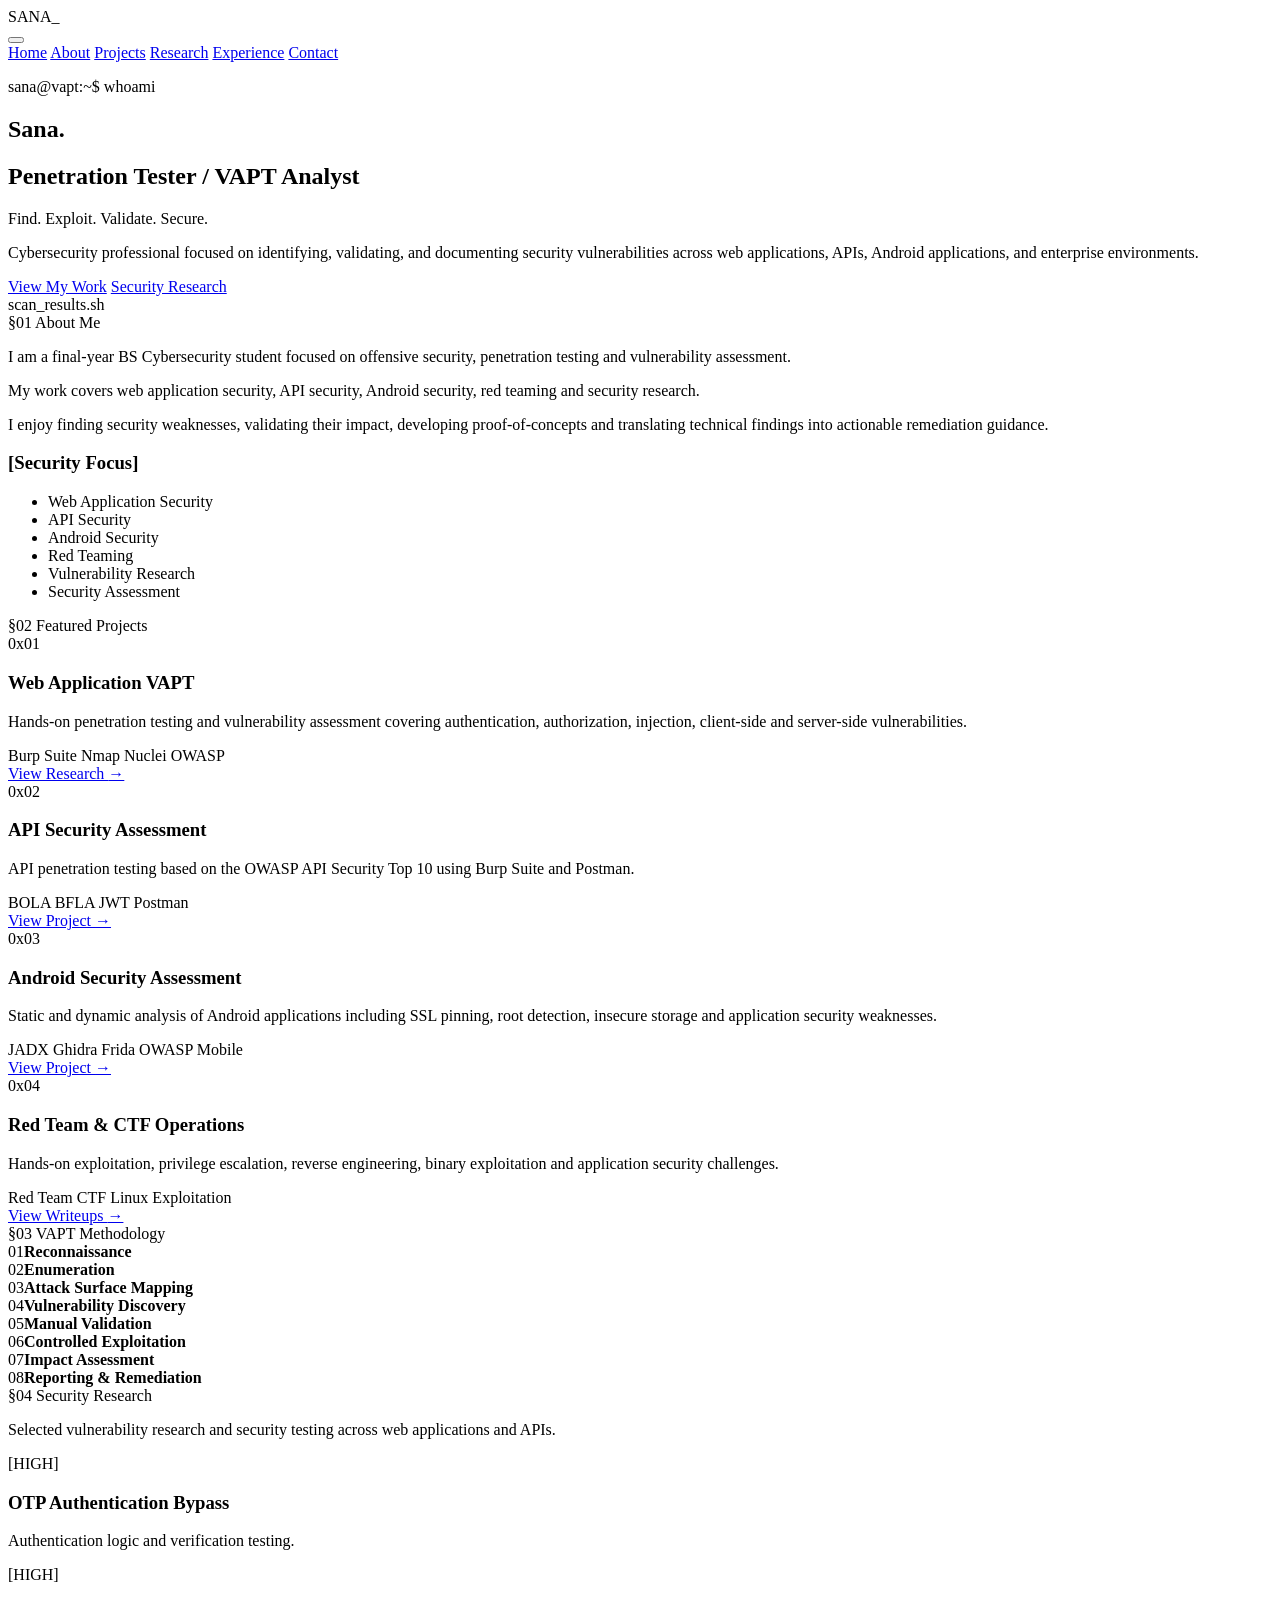
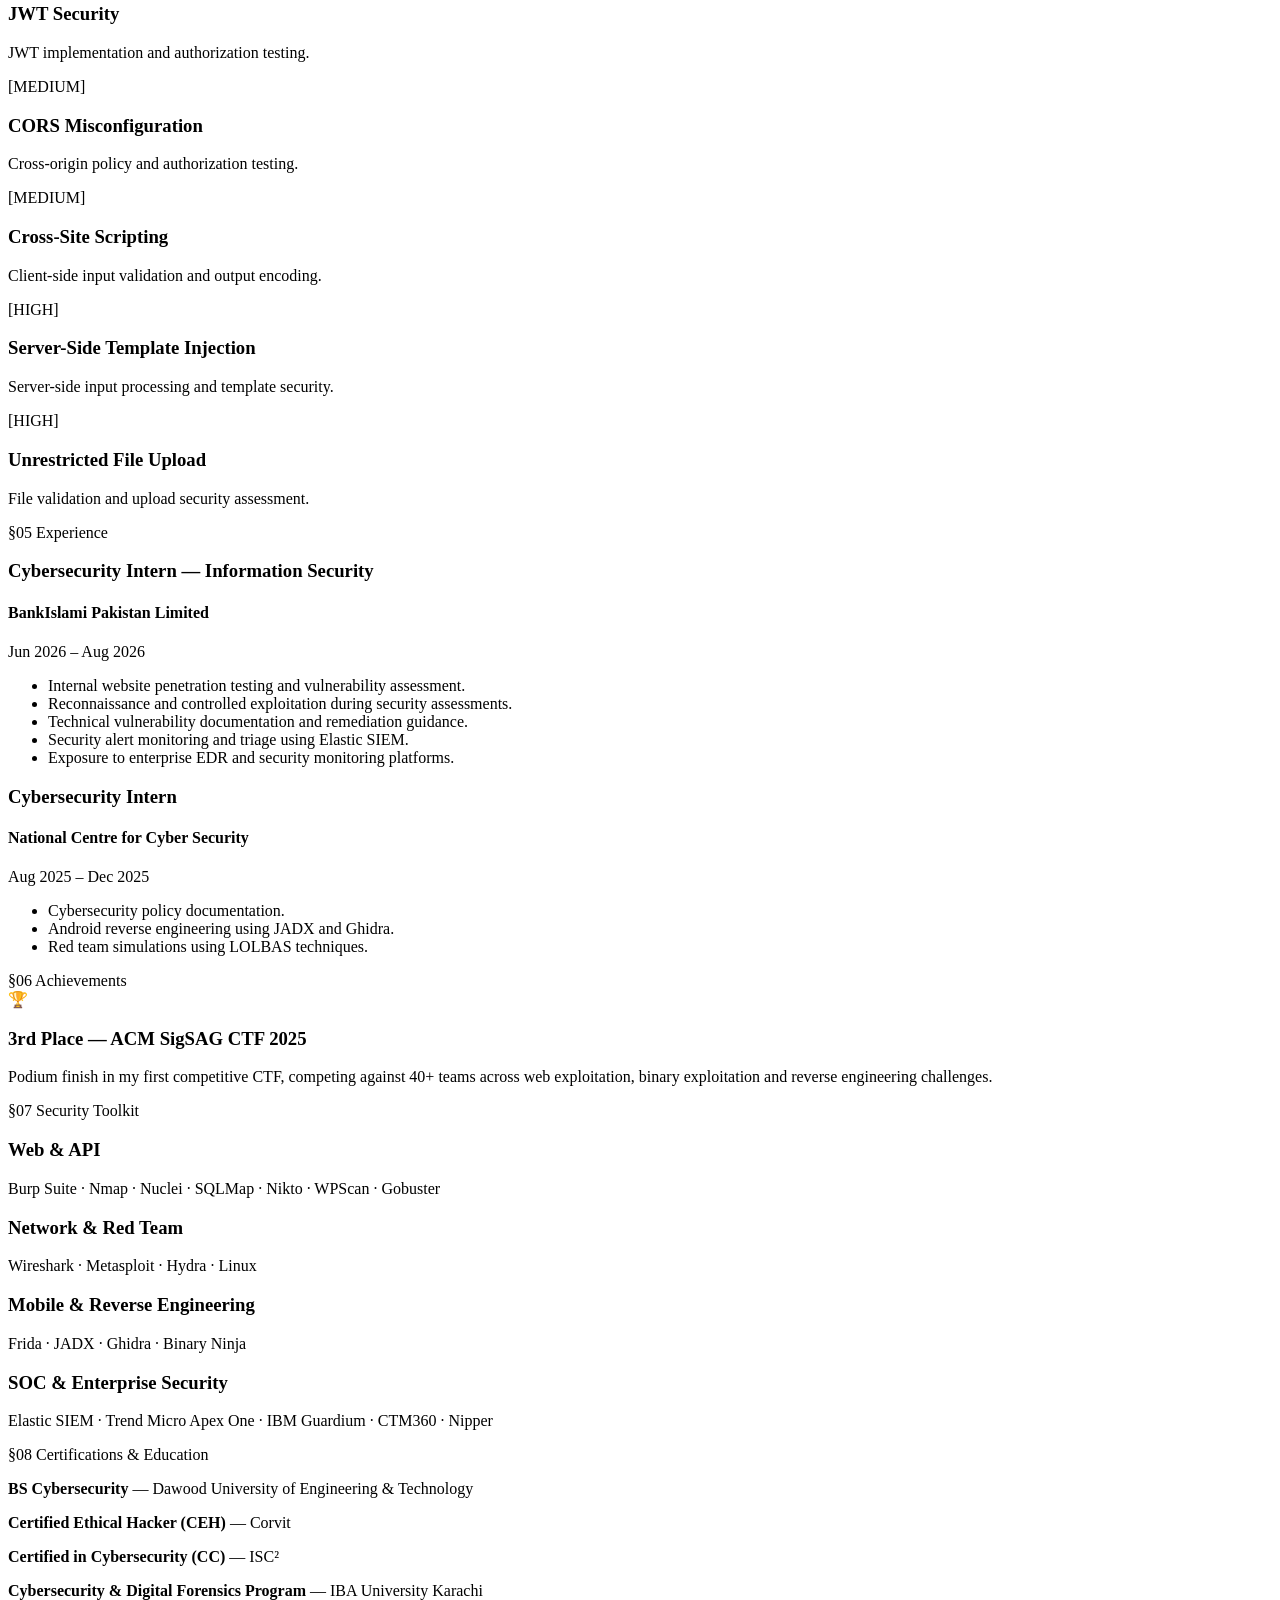
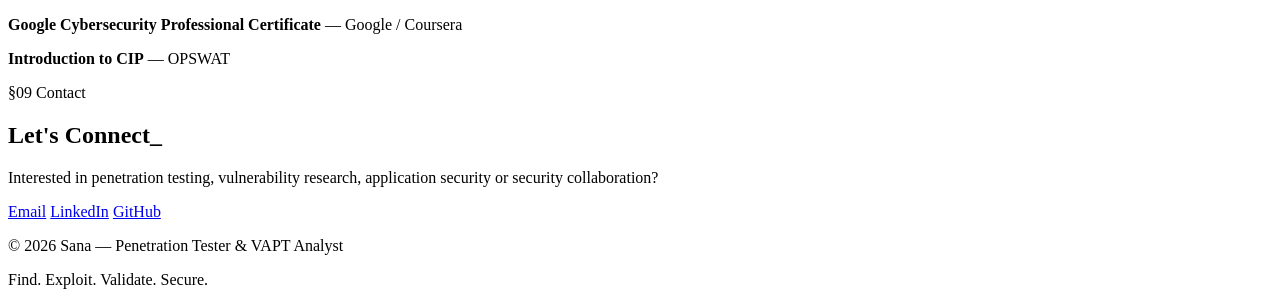
==== index.html @ d418ae2a "Add files via upload" ====
<!DOCTYPE html>
<html lang="en">
<head>
<meta charset="UTF-8">
<meta name="viewport" content="width=device-width, initial-scale=1.0">

<title>Sana | Penetration Tester &amp; VAPT Analyst</title>

<meta name="description"
      content="Sana's Penetration Testing and VAPT portfolio covering Web Application Security, API Security, Android Security, Red Teaming and Security Research.">

<link rel="preconnect" href="https://fonts.googleapis.com">
<link rel="preconnect" href="https://fonts.gstatic.com" crossorigin>
<link href="https://fonts.googleapis.com/css2?family=JetBrains+Mono:ital,wght@0,400;0,500;0,600;0,700;1,400&family=IBM+Plex+Sans:wght@400;500;600;700&display=swap" rel="stylesheet">

<link rel="stylesheet" href="style.css">
</head>

<body>

<div class="scanline" aria-hidden="true"></div>
<div class="grid-overlay" aria-hidden="true"></div>

<!-- Navigation -->
<nav id="site-nav">
    <div class="logo">SANA<span class="cursor-blink">_</span></div>

    <button class="nav-toggle" id="navToggle" aria-label="Toggle navigation" aria-expanded="false">
        <span></span><span></span><span></span>
    </button>

    <div class="nav-links" id="navLinks">
        <a href="#home">Home</a>
        <a href="#about">About</a>
        <a href="#projects">Projects</a>
        <a href="#research">Research</a>
        <a href="#experience">Experience</a>
        <a href="#contact">Contact</a>
    </div>
</nav>


<!-- Hero Section -->
<section id="home" class="hero">

    <div class="hero-grid">

        <div class="hero-content">

            <p class="terminal-text">
                <span class="prompt">sana@vapt</span><span class="prompt-sep">:~$</span> whoami
            </p>

            <h1>Sana<span class="accent-dot">.</span></h1>

            <h2>Penetration Tester <span class="divider">/</span> VAPT Analyst</h2>

            <p class="tagline">Find. Exploit. Validate. Secure.</p>

            <p class="intro">
                Cybersecurity professional focused on identifying,
                validating, and documenting security vulnerabilities
                across web applications, APIs, Android applications,
                and enterprise environments.
            </p>

            <div class="buttons">
                <a href="#projects" class="btn primary">View My Work</a>
                <a href="#research" class="btn secondary">Security Research</a>
            </div>

        </div>

        <div class="hero-terminal" aria-hidden="true">
            <div class="term-window">
                <div class="term-bar">
                    <span class="term-dot red"></span>
                    <span class="term-dot yellow"></span>
                    <span class="term-dot green"></span>
                    <span class="term-title">scan_results.sh</span>
                </div>
                <div class="term-body" id="termBody">
                    <!-- populated by script.js -->
                </div>
            </div>
        </div>

    </div>

    <a href="#about" class="scroll-cue" aria-label="Scroll to About">
        <span></span>
    </a>

</section>


<!-- About -->
<section id="about" class="reveal">

    <div class="section-title">
        <span class="sec-tag">§01</span> About Me
    </div>

    <div class="about-content">

        <div class="about-text">
            <p>
                I am a final-year BS Cybersecurity student focused
                on offensive security, penetration testing and
                vulnerability assessment.
            </p>

            <p>
                My work covers web application security, API
                security, Android security, red teaming and
                security research.
            </p>

            <p>
                I enjoy finding security weaknesses, validating
                their impact, developing proof-of-concepts and
                translating technical findings into actionable
                remediation guidance.
            </p>
        </div>

        <div class="focus-box">
            <h3><span class="bracket">[</span>Security Focus<span class="bracket">]</span></h3>
            <ul>
                <li>Web Application Security</li>
                <li>API Security</li>
                <li>Android Security</li>
                <li>Red Teaming</li>
                <li>Vulnerability Research</li>
                <li>Security Assessment</li>
            </ul>
        </div>

    </div>

</section>


<!-- Projects -->
<section id="projects" class="reveal">

    <div class="section-title">
        <span class="sec-tag">§02</span> Featured Projects
    </div>

    <div class="projects-grid">

        <div class="project-card">
            <div class="project-number">0x01</div>
            <h3>Web Application VAPT</h3>
            <p>
                Hands-on penetration testing and vulnerability
                assessment covering authentication, authorization,
                injection, client-side and server-side vulnerabilities.
            </p>
            <div class="tags">
                <span>Burp Suite</span>
                <span>Nmap</span>
                <span>Nuclei</span>
                <span>OWASP</span>
            </div>
            <a href="#" class="project-link">View Research <span class="arrow">→</span></a>
        </div>

        <div class="project-card">
            <div class="project-number">0x02</div>
            <h3>API Security Assessment</h3>
            <p>
                API penetration testing based on the OWASP API
                Security Top 10 using Burp Suite and Postman.
            </p>
            <div class="tags">
                <span>BOLA</span>
                <span>BFLA</span>
                <span>JWT</span>
                <span>Postman</span>
            </div>
            <a href="#" class="project-link">View Project <span class="arrow">→</span></a>
        </div>

        <div class="project-card">
            <div class="project-number">0x03</div>
            <h3>Android Security Assessment</h3>
            <p>
                Static and dynamic analysis of Android applications
                including SSL pinning, root detection, insecure
                storage and application security weaknesses.
            </p>
            <div class="tags">
                <span>JADX</span>
                <span>Ghidra</span>
                <span>Frida</span>
                <span>OWASP Mobile</span>
            </div>
            <a href="#" class="project-link">View Project <span class="arrow">→</span></a>
        </div>

        <div class="project-card">
            <div class="project-number">0x04</div>
            <h3>Red Team &amp; CTF Operations</h3>
            <p>
                Hands-on exploitation, privilege escalation,
                reverse engineering, binary exploitation and
                application security challenges.
            </p>
            <div class="tags">
                <span>Red Team</span>
                <span>CTF</span>
                <span>Linux</span>
                <span>Exploitation</span>
            </div>
            <a href="#" class="project-link">View Writeups <span class="arrow">→</span></a>
        </div>

    </div>

</section>


<!-- Methodology -->
<section id="methodology" class="reveal">

    <div class="section-title">
        <span class="sec-tag">§03</span> VAPT Methodology
    </div>

    <div class="methodology">
        <div><span class="step-index">01</span><strong>Reconnaissance</strong></div>
        <div><span class="step-index">02</span><strong>Enumeration</strong></div>
        <div><span class="step-index">03</span><strong>Attack Surface Mapping</strong></div>
        <div><span class="step-index">04</span><strong>Vulnerability Discovery</strong></div>
        <div><span class="step-index">05</span><strong>Manual Validation</strong></div>
        <div><span class="step-index">06</span><strong>Controlled Exploitation</strong></div>
        <div><span class="step-index">07</span><strong>Impact Assessment</strong></div>
        <div><span class="step-index">08</span><strong>Reporting &amp; Remediation</strong></div>
    </div>

</section>


<!-- Research -->
<section id="research" class="reveal">

    <div class="section-title">
        <span class="sec-tag">§04</span> Security Research
    </div>

    <p class="section-description">
        Selected vulnerability research and security testing
        across web applications and APIs.
    </p>

    <div class="research-grid">

        <div class="research-card">
            <span class="severity high">[HIGH]</span>
            <h3>OTP Authentication Bypass</h3>
            <p>Authentication logic and verification testing.</p>
        </div>

        <div class="research-card">
            <span class="severity high">[HIGH]</span>
            <h3>JWT Security</h3>
            <p>JWT implementation and authorization testing.</p>
        </div>

        <div class="research-card">
            <span class="severity medium">[MEDIUM]</span>
            <h3>CORS Misconfiguration</h3>
            <p>Cross-origin policy and authorization testing.</p>
        </div>

        <div class="research-card">
            <span class="severity medium">[MEDIUM]</span>
            <h3>Cross-Site Scripting</h3>
            <p>Client-side input validation and output encoding.</p>
        </div>

        <div class="research-card">
            <span class="severity high">[HIGH]</span>
            <h3>Server-Side Template Injection</h3>
            <p>Server-side input processing and template security.</p>
        </div>

        <div class="research-card">
            <span class="severity high">[HIGH]</span>
            <h3>Unrestricted File Upload</h3>
            <p>File validation and upload security assessment.</p>
        </div>

    </div>

</section>


<!-- Experience -->
<section id="experience" class="reveal">

    <div class="section-title">
        <span class="sec-tag">§05</span> Experience
    </div>

    <div class="experience-card">
        <div class="experience-header">
            <div>
                <h3>Cybersecurity Intern — Information Security</h3>
                <h4>BankIslami Pakistan Limited</h4>
            </div>
            <span class="exp-date">Jun 2026 – Aug 2026</span>
        </div>
        <ul>
            <li>Internal website penetration testing and vulnerability assessment.</li>
            <li>Reconnaissance and controlled exploitation during security assessments.</li>
            <li>Technical vulnerability documentation and remediation guidance.</li>
            <li>Security alert monitoring and triage using Elastic SIEM.</li>
            <li>Exposure to enterprise EDR and security monitoring platforms.</li>
        </ul>
    </div>

    <div class="experience-card">
        <div class="experience-header">
            <div>
                <h3>Cybersecurity Intern</h3>
                <h4>National Centre for Cyber Security</h4>
            </div>
            <span class="exp-date">Aug 2025 – Dec 2025</span>
        </div>
        <ul>
            <li>Cybersecurity policy documentation.</li>
            <li>Android reverse engineering using JADX and Ghidra.</li>
            <li>Red team simulations using LOLBAS techniques.</li>
        </ul>
    </div>

</section>


<!-- Achievements -->
<section id="achievements" class="reveal">

    <div class="section-title">
        <span class="sec-tag">§06</span> Achievements
    </div>

    <div class="achievement">
        <div class="trophy">🏆</div>
        <div>
            <h3>3rd Place — ACM SigSAG CTF 2025</h3>
            <p>
                Podium finish in my first competitive CTF,
                competing against 40+ teams across web
                exploitation, binary exploitation and
                reverse engineering challenges.
            </p>
        </div>
    </div>

</section>


<!-- Tools -->
<section id="tools" class="reveal">

    <div class="section-title">
        <span class="sec-tag">§07</span> Security Toolkit
    </div>

    <div class="tools-grid">
        <div>
            <h3>Web &amp; API</h3>
            <p>Burp Suite · Nmap · Nuclei · SQLMap · Nikto · WPScan · Gobuster</p>
        </div>
        <div>
            <h3>Network &amp; Red Team</h3>
            <p>Wireshark · Metasploit · Hydra · Linux</p>
        </div>
        <div>
            <h3>Mobile &amp; Reverse Engineering</h3>
            <p>Frida · JADX · Ghidra · Binary Ninja</p>
        </div>
        <div>
            <h3>SOC &amp; Enterprise Security</h3>
            <p>Elastic SIEM · Trend Micro Apex One · IBM Guardium · CTM360 · Nipper</p>
        </div>
    </div>

</section>


<!-- Certifications -->
<section id="certifications" class="reveal">

    <div class="section-title">
        <span class="sec-tag">§08</span> Certifications &amp; Education
    </div>

    <div class="cert-list">
        <p><strong>BS Cybersecurity</strong> — Dawood University of Engineering &amp; Technology</p>
        <p><strong>Certified Ethical Hacker (CEH)</strong> — Corvit</p>
        <p><strong>Certified in Cybersecurity (CC)</strong> — ISC²</p>
        <p><strong>Cybersecurity &amp; Digital Forensics Program</strong> — IBA University Karachi</p>
        <p><strong>Google Cybersecurity Professional Certificate</strong> — Google / Coursera</p>
        <p><strong>Introduction to CIP</strong> — OPSWAT</p>
    </div>

</section>


<!-- Contact -->
<section id="contact" class="reveal">

    <div class="section-title">
        <span class="sec-tag">§09</span> Contact
    </div>

    <div class="contact-content">

        <h2>Let's Connect<span class="accent-dot">_</span></h2>

        <p>
            Interested in penetration testing, vulnerability
            research, application security or security
            collaboration?
        </p>

        <div class="contact-links">
            <a href="mailto:sanarehman6086@gmail.com">Email</a>
            <a href="https://linkedin.com/in/sanaabdul-rehman-6a61a8383" target="_blank" rel="noopener">LinkedIn</a>
            <a href="https://github.com/sana6086" target="_blank" rel="noopener">GitHub</a>
        </div>

    </div>

</section>


<!-- Footer -->
<footer>
    <p>© 2026 Sana — Penetration Tester &amp; VAPT Analyst</p>
    <p>Find. Exploit. Validate. Secure.</p>
</footer>

<script src="script.js"></script>
</body>
</html>
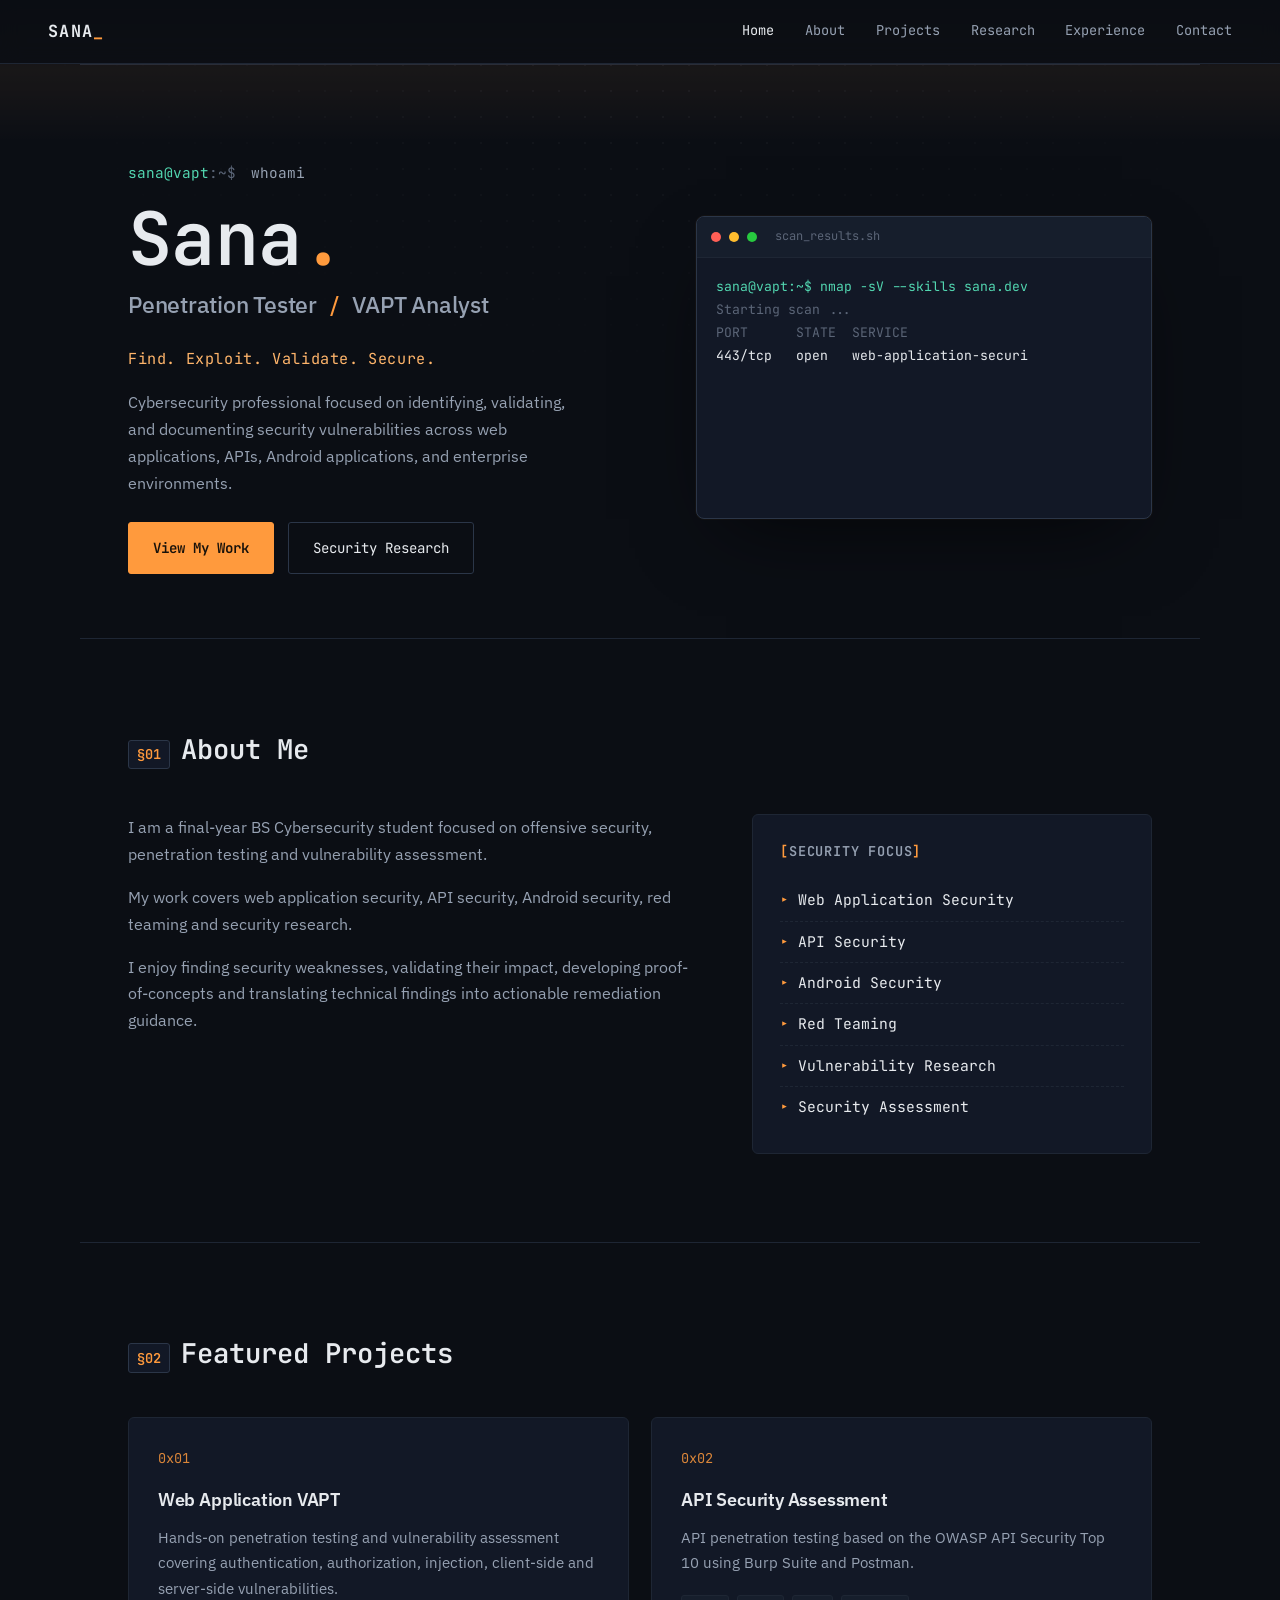
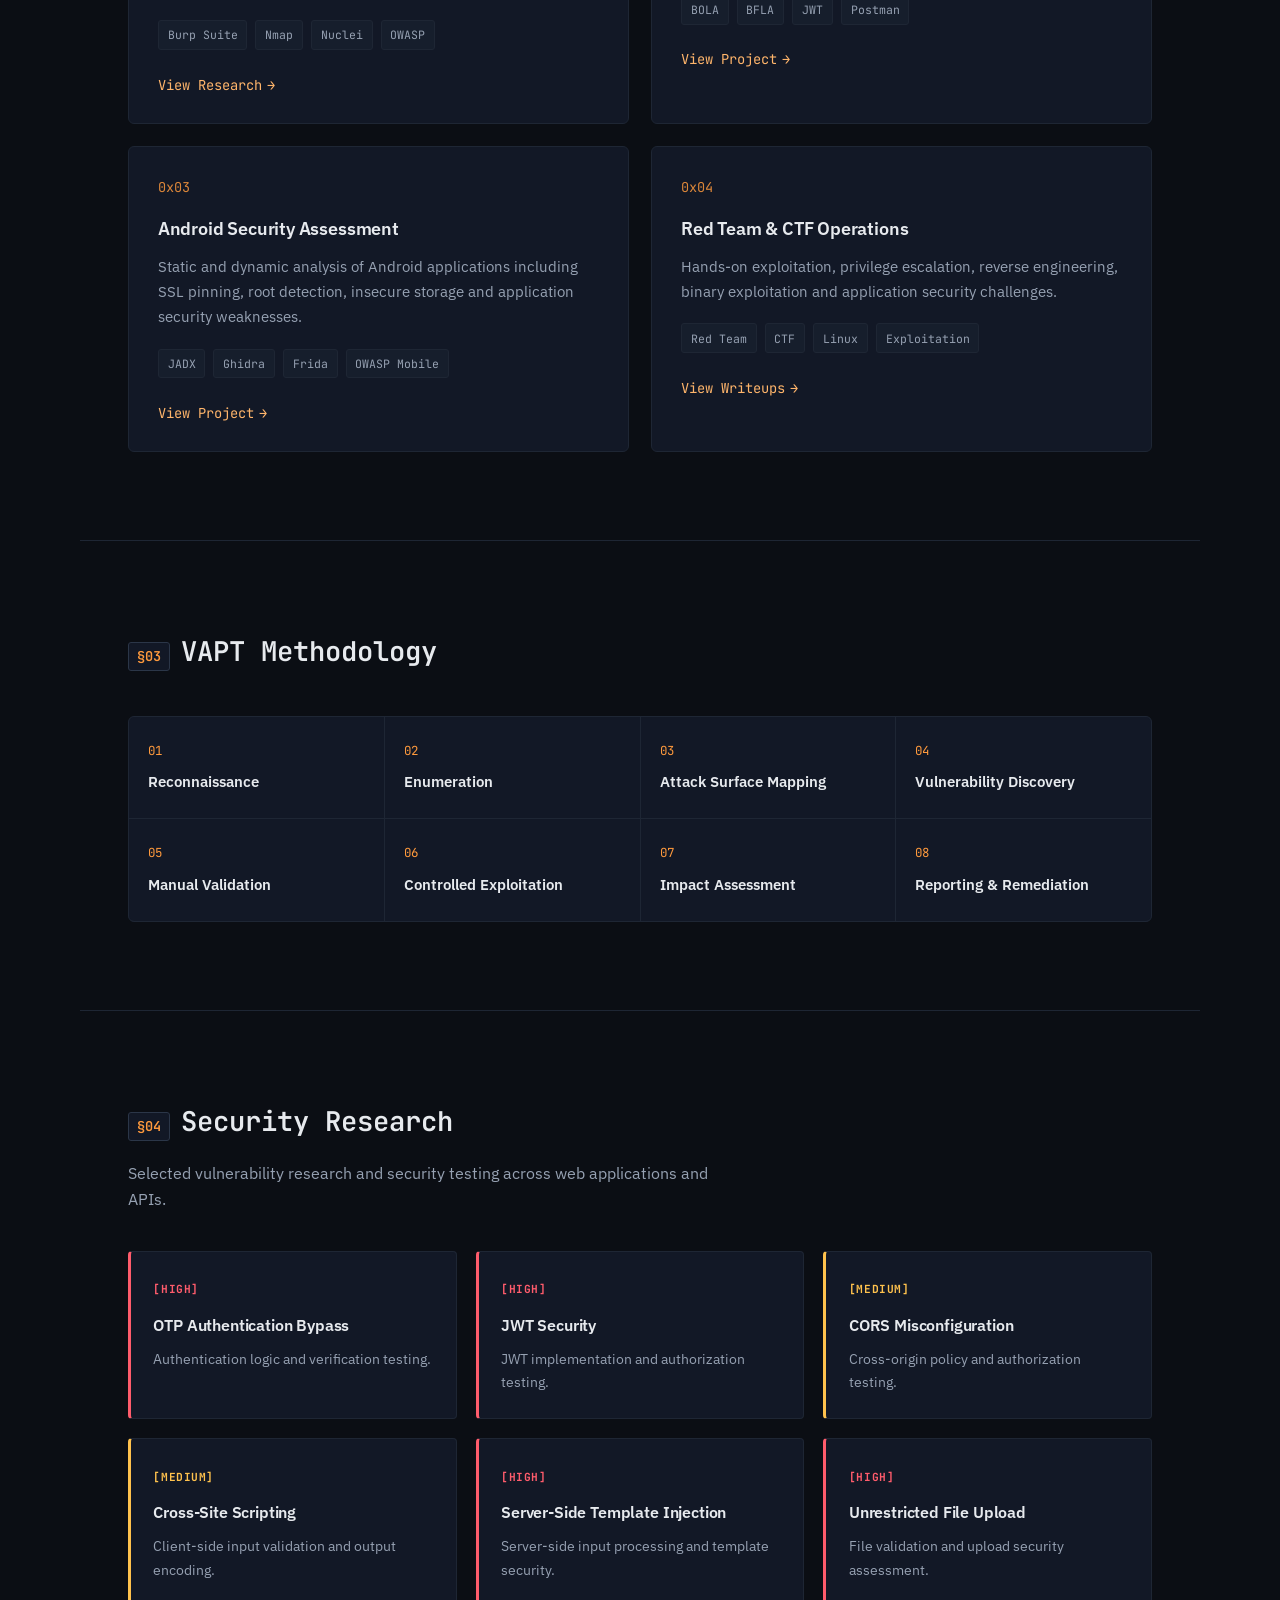
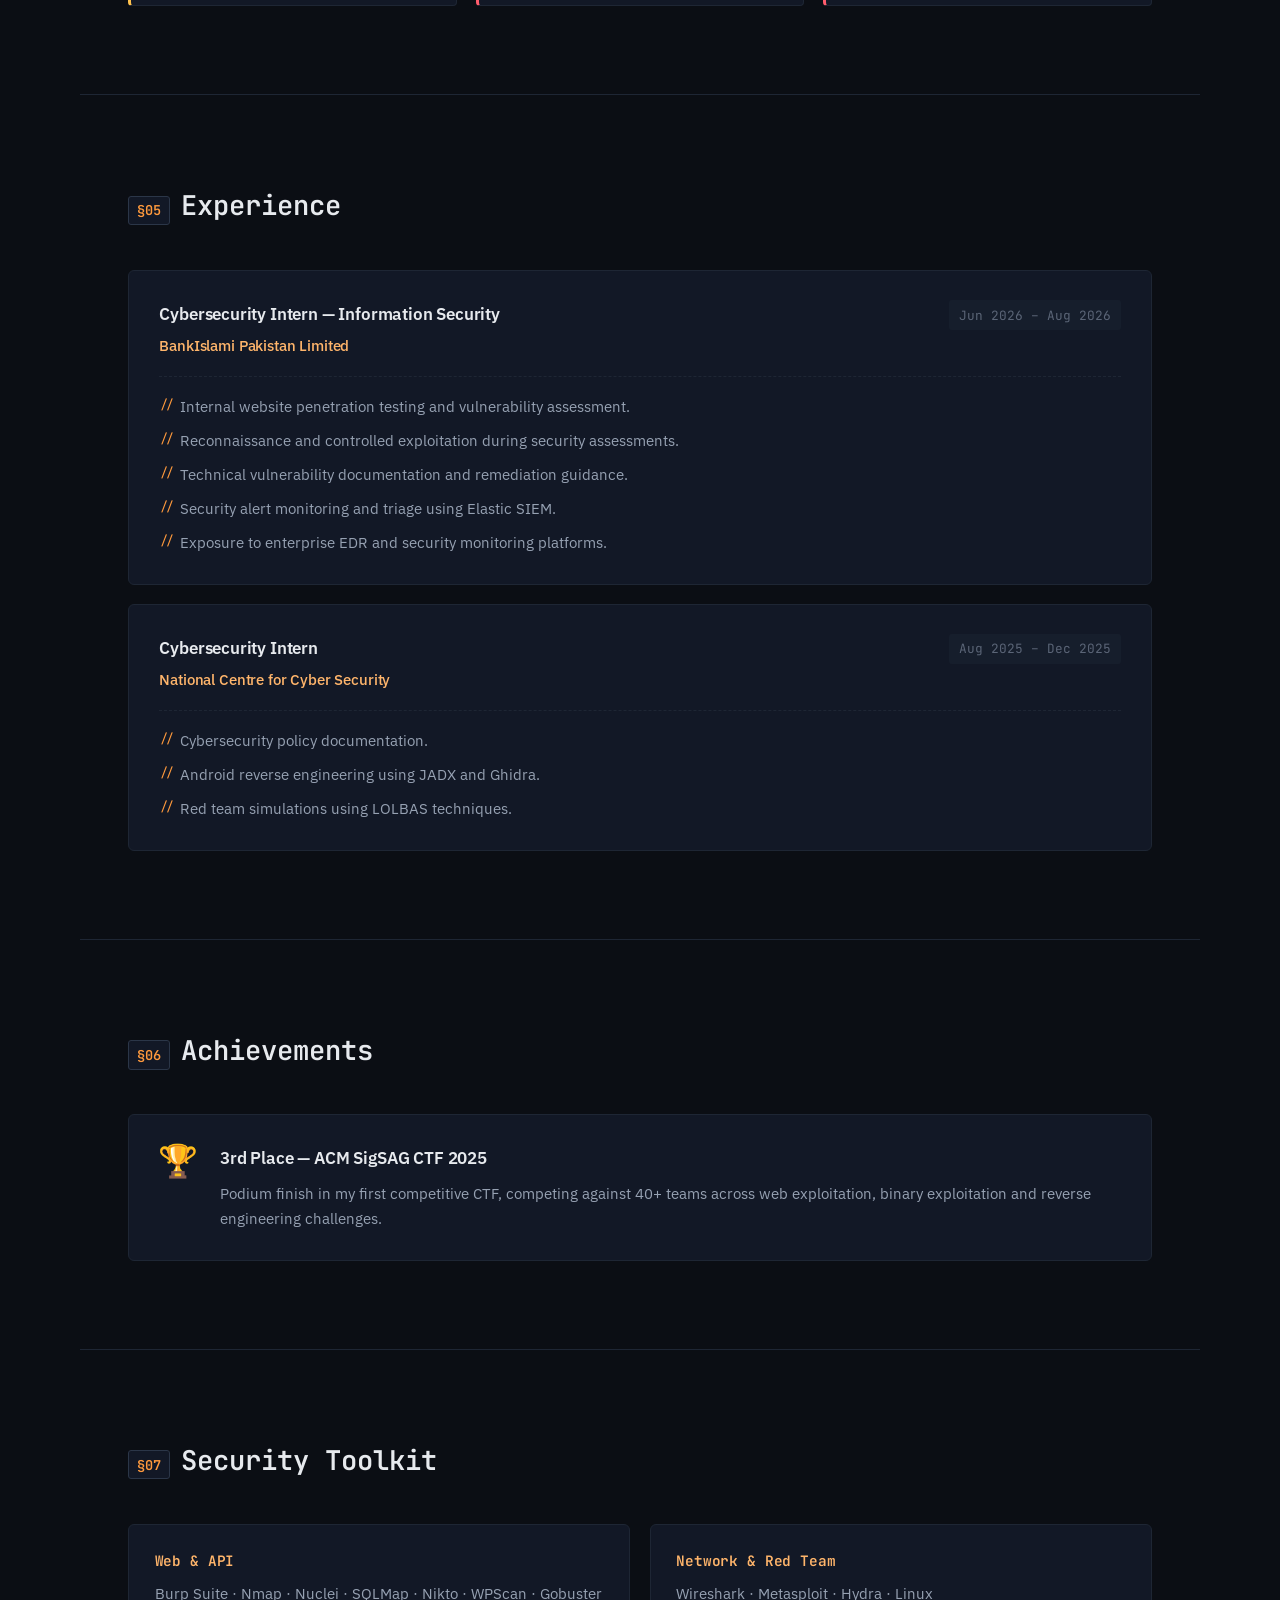
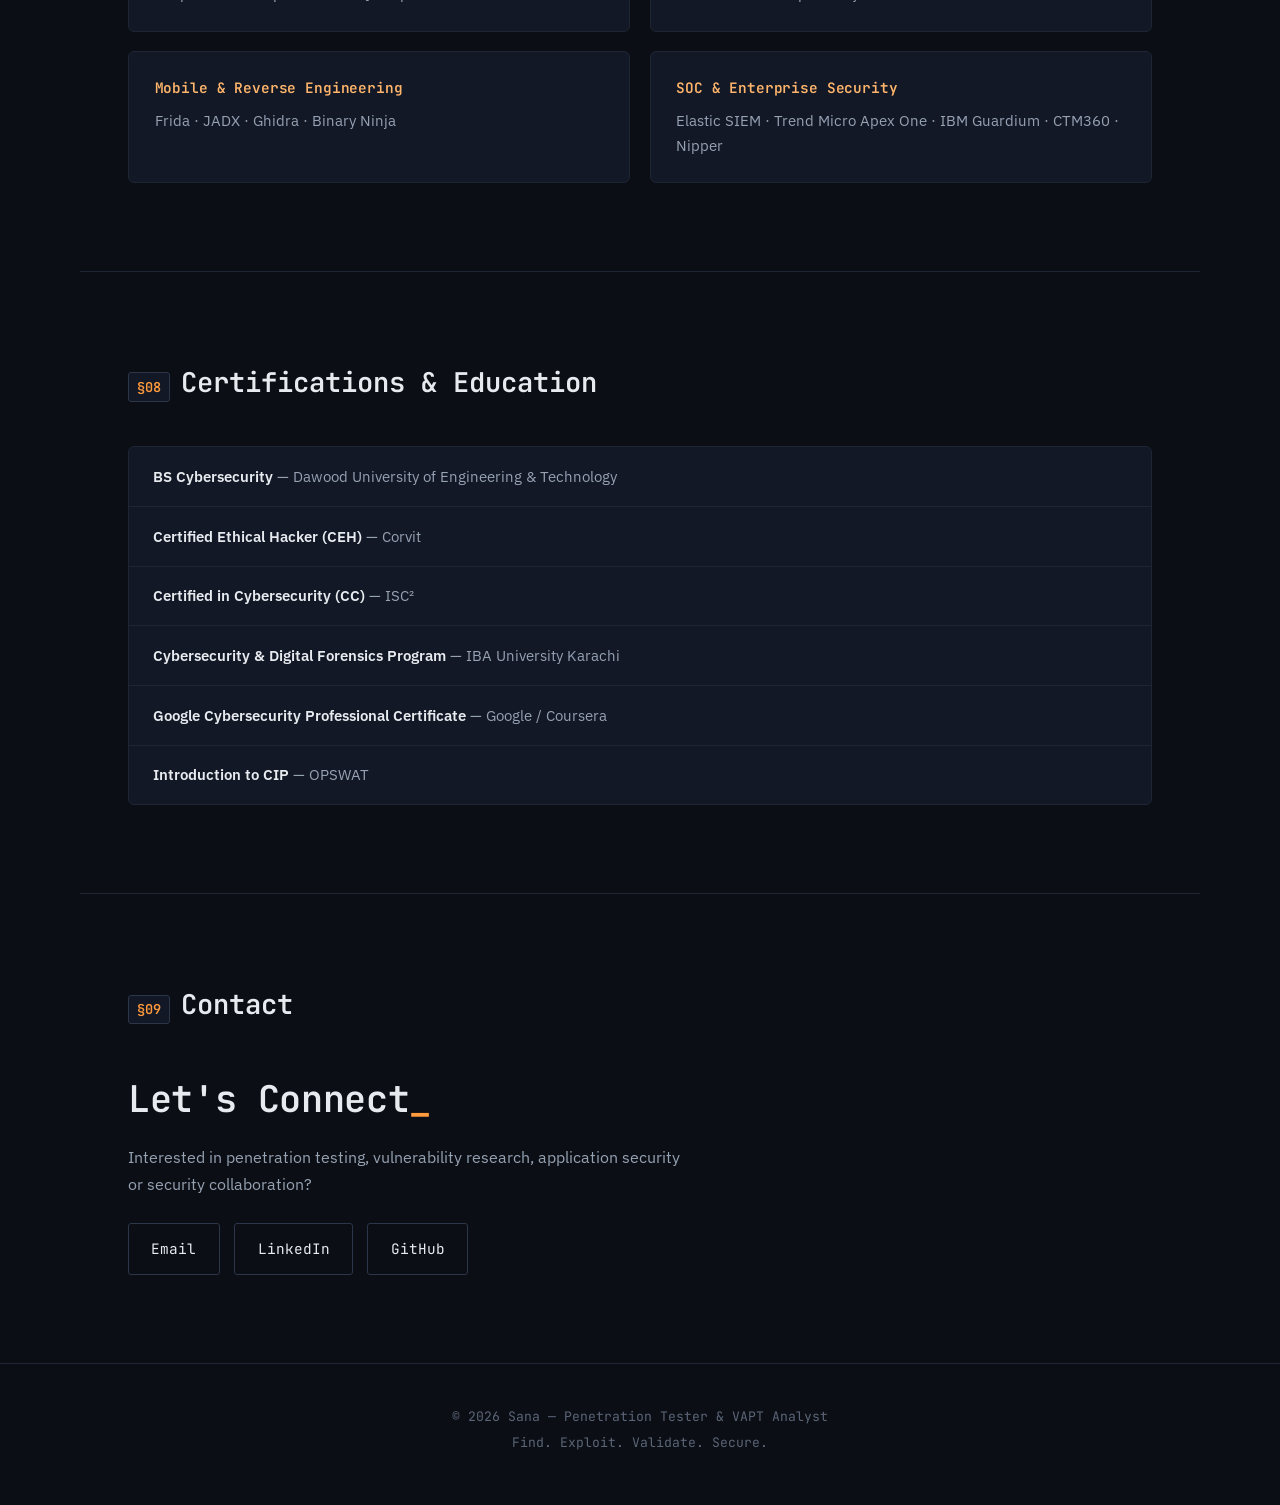
==== commit 9bcd0343: "Add files via upload" ====
--- a/index.html
+++ b/index.html
@@ -164,7 +164,7 @@
                 <span>Nuclei</span>
                 <span>OWASP</span>
             </div>
-            <a href="#" class="project-link">View Research <span class="arrow">→</span></a>
+            <a href="https://github.com/sana6086/poc-labs/tree/main/temple-of-doom" class="project-link" target="_blank" rel="noopener">View Research <span class="arrow">→</span></a>
         </div>
 
         <div class="project-card">
@@ -214,7 +214,7 @@
                 <span>Linux</span>
                 <span>Exploitation</span>
             </div>
-            <a href="#" class="project-link">View Writeups <span class="arrow">→</span></a>
+            <a href="https://github.com/sana6086/poc-labs" class="project-link" target="_blank" rel="noopener">View Writeups <span class="arrow">→</span></a>
         </div>
 
     </div>
--- a/style.css
+++ b/style.css
@@ -0,0 +1,731 @@
+/* ===========================================================
+   TOKENS
+=========================================================== */
+:root{
+    --bg:            #0B0E14;
+    --bg-alt:        #0E121B;
+    --surface:       #121826;
+    --surface-2:     #161E2C;
+    --border:        #1E2634;
+    --border-strong: #2B3648;
+
+    --text:      #E7EAEE;
+    --text-dim:  #96A1B2;
+    --text-faint:#5B6577;
+
+    --accent:      #FF9A3D;
+    --accent-soft: #FFB56B;
+    --accent-glow: rgba(255, 154, 61, 0.16);
+
+    --danger: #FF5C6C;
+    --warn:   #FFC24D;
+    --safe:   #52D6B0;
+
+    --mono: 'JetBrains Mono', ui-monospace, SFMono-Regular, Menlo, Consolas, monospace;
+    --sans: 'IBM Plex Sans', system-ui, -apple-system, 'Segoe UI', sans-serif;
+
+    --max: 1120px;
+    --radius: 3px;
+}
+
+*{ box-sizing: border-box; }
+html{ scroll-behavior: smooth; }
+
+@media (prefers-reduced-motion: reduce){
+    html{ scroll-behavior: auto; }
+    *{ animation-duration: 0.001ms !important; animation-iteration-count: 1 !important; transition-duration: 0.001ms !important; }
+}
+
+body{
+    margin: 0;
+    background: var(--bg);
+    color: var(--text);
+    font-family: var(--sans);
+    line-height: 1.65;
+    -webkit-font-smoothing: antialiased;
+}
+
+a{ color: inherit; text-decoration: none; }
+ul{ margin: 0; padding: 0; list-style: none; }
+h1,h2,h3,h4{ margin: 0; font-family: var(--mono); font-weight: 600; letter-spacing: -0.01em; }
+p{ margin: 0 0 1rem; color: var(--text-dim); }
+
+::selection{ background: var(--accent); color: #0B0E14; }
+
+:focus-visible{
+    outline: 2px solid var(--accent);
+    outline-offset: 3px;
+}
+
+.accent-dot{ color: var(--accent); }
+
+/* ===========================================================
+   AMBIENT TEXTURE — scanline + dot grid
+=========================================================== */
+.scanline{
+    position: fixed; inset: 0;
+    pointer-events: none;
+    z-index: 2;
+    background: linear-gradient(
+        to bottom,
+        transparent 0%,
+        var(--accent-glow) 50%,
+        transparent 100%
+    );
+    height: 140px;
+    opacity: 0.35;
+    animation: scan-move 9s linear infinite;
+    mix-blend-mode: screen;
+}
+@keyframes scan-move{
+    0%   { transform: translateY(-140px); }
+    100% { transform: translateY(100vh); }
+}
+
+.grid-overlay{
+    position: fixed; inset: 0;
+    z-index: 0;
+    pointer-events: none;
+    background-image:
+        radial-gradient(circle, rgba(255,255,255,0.045) 1px, transparent 1px);
+    background-size: 26px 26px;
+    -webkit-mask-image: radial-gradient(ellipse 70% 60% at 50% 0%, #000 10%, transparent 75%);
+    mask-image: radial-gradient(ellipse 70% 60% at 50% 0%, #000 10%, transparent 75%);
+}
+
+/* ===========================================================
+   NAV
+=========================================================== */
+nav{
+    position: sticky;
+    top: 0;
+    z-index: 50;
+    display: flex;
+    align-items: center;
+    justify-content: space-between;
+    padding: 1.1rem clamp(1.25rem, 4vw, 3rem);
+    background: rgba(11, 14, 20, 0.78);
+    backdrop-filter: blur(10px);
+    border-bottom: 1px solid var(--border);
+}
+
+.logo{
+    font-family: var(--mono);
+    font-weight: 700;
+    font-size: 1.05rem;
+    letter-spacing: 0.08em;
+}
+.cursor-blink{
+    color: var(--accent);
+    animation: blink 1.1s steps(1) infinite;
+}
+@keyframes blink{ 50%{ opacity: 0; } }
+
+.nav-links{
+    display: flex;
+    gap: clamp(1rem, 2.4vw, 2rem);
+    font-family: var(--mono);
+    font-size: 0.85rem;
+}
+.nav-links a{
+    position: relative;
+    color: var(--text-dim);
+    transition: color 0.2s ease;
+    padding-bottom: 2px;
+}
+.nav-links a::before{
+    content: "";
+    position: absolute;
+    left: 0; bottom: -3px;
+    width: 0; height: 1px;
+    background: var(--accent);
+    transition: width 0.2s ease;
+}
+.nav-links a:hover{ color: var(--text); }
+.nav-links a:hover::before{ width: 100%; }
+
+.nav-toggle{
+    display: none;
+    flex-direction: column;
+    gap: 5px;
+    background: none;
+    border: none;
+    cursor: pointer;
+    padding: 6px;
+}
+.nav-toggle span{
+    width: 22px; height: 2px;
+    background: var(--text);
+    display: block;
+}
+
+/* ===========================================================
+   HERO
+=========================================================== */
+.hero{
+    position: relative;
+    z-index: 1;
+    max-width: var(--max);
+    margin: 0 auto;
+    padding: clamp(3rem, 8vw, 6rem) clamp(1.25rem, 4vw, 3rem) 4rem;
+}
+
+.hero-grid{
+    display: grid;
+    grid-template-columns: 1.05fr 0.95fr;
+    gap: clamp(2rem, 5vw, 4rem);
+    align-items: center;
+}
+
+.terminal-text{
+    font-family: var(--mono);
+    font-size: 0.9rem;
+    color: var(--text-dim);
+    margin-bottom: 1.1rem;
+}
+.prompt{ color: var(--safe); }
+.prompt-sep{ color: var(--text-faint); margin-right: 0.4em; }
+
+.hero-content h1{
+    font-size: clamp(2.8rem, 7vw, 4.6rem);
+    line-height: 1;
+    margin-bottom: 0.6rem;
+}
+
+.hero-content h2{
+    font-family: var(--sans);
+    font-weight: 500;
+    font-size: clamp(1.1rem, 2.3vw, 1.45rem);
+    color: var(--text-dim);
+    margin-bottom: 1.4rem;
+}
+.hero-content h2 .divider{ color: var(--accent); margin: 0 0.35em; }
+
+.tagline{
+    font-family: var(--mono);
+    color: var(--accent-soft);
+    font-size: 0.95rem;
+    letter-spacing: 0.04em;
+    margin-bottom: 1.1rem;
+}
+
+.intro{
+    max-width: 46ch;
+    font-size: 1.02rem;
+    color: var(--text-dim);
+}
+
+.buttons{
+    display: flex;
+    flex-wrap: wrap;
+    gap: 0.9rem;
+    margin-top: 1.6rem;
+}
+
+.btn{
+    font-family: var(--mono);
+    font-size: 0.88rem;
+    padding: 0.85rem 1.5rem;
+    border-radius: var(--radius);
+    border: 1px solid var(--border-strong);
+    transition: border-color 0.2s ease, background 0.2s ease, transform 0.15s ease;
+}
+.btn.primary{
+    background: var(--accent);
+    color: #17110A;
+    border-color: var(--accent);
+    font-weight: 600;
+}
+.btn.primary:hover{ background: var(--accent-soft); transform: translateY(-1px); }
+.btn.secondary{ color: var(--text); background: transparent; }
+.btn.secondary:hover{ border-color: var(--accent); color: var(--accent-soft); }
+
+/* --- hero terminal signature element --- */
+.hero-terminal{ display: flex; justify-content: center; }
+
+.term-window{
+    width: 100%;
+    max-width: 460px;
+    background: var(--surface);
+    border: 1px solid var(--border-strong);
+    border-radius: 8px;
+    overflow: hidden;
+    box-shadow: 0 30px 80px -30px rgba(0,0,0,0.7), 0 0 0 1px rgba(255,154,61,0.04);
+}
+
+.term-bar{
+    display: flex;
+    align-items: center;
+    gap: 8px;
+    padding: 0.65rem 0.9rem;
+    background: var(--surface-2);
+    border-bottom: 1px solid var(--border);
+}
+.term-dot{ width: 10px; height: 10px; border-radius: 50%; display: inline-block; }
+.term-dot.red{ background: #FF5F56; }
+.term-dot.yellow{ background: #FFBD2E; }
+.term-dot.green{ background: #27C93F; }
+.term-title{
+    margin-left: 0.6rem;
+    font-family: var(--mono);
+    font-size: 0.75rem;
+    color: var(--text-faint);
+}
+
+.term-body{
+    padding: 1.1rem 1.2rem 1.3rem;
+    font-family: var(--mono);
+    font-size: 0.82rem;
+    line-height: 1.75;
+    min-height: 260px;
+    color: var(--text-dim);
+    white-space: pre-wrap;
+}
+.term-body .line-cmd{ color: var(--safe); }
+.term-body .line-head{ color: var(--text-faint); }
+.term-body .line-open{ color: var(--accent-soft); }
+.term-body .line-svc{ color: var(--text); }
+.term-body .term-cursor{
+    display: inline-block;
+    width: 7px; height: 1.1em;
+    background: var(--accent);
+    vertical-align: text-bottom;
+    animation: blink 1s steps(1) infinite;
+}
+
+.scroll-cue{
+    position: absolute;
+    left: 50%;
+    bottom: -1.2rem;
+    transform: translateX(-50%);
+    width: 22px; height: 34px;
+    border: 1px solid var(--border-strong);
+    border-radius: 12px;
+    display: none;
+}
+.scroll-cue span{
+    position: absolute;
+    top: 6px; left: 50%;
+    transform: translateX(-50%);
+    width: 3px; height: 7px;
+    background: var(--accent);
+    border-radius: 2px;
+    animation: scroll-cue-move 1.6s ease-in-out infinite;
+}
+@keyframes scroll-cue-move{
+    0%,100%{ opacity: 1; top: 6px; }
+    50%{ opacity: 0.3; top: 14px; }
+}
+
+/* ===========================================================
+   SECTIONS (shared)
+=========================================================== */
+section{
+    position: relative;
+    z-index: 1;
+    max-width: var(--max);
+    margin: 0 auto;
+    padding: clamp(3.5rem, 7vw, 5.5rem) clamp(1.25rem, 4vw, 3rem);
+    border-top: 1px solid var(--border);
+}
+
+.section-title{
+    font-family: var(--mono);
+    font-size: clamp(1.3rem, 3vw, 1.7rem);
+    font-weight: 600;
+    color: var(--text);
+    margin-bottom: 2.6rem;
+    display: flex;
+    align-items: baseline;
+    gap: 0.7rem;
+}
+.sec-tag{
+    color: var(--accent);
+    font-size: 0.85rem;
+    font-weight: 600;
+    border: 1px solid var(--border-strong);
+    padding: 0.15rem 0.5rem;
+    border-radius: var(--radius);
+    background: var(--surface);
+}
+
+.section-description{
+    color: var(--text-dim);
+    max-width: 60ch;
+    margin-top: -1.6rem;
+    margin-bottom: 2.4rem;
+}
+
+.reveal{
+    opacity: 0;
+    transform: translateY(18px);
+    transition: opacity 0.7s ease, transform 0.7s ease;
+}
+.reveal.is-visible{ opacity: 1; transform: translateY(0); }
+
+/* ===========================================================
+   ABOUT
+=========================================================== */
+.about-content{
+    display: grid;
+    grid-template-columns: 1.4fr 1fr;
+    gap: clamp(2rem, 5vw, 4rem);
+    align-items: start;
+}
+.about-text p{ font-size: 1.02rem; }
+
+.focus-box{
+    background: var(--surface);
+    border: 1px solid var(--border);
+    border-radius: 6px;
+    padding: 1.6rem 1.7rem;
+}
+.focus-box h3{
+    font-size: 0.85rem;
+    text-transform: uppercase;
+    letter-spacing: 0.06em;
+    color: var(--text-dim);
+    margin-bottom: 1.1rem;
+}
+.focus-box .bracket{ color: var(--accent); }
+.focus-box ul li{
+    font-family: var(--mono);
+    font-size: 0.92rem;
+    color: var(--text);
+    padding: 0.5rem 0;
+    border-bottom: 1px dashed var(--border);
+}
+.focus-box ul li:last-child{ border-bottom: none; }
+.focus-box ul li::before{
+    content: "▸ ";
+    color: var(--accent);
+}
+
+/* ===========================================================
+   PROJECTS
+=========================================================== */
+.projects-grid{
+    display: grid;
+    grid-template-columns: repeat(2, 1fr);
+    gap: 1.4rem;
+}
+
+.project-card{
+    background: var(--surface);
+    border: 1px solid var(--border);
+    border-radius: 6px;
+    padding: 1.8rem 1.8rem 1.6rem;
+    transition: border-color 0.25s ease, transform 0.25s ease, box-shadow 0.25s ease;
+}
+.project-card:hover{
+    border-color: var(--accent);
+    transform: translateY(-3px);
+    box-shadow: 0 18px 40px -20px rgba(255,154,61,0.25);
+}
+
+.project-number{
+    font-family: var(--mono);
+    color: var(--accent);
+    font-size: 0.85rem;
+    margin-bottom: 0.9rem;
+    opacity: 0.85;
+}
+
+.project-card h3{
+    font-family: var(--sans);
+    font-size: 1.15rem;
+    font-weight: 600;
+    margin-bottom: 0.7rem;
+}
+.project-card p{ font-size: 0.95rem; margin-bottom: 1.2rem; }
+
+.tags{
+    display: flex;
+    flex-wrap: wrap;
+    gap: 0.5rem;
+    margin-bottom: 1.3rem;
+}
+.tags span{
+    font-family: var(--mono);
+    font-size: 0.72rem;
+    color: var(--text-dim);
+    background: var(--surface-2);
+    border: 1px solid var(--border);
+    padding: 0.28rem 0.55rem;
+    border-radius: 3px;
+}
+
+.project-link{
+    font-family: var(--mono);
+    font-size: 0.86rem;
+    color: var(--accent-soft);
+    display: inline-flex;
+    align-items: center;
+    gap: 0.3rem;
+}
+.project-link .arrow{ transition: transform 0.2s ease; }
+.project-link:hover .arrow{ transform: translateX(4px); }
+
+/* ===========================================================
+   METHODOLOGY
+=========================================================== */
+.methodology{
+    display: grid;
+    grid-template-columns: repeat(4, 1fr);
+    gap: 1px;
+    background: var(--border);
+    border: 1px solid var(--border);
+    border-radius: 6px;
+    overflow: hidden;
+}
+.methodology div{
+    background: var(--surface);
+    padding: 1.5rem 1.2rem;
+    font-family: var(--sans);
+    font-size: 0.95rem;
+}
+.methodology .step-index{
+    display: block;
+    font-family: var(--mono);
+    color: var(--accent);
+    font-size: 0.78rem;
+    margin-bottom: 0.5rem;
+}
+.methodology strong{ font-weight: 600; color: var(--text); }
+
+/* ===========================================================
+   RESEARCH
+=========================================================== */
+.research-grid{
+    display: grid;
+    grid-template-columns: repeat(3, 1fr);
+    gap: 1.2rem;
+}
+.research-card{
+    background: var(--surface);
+    border: 1px solid var(--border);
+    border-left: 3px solid var(--border-strong);
+    border-radius: 4px;
+    padding: 1.4rem 1.4rem 1.5rem;
+    transition: border-color 0.2s ease;
+}
+.research-card:has(.severity.high){ border-left-color: var(--danger); }
+.research-card:has(.severity.medium){ border-left-color: var(--warn); }
+
+.severity{
+    display: inline-block;
+    font-family: var(--mono);
+    font-size: 0.7rem;
+    letter-spacing: 0.05em;
+    font-weight: 700;
+    margin-bottom: 0.8rem;
+}
+.severity.high{ color: var(--danger); }
+.severity.medium{ color: var(--warn); }
+
+.research-card h3{
+    font-family: var(--sans);
+    font-size: 1.02rem;
+    font-weight: 600;
+    margin-bottom: 0.5rem;
+}
+.research-card p{ font-size: 0.9rem; margin: 0; }
+
+/* ===========================================================
+   EXPERIENCE
+=========================================================== */
+.experience-card{
+    background: var(--surface);
+    border: 1px solid var(--border);
+    border-radius: 6px;
+    padding: 1.8rem 1.9rem;
+    margin-bottom: 1.2rem;
+}
+.experience-card:last-child{ margin-bottom: 0; }
+
+.experience-header{
+    display: flex;
+    justify-content: space-between;
+    align-items: flex-start;
+    flex-wrap: wrap;
+    gap: 0.8rem;
+    margin-bottom: 1.1rem;
+    padding-bottom: 1.1rem;
+    border-bottom: 1px dashed var(--border);
+}
+.experience-header h3{
+    font-family: var(--sans);
+    font-size: 1.08rem;
+    font-weight: 600;
+    margin-bottom: 0.3rem;
+}
+.experience-header h4{
+    font-family: var(--sans);
+    font-weight: 500;
+    font-size: 0.95rem;
+    color: var(--accent-soft);
+}
+.exp-date{
+    font-family: var(--mono);
+    font-size: 0.8rem;
+    color: var(--text-faint);
+    background: var(--surface-2);
+    padding: 0.3rem 0.6rem;
+    border-radius: 3px;
+    white-space: nowrap;
+}
+
+.experience-card ul li{
+    position: relative;
+    padding-left: 1.3rem;
+    font-size: 0.95rem;
+    color: var(--text-dim);
+    margin-bottom: 0.55rem;
+}
+.experience-card ul li:last-child{ margin-bottom: 0; }
+.experience-card ul li::before{
+    content: "//";
+    position: absolute;
+    left: 0;
+    color: var(--accent);
+    font-family: var(--mono);
+    font-size: 0.8rem;
+}
+
+/* ===========================================================
+   ACHIEVEMENTS
+=========================================================== */
+.achievement{
+    display: flex;
+    gap: 1.4rem;
+    align-items: flex-start;
+    background: var(--surface);
+    border: 1px solid var(--border);
+    border-radius: 6px;
+    padding: 1.8rem;
+}
+.trophy{ font-size: 2rem; line-height: 1; }
+.achievement h3{
+    font-family: var(--sans);
+    font-size: 1.08rem;
+    margin-bottom: 0.5rem;
+}
+.achievement p{ margin: 0; font-size: 0.95rem; }
+
+/* ===========================================================
+   TOOLS
+=========================================================== */
+.tools-grid{
+    display: grid;
+    grid-template-columns: repeat(2, 1fr);
+    gap: 1.2rem;
+}
+.tools-grid > div{
+    background: var(--surface);
+    border: 1px solid var(--border);
+    border-radius: 6px;
+    padding: 1.5rem 1.6rem;
+}
+.tools-grid h3{
+    font-family: var(--mono);
+    font-size: 0.9rem;
+    color: var(--accent-soft);
+    margin-bottom: 0.6rem;
+}
+.tools-grid p{ margin: 0; font-size: 0.92rem; }
+
+/* ===========================================================
+   CERTIFICATIONS
+=========================================================== */
+.cert-list{
+    display: grid;
+    gap: 0;
+    background: var(--surface);
+    border: 1px solid var(--border);
+    border-radius: 6px;
+    overflow: hidden;
+}
+.cert-list p{
+    margin: 0;
+    padding: 1.05rem 1.5rem;
+    font-size: 0.95rem;
+    border-bottom: 1px solid var(--border);
+}
+.cert-list p:last-child{ border-bottom: none; }
+.cert-list strong{ color: var(--text); font-weight: 600; }
+
+/* ===========================================================
+   CONTACT
+=========================================================== */
+.contact-content{ text-align: left; max-width: 560px; }
+.contact-content h2{
+    font-family: var(--mono);
+    font-size: clamp(1.7rem, 4vw, 2.3rem);
+    margin-bottom: 0.9rem;
+}
+.contact-content p{ font-size: 1.02rem; margin-bottom: 1.6rem; }
+
+.contact-links{
+    display: flex;
+    flex-wrap: wrap;
+    gap: 0.9rem;
+}
+.contact-links a{
+    font-family: var(--mono);
+    font-size: 0.9rem;
+    padding: 0.8rem 1.4rem;
+    border: 1px solid var(--border-strong);
+    border-radius: var(--radius);
+    transition: border-color 0.2s ease, color 0.2s ease, transform 0.15s ease;
+}
+.contact-links a:hover{
+    border-color: var(--accent);
+    color: var(--accent-soft);
+    transform: translateY(-2px);
+}
+
+/* ===========================================================
+   FOOTER
+=========================================================== */
+footer{
+    position: relative;
+    z-index: 1;
+    text-align: center;
+    padding: 2.4rem 1.5rem 3rem;
+    border-top: 1px solid var(--border);
+    font-family: var(--mono);
+    font-size: 0.82rem;
+    color: var(--text-faint);
+}
+footer p{ margin: 0.25rem 0; color: inherit; }
+
+/* ===========================================================
+   RESPONSIVE
+=========================================================== */
+@media (max-width: 900px){
+    .hero-grid{ grid-template-columns: 1fr; }
+    .hero-terminal{ order: -1; }
+    .about-content{ grid-template-columns: 1fr; }
+    .projects-grid{ grid-template-columns: 1fr; }
+    .methodology{ grid-template-columns: repeat(2, 1fr); }
+    .research-grid{ grid-template-columns: repeat(2, 1fr); }
+    .tools-grid{ grid-template-columns: 1fr; }
+}
+
+@media (max-width: 640px){
+    .nav-toggle{ display: flex; }
+    .nav-links{
+        position: absolute;
+        top: 100%; left: 0; right: 0;
+        flex-direction: column;
+        background: var(--bg-alt);
+        border-bottom: 1px solid var(--border);
+        padding: 1rem 1.5rem 1.4rem;
+        gap: 0.9rem;
+        display: none;
+    }
+    .nav-links.open{ display: flex; }
+    .methodology{ grid-template-columns: 1fr; }
+    .research-grid{ grid-template-columns: 1fr; }
+    .experience-header{ flex-direction: column; }
+}
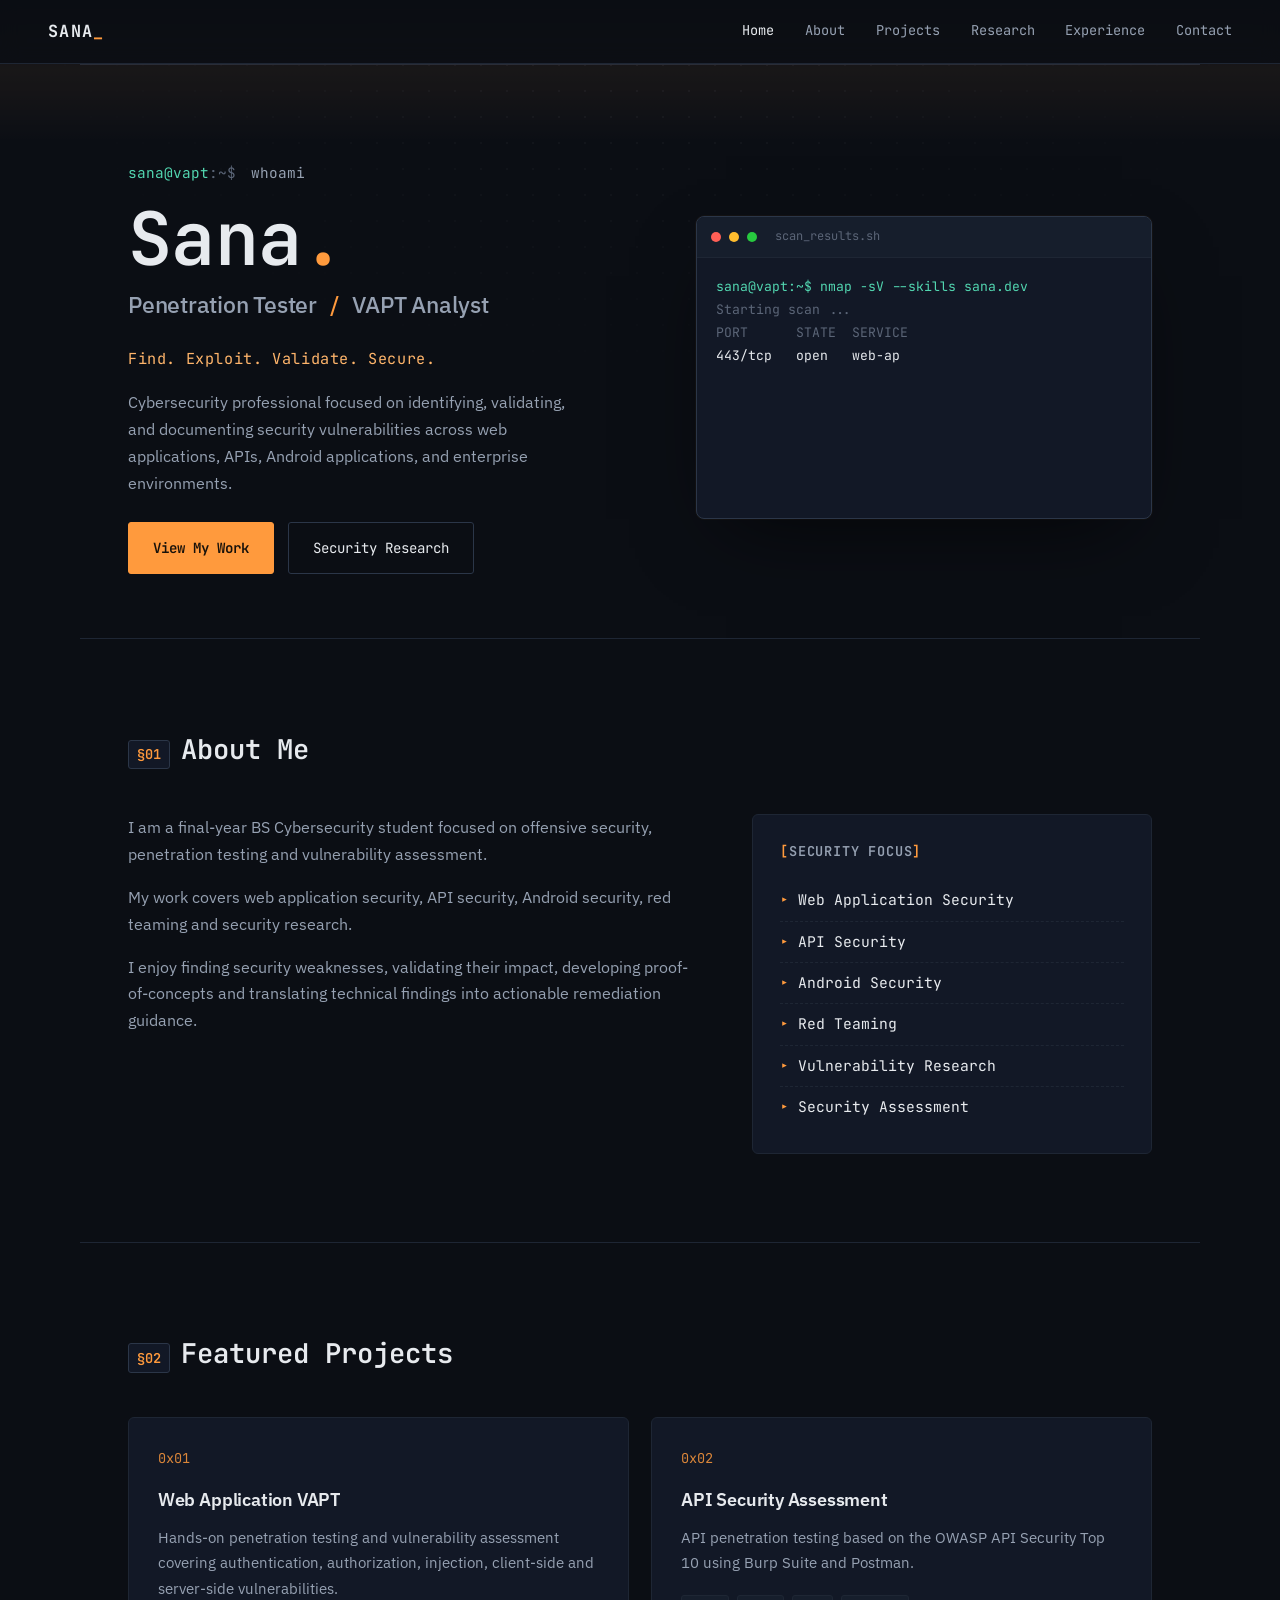
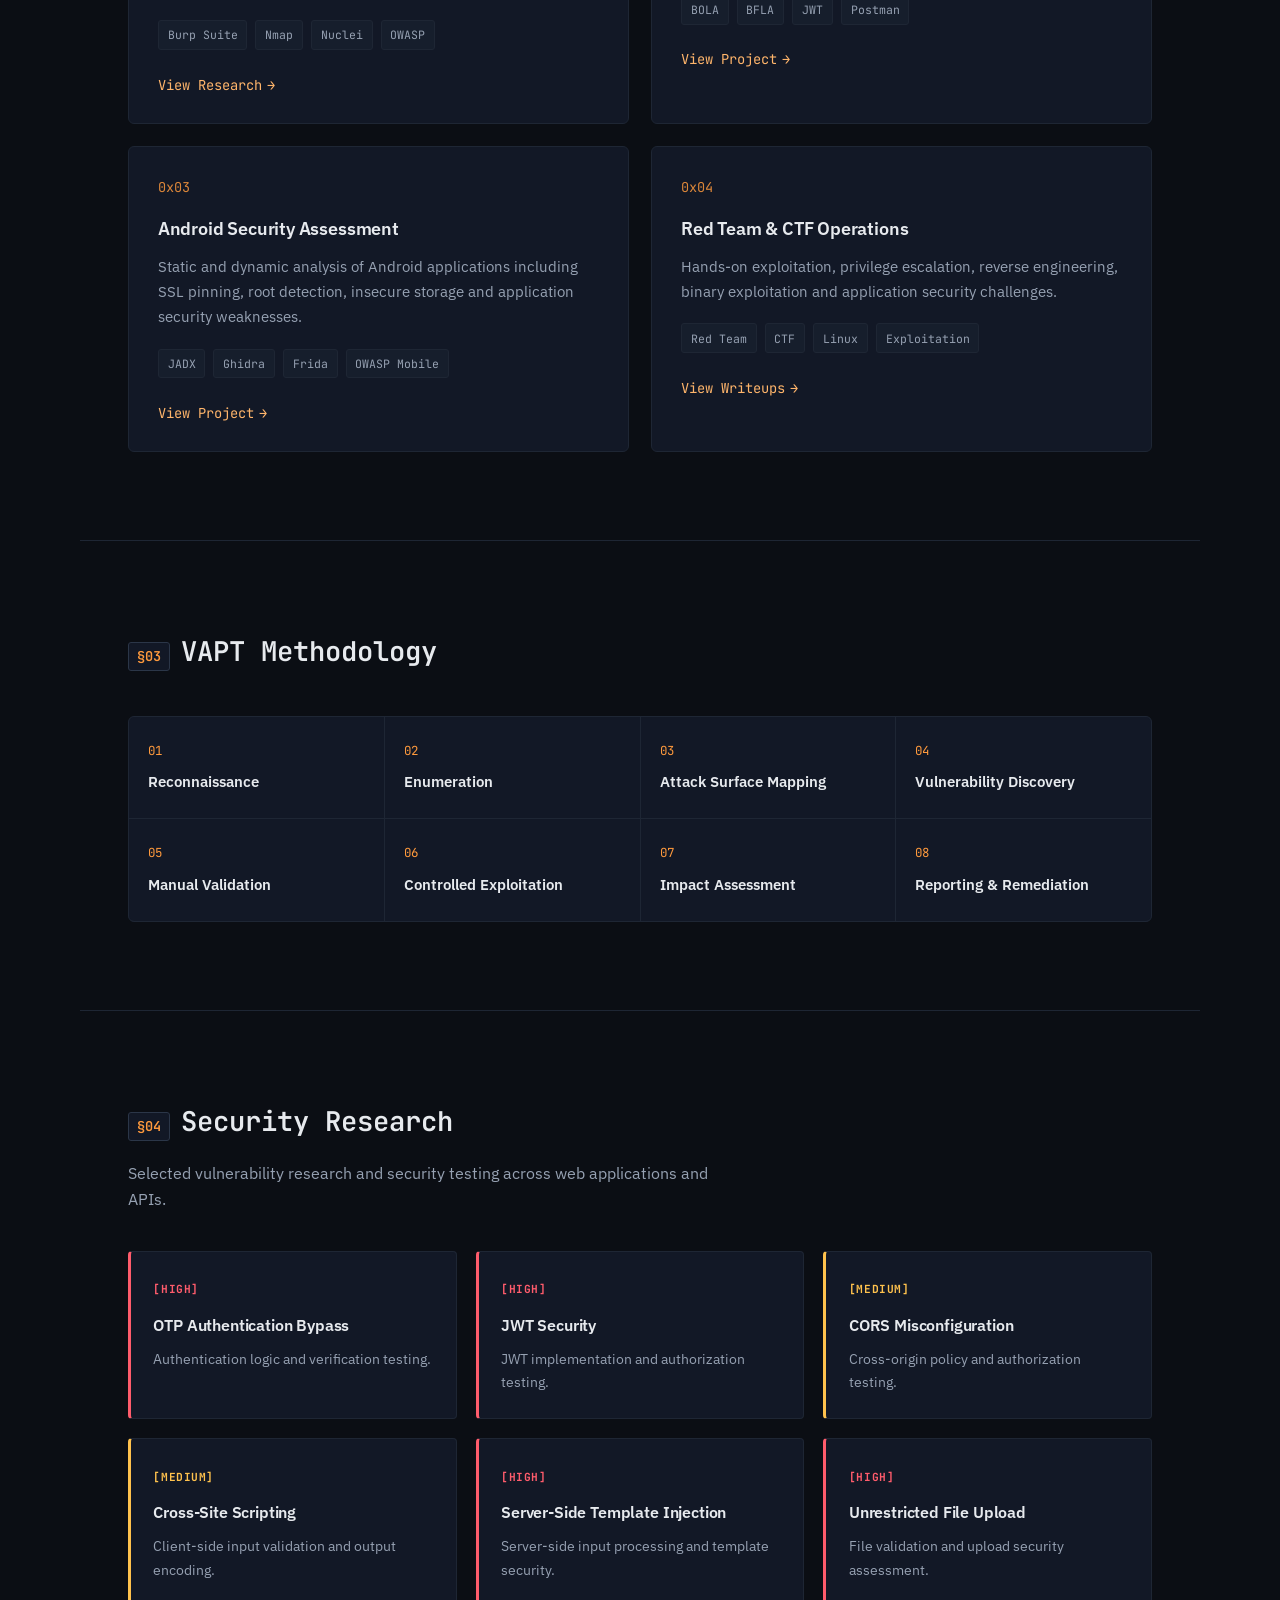
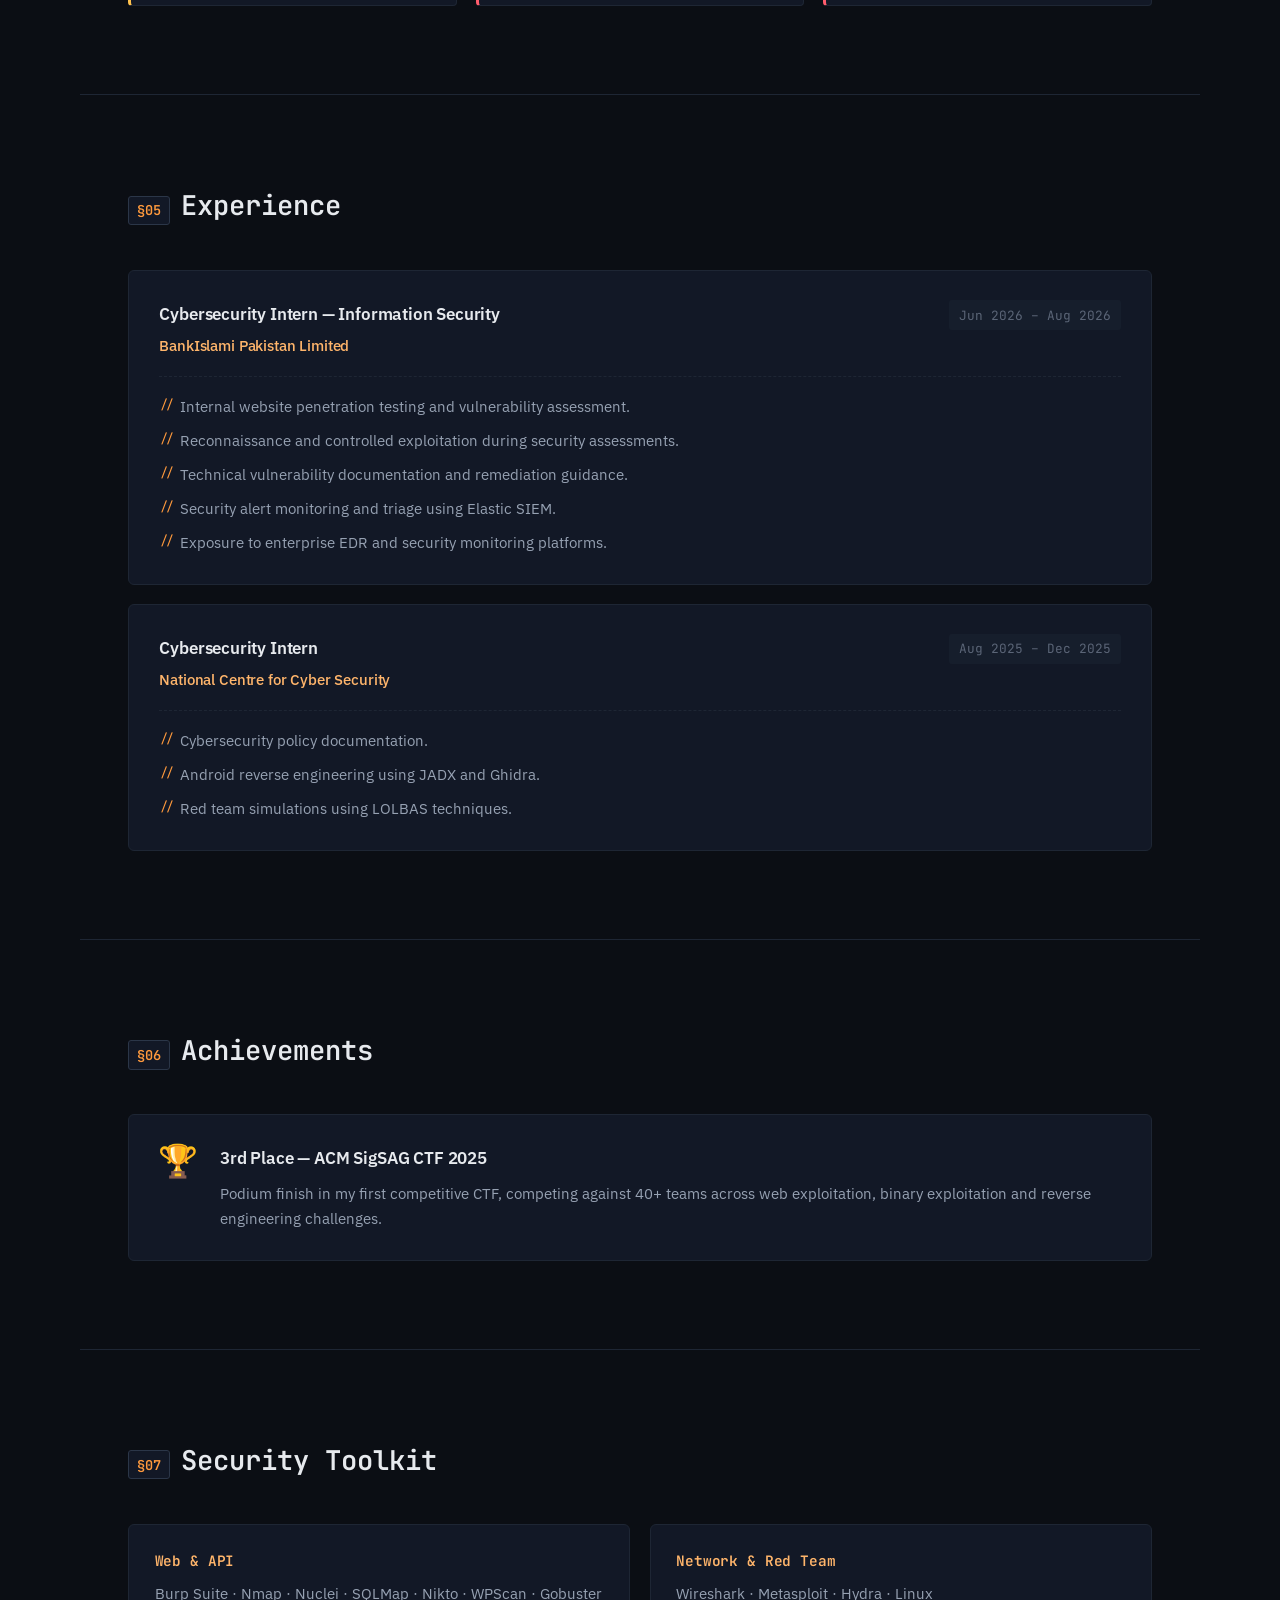
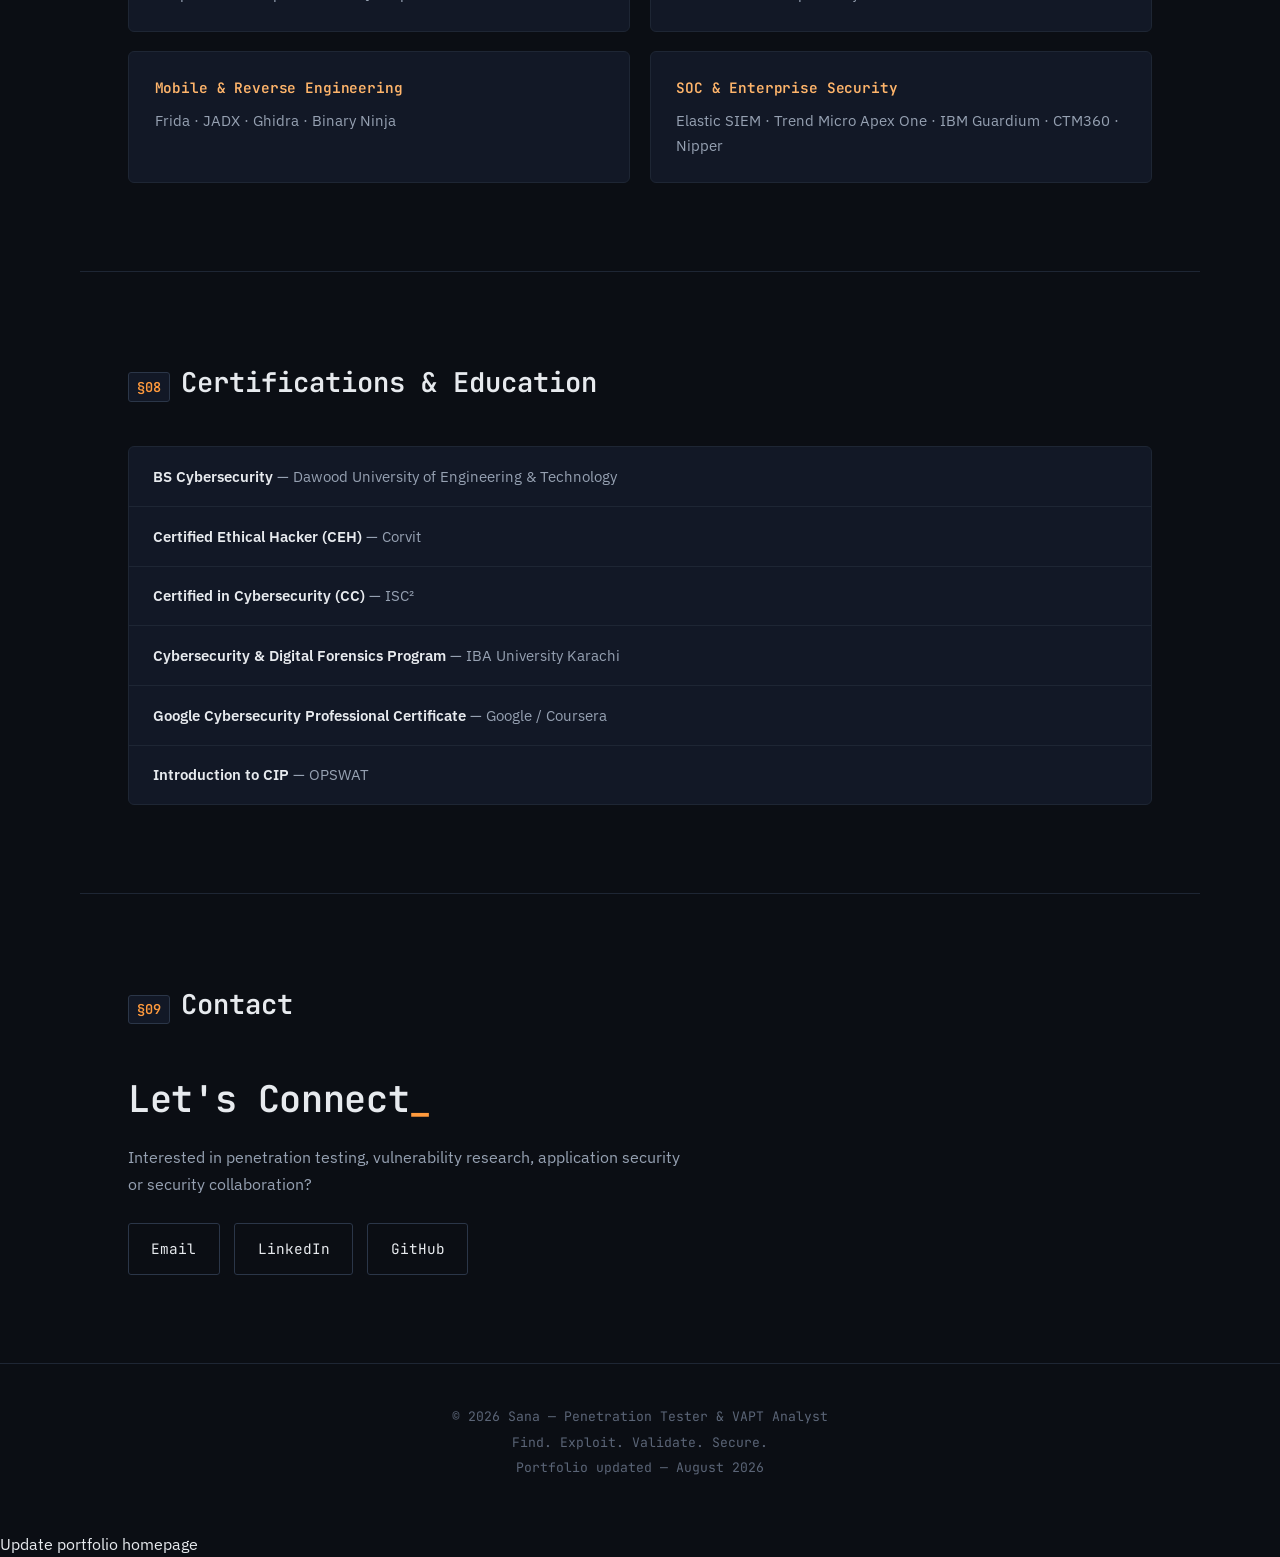
==== commit 2126321e: "Update portfolio homepage Added a note about the portfolio update date." ====
--- a/index.html
+++ b/index.html
@@ -443,8 +443,10 @@
 <footer>
     <p>© 2026 Sana — Penetration Tester &amp; VAPT Analyst</p>
     <p>Find. Exploit. Validate. Secure.</p>
+    <p>Portfolio updated — August 2026</p>
 </footer>
 
 <script src="script.js"></script>
 </body>
 </html>
+Update portfolio homepage
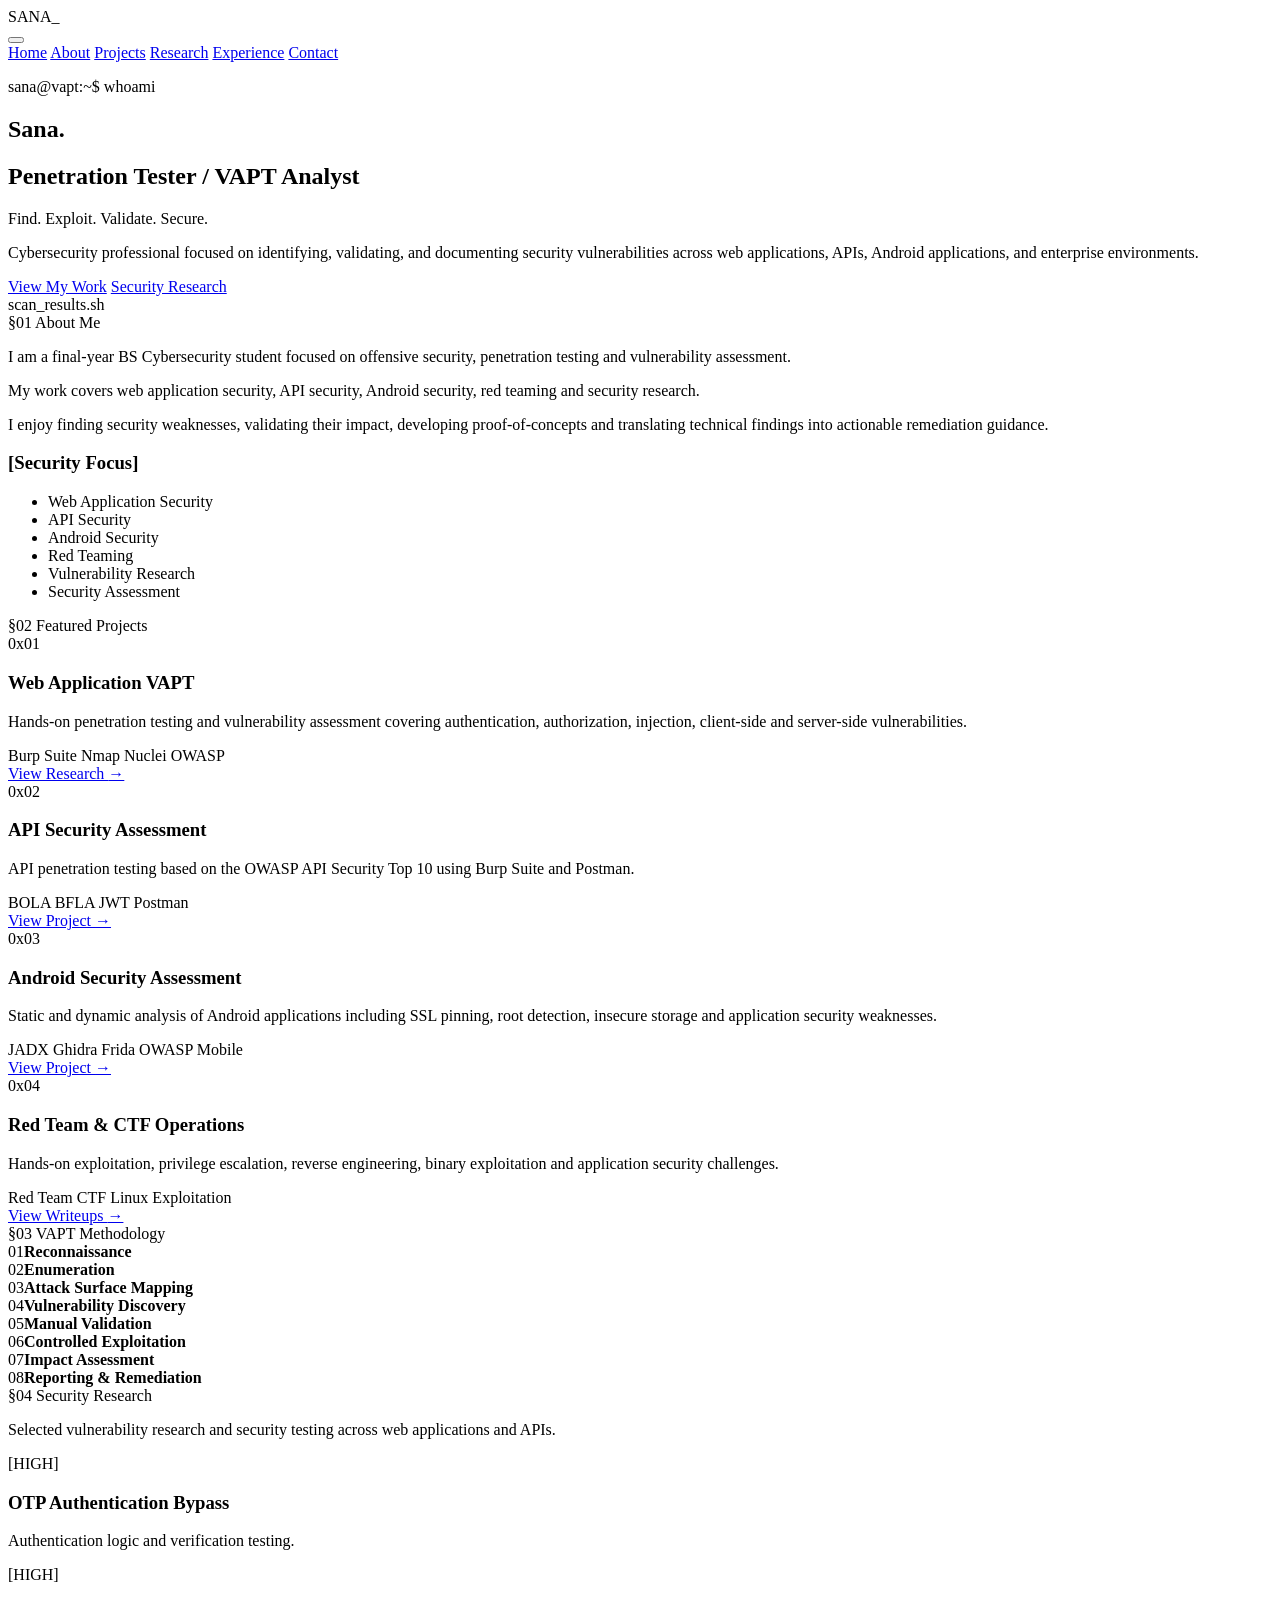
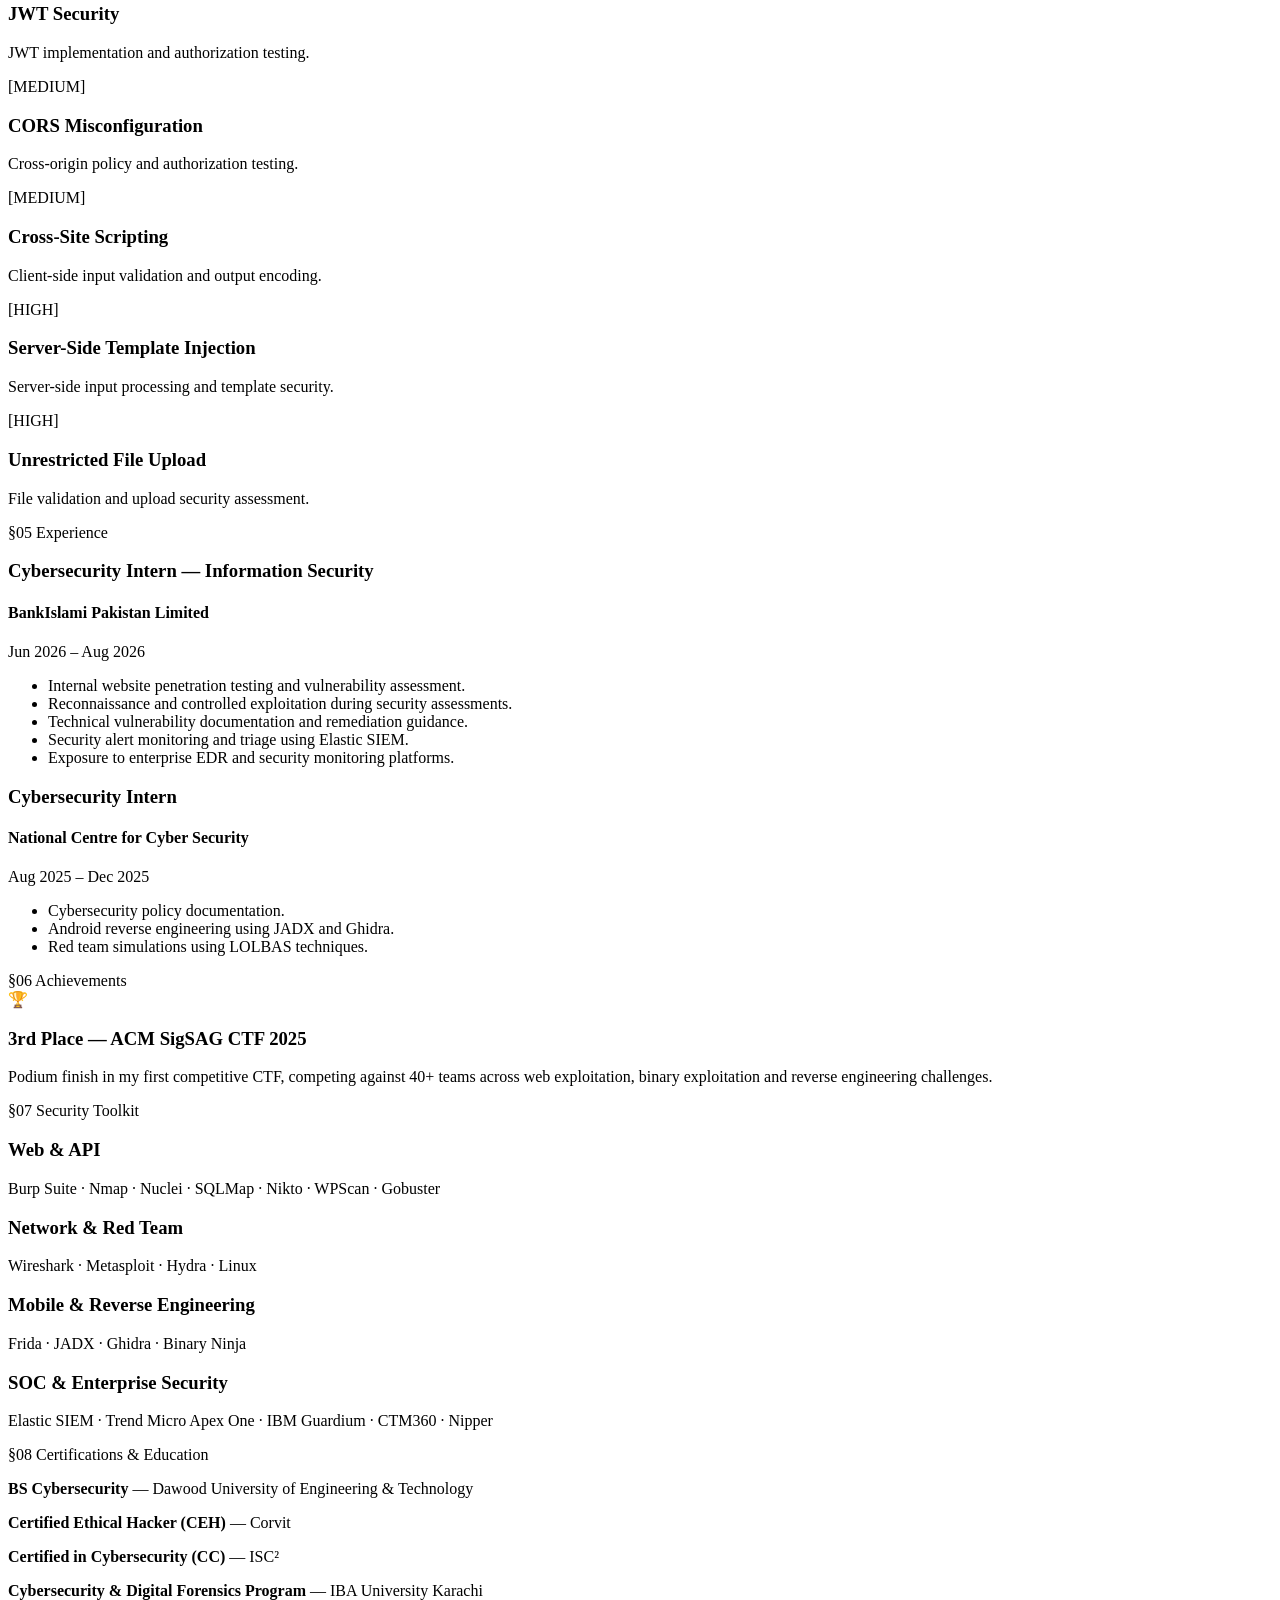
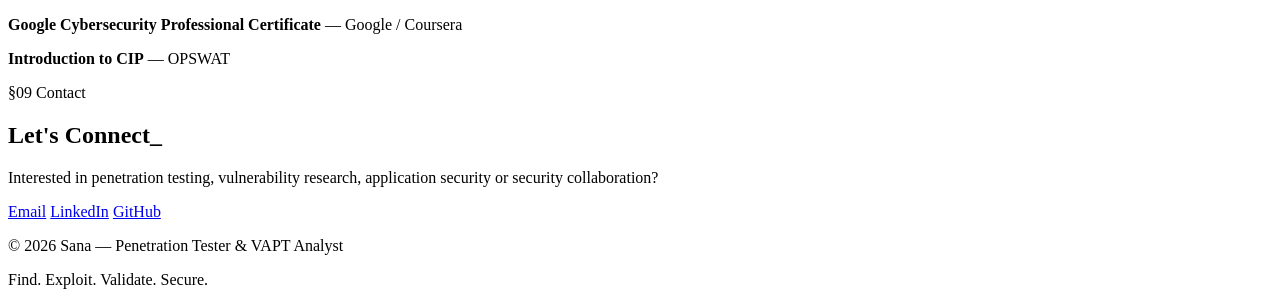
==== commit bc3787f0: "Add files via upload" ====
--- a/index.html
+++ b/index.html
@@ -443,10 +443,8 @@
 <footer>
     <p>© 2026 Sana — Penetration Tester &amp; VAPT Analyst</p>
     <p>Find. Exploit. Validate. Secure.</p>
-    <p>Portfolio updated — August 2026</p>
 </footer>
 
 <script src="script.js"></script>
 </body>
 </html>
-Update portfolio homepage
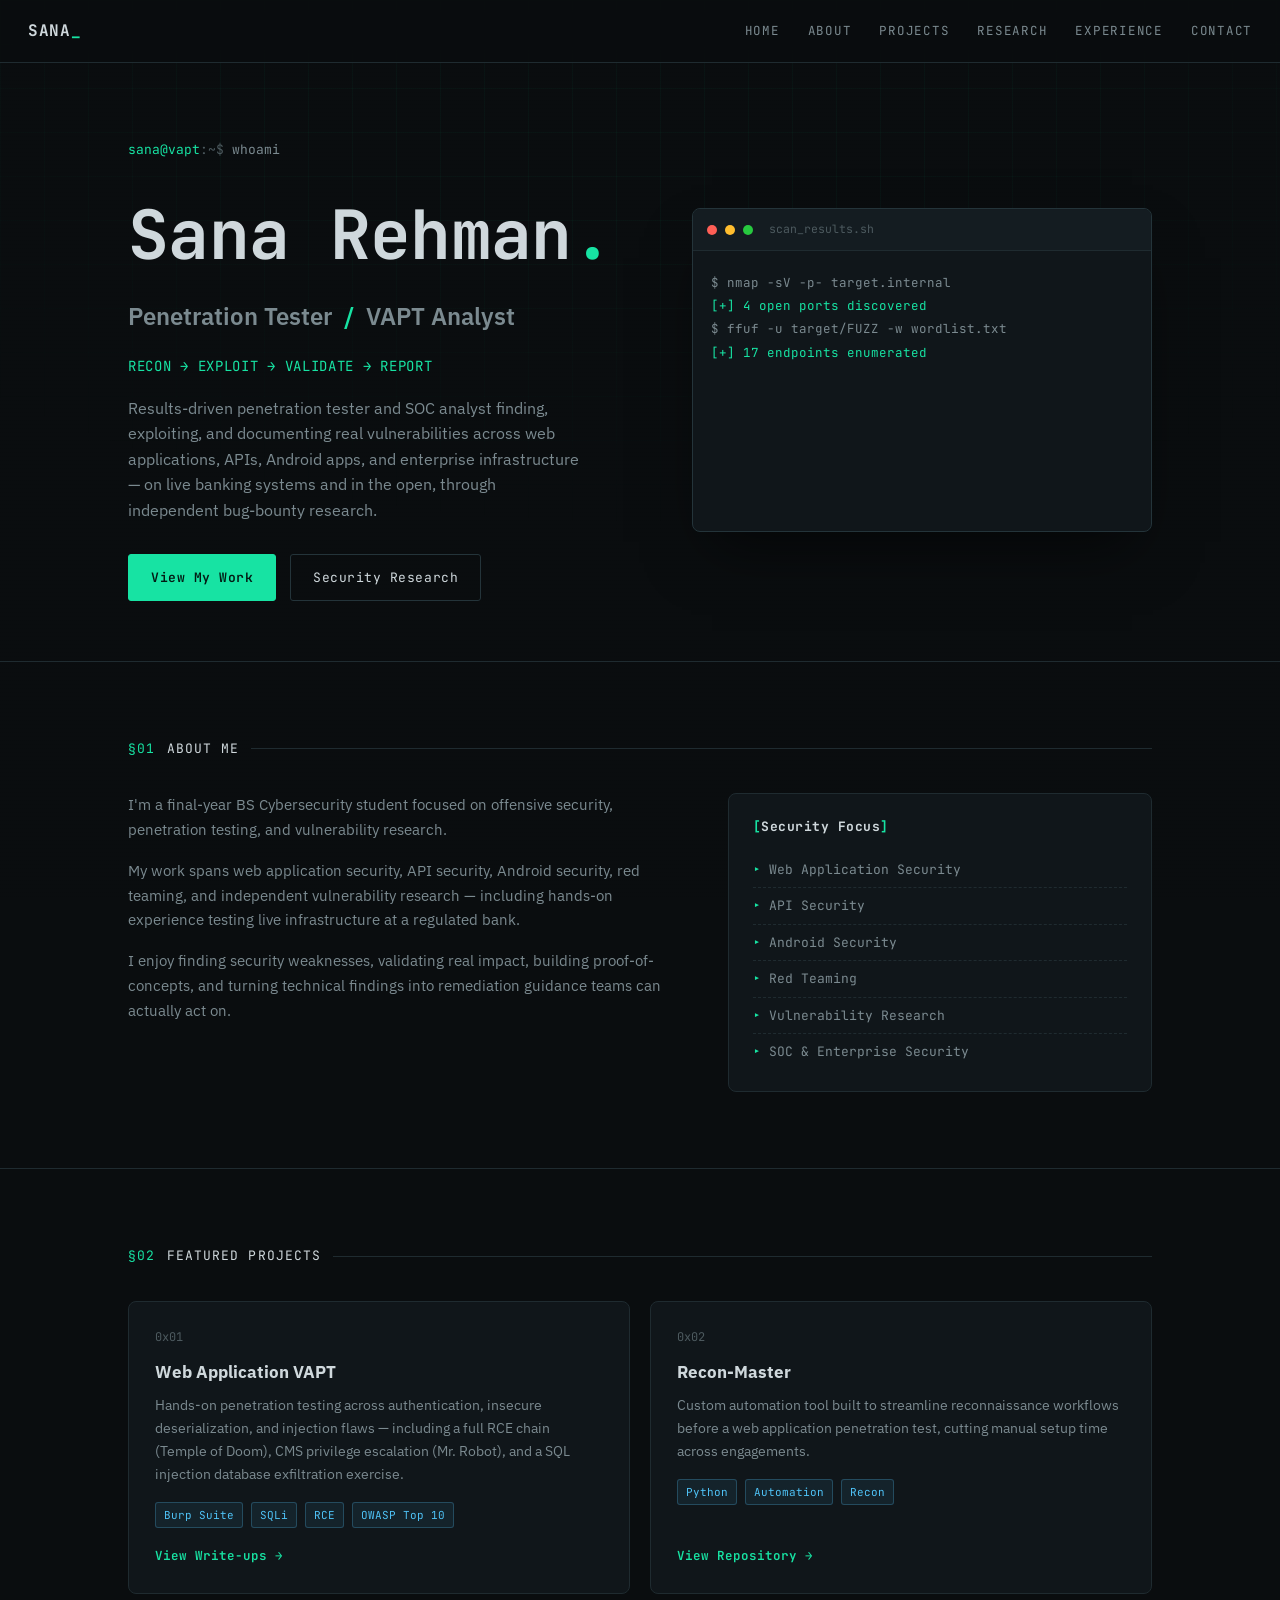
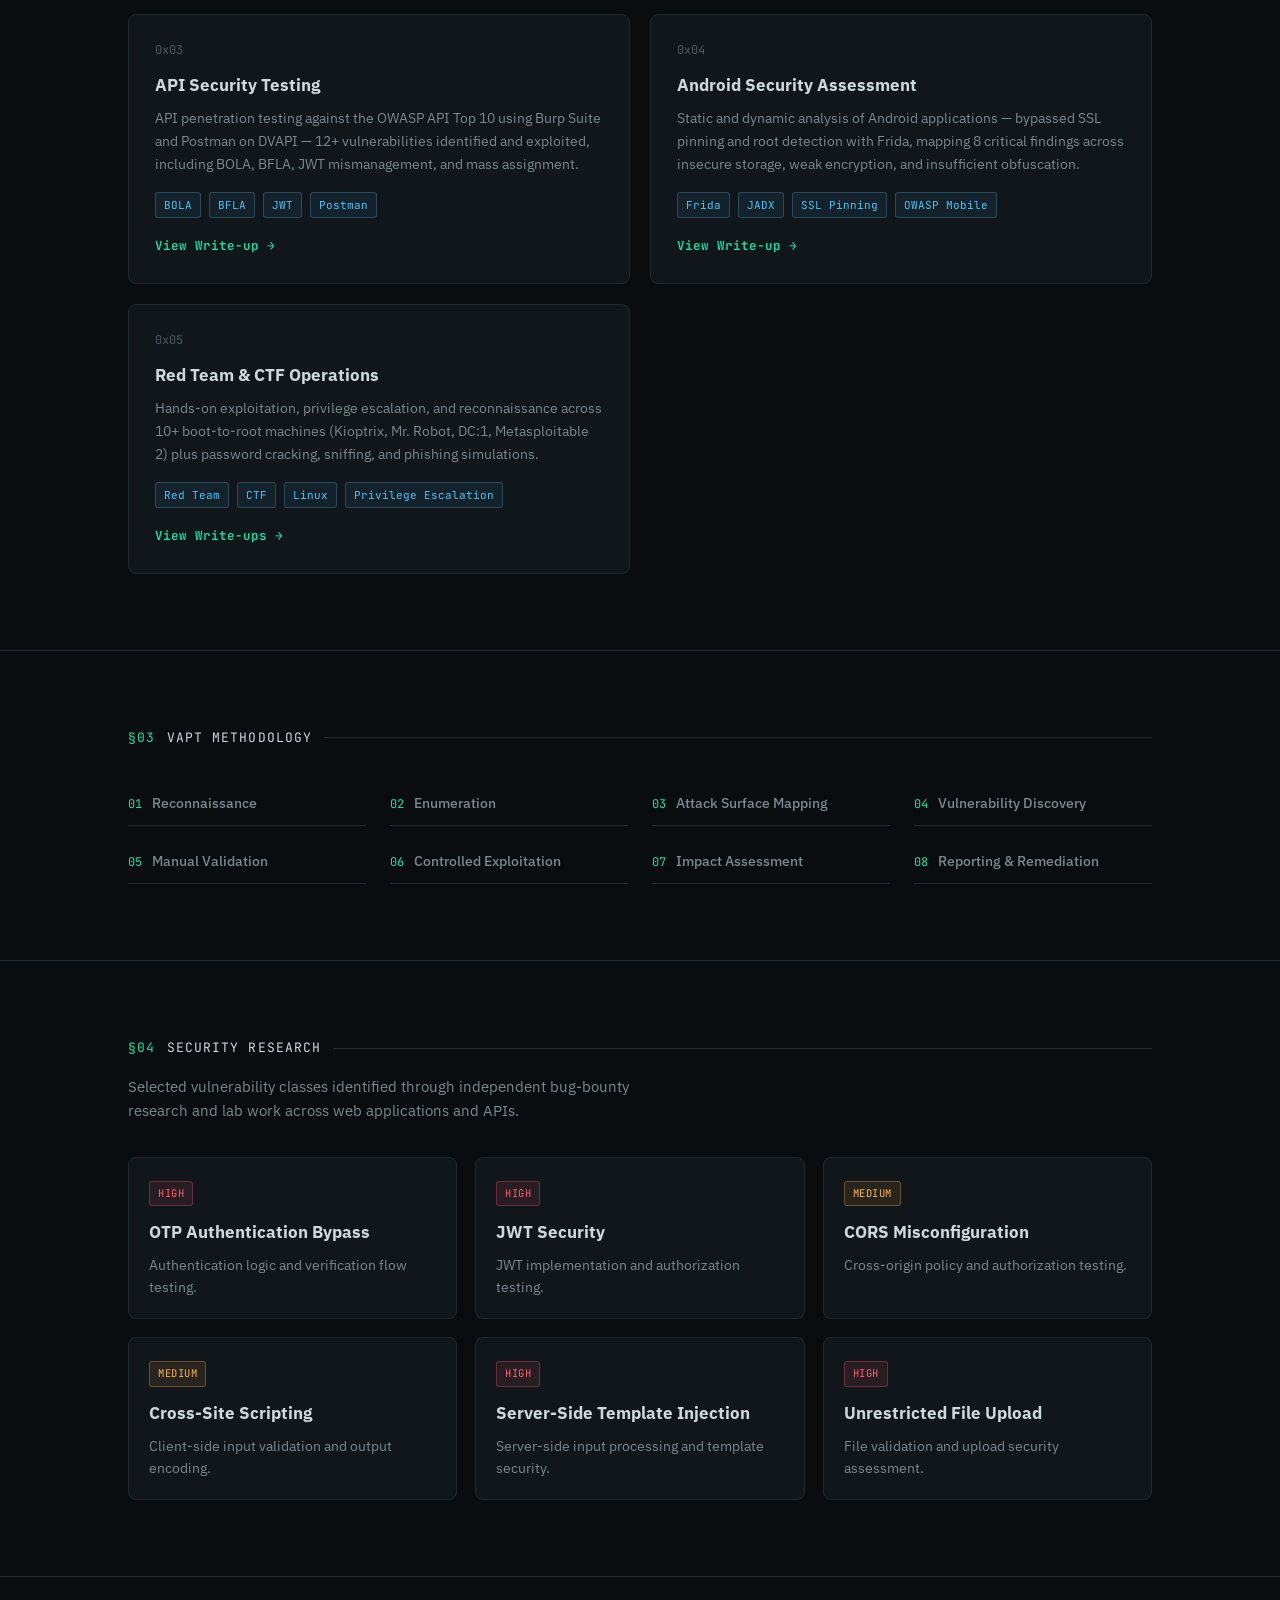
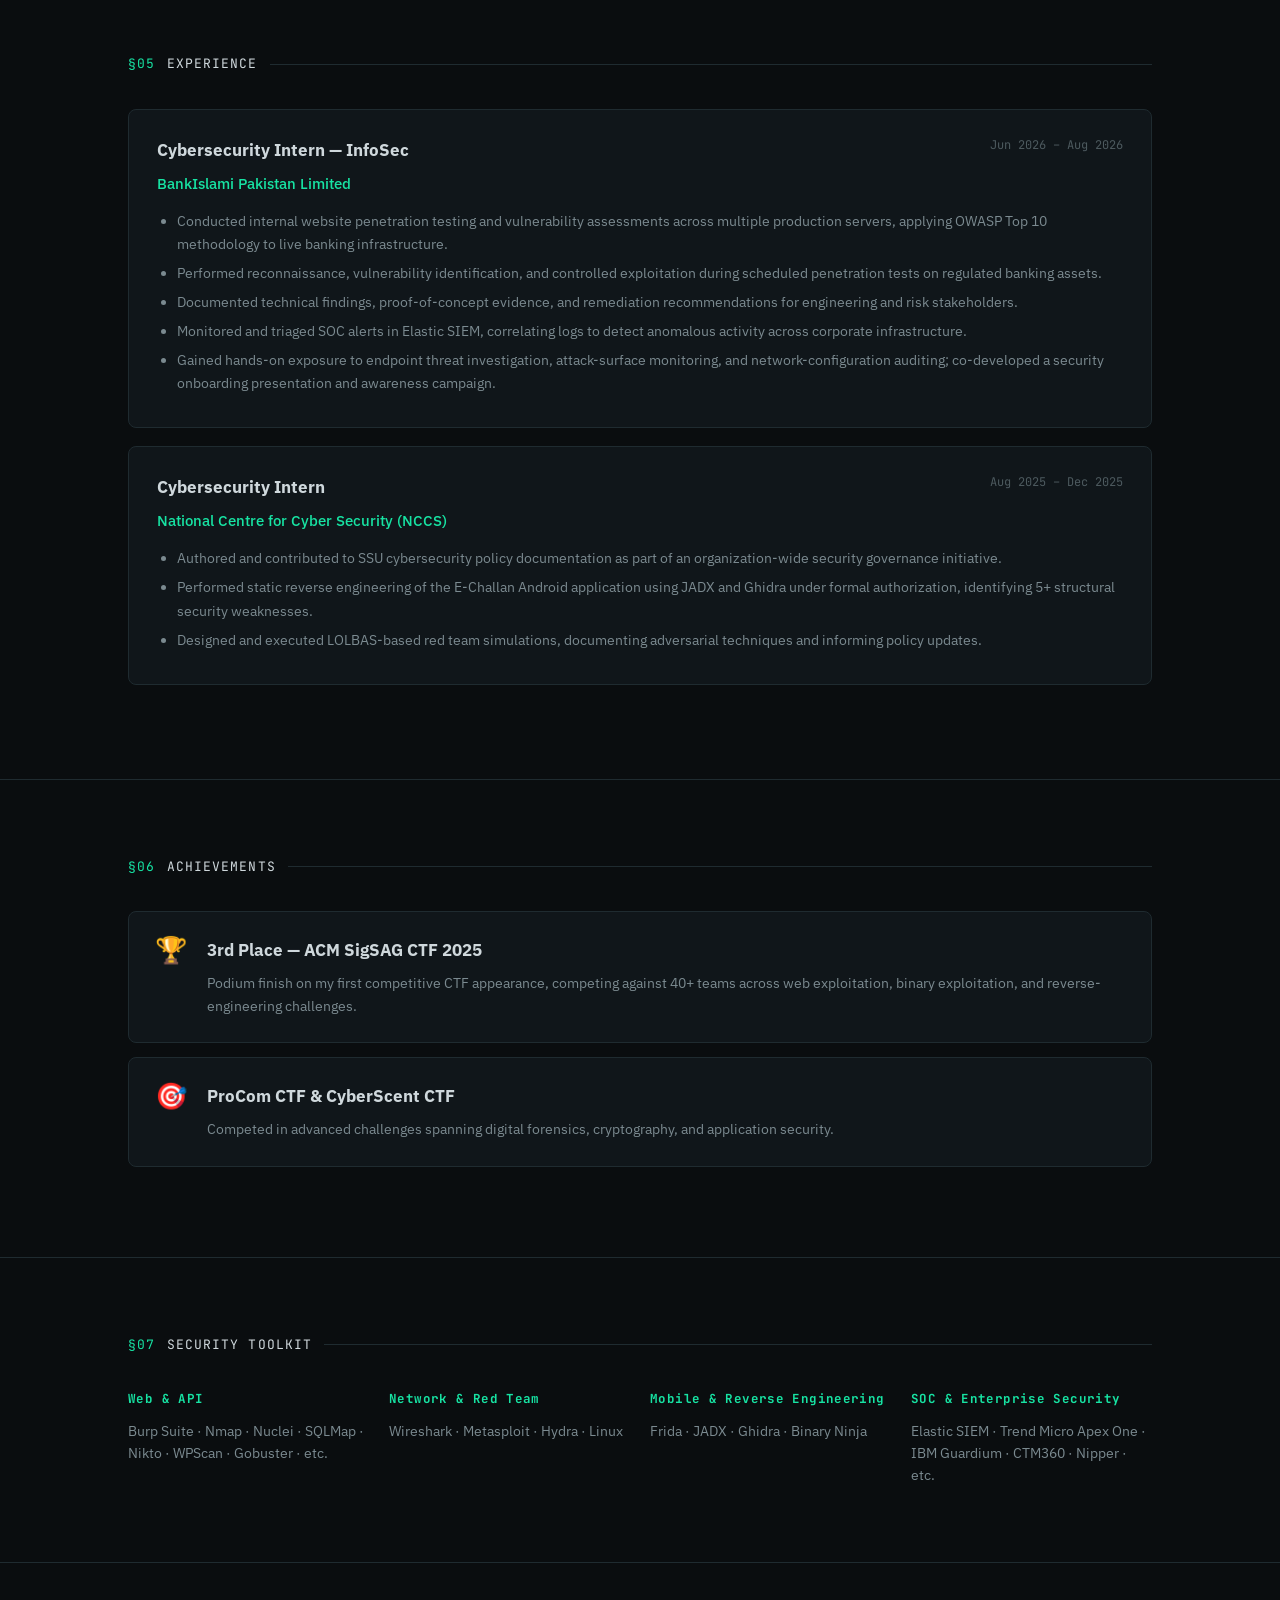
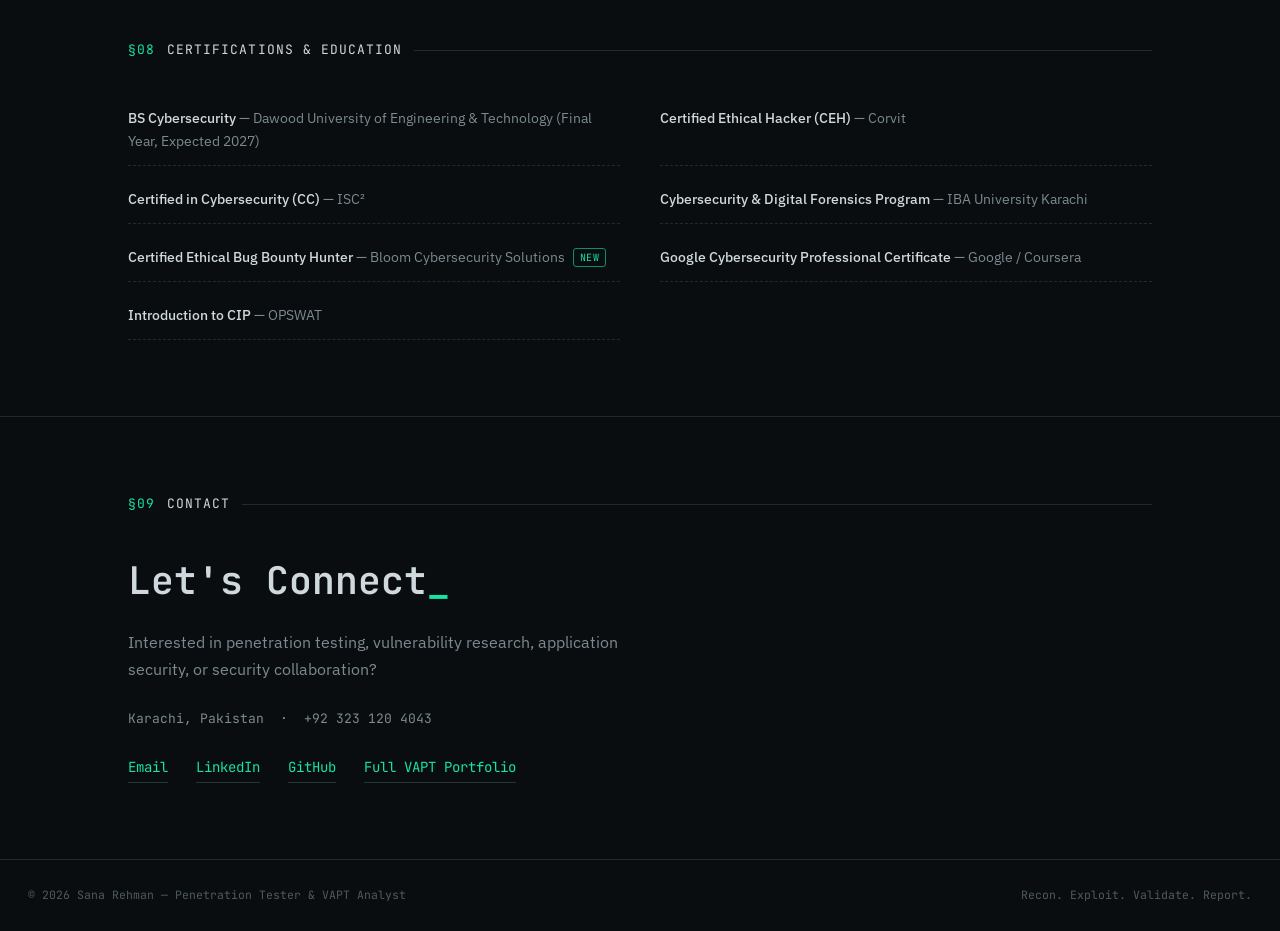
==== commit 79e8ff09: "Update print statement from 'Hello' to 'Goodbye'" ====
--- a/index.html
+++ b/index.html
@@ -3,17 +3,267 @@
 <head>
 <meta charset="UTF-8">
 <meta name="viewport" content="width=device-width, initial-scale=1.0">
-
-<title>Sana | Penetration Tester &amp; VAPT Analyst</title>
-
-<meta name="description"
-      content="Sana's Penetration Testing and VAPT portfolio covering Web Application Security, API Security, Android Security, Red Teaming and Security Research.">
+<title>Sana Rehman | Penetration Tester &amp; VAPT Analyst</title>
+<meta name="description" content="Sana Rehman's penetration testing and VAPT portfolio — web, API, Android and enterprise security research, real bug-bounty findings, and internship work in banking infosec.">
 
 <link rel="preconnect" href="https://fonts.googleapis.com">
 <link rel="preconnect" href="https://fonts.gstatic.com" crossorigin>
 <link href="https://fonts.googleapis.com/css2?family=JetBrains+Mono:ital,wght@0,400;0,500;0,600;0,700;1,400&family=IBM+Plex+Sans:wght@400;500;600;700&display=swap" rel="stylesheet">
 
-<link rel="stylesheet" href="style.css">
+<style>
+  :root{
+    --bg: #0a0d0f;
+    --bg-panel: #10161a;
+    --bg-panel-2: #141c21;
+    --border: #1f2b30;
+    --border-bright: #24343a;
+    --text: #cfd8dc;
+    --text-dim: #7b8a90;
+    --text-faint: #4d5a5f;
+    --accent: #17e3a3;
+    --accent-dim: #0f8f68;
+    --warn: #ffb454;
+    --danger: #ff5f6d;
+    --info: #4fc3f7;
+    --mono: 'JetBrains Mono', ui-monospace, monospace;
+    --sans: 'IBM Plex Sans', system-ui, sans-serif;
+    --maxw: 1080px;
+  }
+
+  *{ box-sizing:border-box; }
+  html{ scroll-behavior:smooth; }
+  @media (prefers-reduced-motion: reduce){
+    html{ scroll-behavior:auto; }
+    *{ animation-duration:0.01ms !important; animation-iteration-count:1 !important; transition-duration:0.01ms !important; }
+  }
+
+  body{
+    margin:0;
+    background:var(--bg);
+    color:var(--text);
+    font-family:var(--sans);
+    line-height:1.65;
+    -webkit-font-smoothing:antialiased;
+    position:relative;
+  }
+
+  ::selection{ background:var(--accent); color:#031a13; }
+
+  a{ color:var(--accent); text-decoration:none; }
+  a:focus-visible, button:focus-visible{ outline:2px solid var(--accent); outline-offset:3px; }
+
+  .wrap{ max-width:var(--maxw); margin:0 auto; padding:0 28px; }
+
+  /* ambient background */
+  .grid-overlay{
+    position:fixed; inset:0; pointer-events:none; z-index:0;
+    background-image:
+      linear-gradient(rgba(23,227,163,0.035) 1px, transparent 1px),
+      linear-gradient(90deg, rgba(23,227,163,0.035) 1px, transparent 1px);
+    background-size:44px 44px;
+    mask-image:radial-gradient(ellipse 80% 60% at 50% 0%, #000 40%, transparent 100%);
+  }
+  .scanline{
+    position:fixed; inset:0; pointer-events:none; z-index:1; opacity:0.5;
+    background:repeating-linear-gradient(0deg, rgba(0,0,0,0) 0px, rgba(0,0,0,0) 2px, rgba(255,255,255,0.012) 3px, rgba(0,0,0,0) 4px);
+  }
+
+  /* nav */
+  #site-nav{
+    position:sticky; top:0; z-index:50;
+    display:flex; align-items:center; justify-content:space-between;
+    padding:18px 28px;
+    background:rgba(10,13,15,0.86);
+    backdrop-filter:blur(10px);
+    border-bottom:1px solid var(--border);
+  }
+  .logo{ font-family:var(--mono); font-weight:700; letter-spacing:0.04em; color:var(--text); }
+  .cursor-blink{ color:var(--accent); animation:blink 1.1s step-end infinite; }
+  @keyframes blink{ 50%{ opacity:0; } }
+  .nav-links{ display:flex; gap:28px; }
+  .nav-links a{
+    font-family:var(--mono); font-size:12.5px; letter-spacing:0.06em; color:var(--text-dim);
+    text-transform:uppercase; transition:color .15s;
+  }
+  .nav-links a:hover{ color:var(--accent); }
+  .nav-toggle{ display:none; background:none; border:1px solid var(--border-bright); border-radius:4px; width:38px; height:34px; cursor:pointer; }
+  .nav-toggle span{ display:block; width:18px; height:2px; background:var(--text-dim); margin:4px auto; }
+
+  @media (max-width:820px){
+    .nav-links{
+      position:fixed; top:64px; right:0; left:0; z-index:49;
+      flex-direction:column; gap:0;
+      background:var(--bg-panel); border-bottom:1px solid var(--border);
+      max-height:0; overflow:hidden; transition:max-height .25s ease;
+    }
+    .nav-links.open{ max-height:400px; }
+    .nav-links a{ padding:16px 28px; border-top:1px solid var(--border); }
+    .nav-toggle{ display:block; }
+  }
+
+  /* hero */
+  .hero{ position:relative; z-index:2; padding:76px 0 60px; }
+  .hero-grid{ display:grid; grid-template-columns:1.05fr 0.95fr; gap:56px; align-items:center; }
+  @media (max-width:900px){ .hero-grid{ grid-template-columns:1fr; } }
+
+  .terminal-text{ font-family:var(--mono); font-size:13px; color:var(--text-dim); margin:0 0 18px; }
+  .prompt{ color:var(--accent); }
+  .prompt-sep{ color:var(--text-faint); }
+
+  h1{
+    font-family:var(--mono); font-weight:700; font-size:clamp(42px,7vw,68px);
+    margin:0 0 6px; letter-spacing:-0.01em; color:var(--text);
+  }
+  .accent-dot{ color:var(--accent); }
+  h2{
+    font-family:var(--sans); font-weight:600; font-size:clamp(18px,2.4vw,24px);
+    margin:0 0 18px; color:var(--text-dim);
+  }
+  .divider{ color:var(--accent); padding:0 6px; }
+
+  .tagline{
+    font-family:var(--mono); font-size:14px; color:var(--accent);
+    letter-spacing:0.05em; margin:0 0 18px;
+  }
+  .intro{ color:var(--text-dim); font-size:15.5px; max-width:46ch; margin:0 0 30px; }
+
+  .buttons{ display:flex; gap:14px; flex-wrap:wrap; }
+  .btn{
+    font-family:var(--mono); font-size:13px; letter-spacing:0.04em; padding:12px 22px;
+    border-radius:3px; border:1px solid var(--border-bright); transition:all .15s;
+  }
+  .btn.primary{ background:var(--accent); color:#031a13; border-color:var(--accent); font-weight:600; }
+  .btn.primary:hover{ background:#1cffb8; box-shadow:0 0 22px rgba(23,227,163,0.35); }
+  .btn.secondary{ color:var(--text); }
+  .btn.secondary:hover{ border-color:var(--accent); color:var(--accent); }
+
+  .term-window{
+    background:var(--bg-panel); border:1px solid var(--border-bright); border-radius:8px;
+    overflow:hidden; box-shadow:0 30px 60px -20px rgba(0,0,0,0.6);
+  }
+  .term-bar{
+    display:flex; align-items:center; gap:8px; padding:11px 14px;
+    background:var(--bg-panel-2); border-bottom:1px solid var(--border);
+  }
+  .term-dot{ width:10px; height:10px; border-radius:50%; }
+  .term-dot.red{ background:#ff5f56; } .term-dot.yellow{ background:#ffbd2e; } .term-dot.green{ background:#27c93f; }
+  .term-title{ font-family:var(--mono); font-size:11.5px; color:var(--text-faint); margin-left:8px; }
+  .term-body{
+    font-family:var(--mono); font-size:12.5px; line-height:1.85; padding:20px 18px;
+    min-height:280px; color:var(--text-dim); white-space:pre-wrap;
+  }
+  .term-body .ok{ color:var(--accent); }
+  .term-body .hi{ color:var(--danger); }
+  .term-body .md{ color:var(--warn); }
+  .term-body .info{ color:var(--info); }
+  .term-cursor{ display:inline-block; width:7px; height:14px; background:var(--accent); vertical-align:middle; animation:blink 1s step-end infinite; }
+
+  .scroll-cue{ display:block; width:22px; height:36px; margin:56px auto 0; border:1px solid var(--border-bright); border-radius:12px; position:relative; }
+  .scroll-cue span{ position:absolute; top:6px; left:50%; width:3px; height:8px; background:var(--accent); border-radius:2px; transform:translateX(-50%); animation:scrollcue 1.6s ease infinite; }
+  @keyframes scrollcue{ 0%{ opacity:1; top:6px; } 70%{ opacity:0; top:18px; } 100%{ opacity:0; top:6px; } }
+
+  /* sections */
+  section{ position:relative; z-index:2; padding:76px 0; }
+  section.reveal{ border-top:1px solid var(--border); }
+  .section-title{
+    font-family:var(--mono); font-size:13px; color:var(--text); text-transform:uppercase;
+    letter-spacing:0.08em; margin:0 0 34px; display:flex; align-items:center; gap:12px;
+  }
+  .sec-tag{ color:var(--accent); }
+  .section-title::after{ content:''; flex:1; height:1px; background:var(--border); }
+  .section-description{ color:var(--text-dim); font-size:14.5px; max-width:60ch; margin:-18px 0 34px; }
+
+  h3{ font-family:var(--sans); font-size:17px; color:var(--text); margin:0 0 8px; }
+
+  /* about */
+  .about-content{ display:grid; grid-template-columns:1.3fr 1fr; gap:48px; }
+  @media (max-width:820px){ .about-content{ grid-template-columns:1fr; } }
+  .about-text p{ color:var(--text-dim); font-size:15px; margin:0 0 16px; }
+  .focus-box{ background:var(--bg-panel); border:1px solid var(--border); border-radius:8px; padding:22px 24px; }
+  .focus-box h3{ font-family:var(--mono); font-size:13px; letter-spacing:0.04em; }
+  .bracket{ color:var(--accent); }
+  .focus-box ul{ list-style:none; margin:14px 0 0; padding:0; }
+  .focus-box li{ font-family:var(--mono); font-size:13px; color:var(--text-dim); padding:7px 0; border-top:1px dashed var(--border); }
+  .focus-box li:first-child{ border-top:none; }
+  .focus-box li::before{ content:'▸ '; color:var(--accent); }
+
+  /* projects */
+  .projects-grid{ display:grid; grid-template-columns:repeat(2,1fr); gap:20px; }
+  @media (max-width:820px){ .projects-grid{ grid-template-columns:1fr; } }
+  .project-card{
+    background:var(--bg-panel); border:1px solid var(--border); border-radius:8px;
+    padding:26px; transition:border-color .15s, transform .15s;
+    display:flex; flex-direction:column;
+  }
+  .project-card:hover{ border-color:var(--border-bright); transform:translateY(-2px); }
+  .project-number{ font-family:var(--mono); font-size:12px; color:var(--text-faint); margin-bottom:10px; }
+  .project-card p{ color:var(--text-dim); font-size:14px; margin:0 0 16px; }
+  .tags{ display:flex; flex-wrap:wrap; gap:8px; margin-bottom:18px; }
+  .tags span{
+    font-family:var(--mono); font-size:11px; color:var(--info); background:rgba(79,195,247,0.08);
+    border:1px solid rgba(79,195,247,0.25); border-radius:3px; padding:3px 8px;
+  }
+  .project-link{ font-family:var(--mono); font-size:12.5px; font-weight:600; margin-top:auto; }
+  .project-link .arrow{ display:inline-block; transition:transform .15s; }
+  .project-link:hover .arrow{ transform:translateX(4px); }
+
+  /* methodology */
+  .methodology{ display:grid; grid-template-columns:repeat(4,1fr); gap:14px 24px; }
+  @media (max-width:820px){ .methodology{ grid-template-columns:repeat(2,1fr); } }
+  @media (max-width:480px){ .methodology{ grid-template-columns:1fr; } }
+  .methodology div{ display:flex; align-items:baseline; gap:10px; padding:10px 0; border-bottom:1px solid var(--border); }
+  .step-index{ font-family:var(--mono); font-size:12px; color:var(--accent); }
+  .methodology strong{ font-weight:500; font-size:14px; color:var(--text-dim); }
+
+  /* research */
+  .research-grid{ display:grid; grid-template-columns:repeat(3,1fr); gap:18px; }
+  @media (max-width:820px){ .research-grid{ grid-template-columns:1fr 1fr; } }
+  @media (max-width:560px){ .research-grid{ grid-template-columns:1fr; } }
+  .research-card{ background:var(--bg-panel); border:1px solid var(--border); border-radius:8px; padding:20px; }
+  .severity{ font-family:var(--mono); font-size:10.5px; letter-spacing:0.05em; padding:3px 8px; border-radius:3px; display:inline-block; margin-bottom:12px; }
+  .severity.high{ color:var(--danger); background:rgba(255,95,109,0.1); border:1px solid rgba(255,95,109,0.3); }
+  .severity.medium{ color:var(--warn); background:rgba(255,180,84,0.1); border:1px solid rgba(255,180,84,0.3); }
+  .research-card p{ color:var(--text-dim); font-size:13.5px; margin:0; }
+  .research-source{ font-family:var(--mono); font-size:11px; color:var(--text-faint); margin-top:10px; }
+
+  /* experience */
+  .experience-card{ background:var(--bg-panel); border:1px solid var(--border); border-radius:8px; padding:26px 28px; margin-bottom:18px; }
+  .experience-header{ display:flex; justify-content:space-between; align-items:flex-start; gap:16px; margin-bottom:14px; flex-wrap:wrap; }
+  .experience-header h4{ margin:2px 0 0; font-weight:500; color:var(--accent); font-size:14.5px; }
+  .exp-date{ font-family:var(--mono); font-size:12px; color:var(--text-faint); white-space:nowrap; }
+  .experience-card ul{ margin:0; padding-left:20px; color:var(--text-dim); font-size:14px; }
+  .experience-card li{ margin-bottom:6px; }
+
+  /* achievements */
+  .achievement{ display:flex; gap:20px; align-items:flex-start; background:var(--bg-panel); border:1px solid var(--border); border-radius:8px; padding:24px 26px; margin-bottom:14px; }
+  .trophy{ font-size:26px; line-height:1; }
+  .achievement p{ color:var(--text-dim); font-size:14px; margin:6px 0 0; }
+
+  /* tools */
+  .tools-grid{ display:grid; grid-template-columns:repeat(4,1fr); gap:20px; }
+  @media (max-width:820px){ .tools-grid{ grid-template-columns:repeat(2,1fr); } }
+  .tools-grid h3{ font-family:var(--mono); font-size:12.5px; letter-spacing:0.03em; color:var(--accent); margin-bottom:10px; }
+  .tools-grid p{ color:var(--text-dim); font-size:13.5px; margin:0; }
+
+  /* certs */
+  .cert-list{ display:grid; grid-template-columns:1fr 1fr; gap:10px 40px; }
+  @media (max-width:700px){ .cert-list{ grid-template-columns:1fr; } }
+  .cert-list p{ margin:0; padding:12px 0; border-bottom:1px dashed var(--border); font-size:14px; color:var(--text-dim); }
+  .cert-list strong{ color:var(--text); font-weight:500; }
+  .cert-new{ color:var(--accent); font-family:var(--mono); font-size:10px; letter-spacing:0.04em; border:1px solid var(--accent-dim); border-radius:3px; padding:2px 6px; margin-left:8px; vertical-align:middle; }
+
+  /* contact */
+  .contact-content{ text-align:left; }
+  .contact-content h2{ font-family:var(--mono); font-size:clamp(26px,4vw,38px); color:var(--text); }
+  .contact-content p{ color:var(--text-dim); max-width:50ch; margin:0 0 26px; }
+  .contact-meta{ font-family:var(--mono); font-size:13px; color:var(--text-faint); margin:0 0 22px; }
+  .contact-links{ display:flex; gap:28px; flex-wrap:wrap; }
+  .contact-links a{ font-family:var(--mono); font-size:14px; border-bottom:1px solid var(--border-bright); padding-bottom:3px; }
+  .contact-links a:hover{ border-color:var(--accent); }
+
+  footer{ position:relative; z-index:2; border-top:1px solid var(--border); padding:26px 28px; display:flex; justify-content:space-between; flex-wrap:wrap; gap:8px; }
+  footer p{ font-family:var(--mono); font-size:11.5px; color:var(--text-faint); margin:0; }
+</style>
 </head>
 
 <body>
@@ -21,14 +271,11 @@
 <div class="scanline" aria-hidden="true"></div>
 <div class="grid-overlay" aria-hidden="true"></div>
 
-<!-- Navigation -->
 <nav id="site-nav">
     <div class="logo">SANA<span class="cursor-blink">_</span></div>
-
     <button class="nav-toggle" id="navToggle" aria-label="Toggle navigation" aria-expanded="false">
         <span></span><span></span><span></span>
     </button>
-
     <div class="nav-links" id="navLinks">
         <a href="#home">Home</a>
         <a href="#about">About</a>
@@ -39,412 +286,323 @@
     </div>
 </nav>
 
-
-<!-- Hero Section -->
 <section id="home" class="hero">
-
-    <div class="hero-grid">
-
-        <div class="hero-content">
-
-            <p class="terminal-text">
-                <span class="prompt">sana@vapt</span><span class="prompt-sep">:~$</span> whoami
-            </p>
-
-            <h1>Sana<span class="accent-dot">.</span></h1>
-
-            <h2>Penetration Tester <span class="divider">/</span> VAPT Analyst</h2>
-
-            <p class="tagline">Find. Exploit. Validate. Secure.</p>
-
-            <p class="intro">
-                Cybersecurity professional focused on identifying,
-                validating, and documenting security vulnerabilities
-                across web applications, APIs, Android applications,
-                and enterprise environments.
-            </p>
-
-            <div class="buttons">
-                <a href="#projects" class="btn primary">View My Work</a>
-                <a href="#research" class="btn secondary">Security Research</a>
-            </div>
-
+  <div class="wrap hero-grid">
+    <div class="hero-content">
+      <p class="terminal-text"><span class="prompt">sana@vapt</span><span class="prompt-sep">:~$</span> whoami</p>
+      <h1>Sana Rehman<span class="accent-dot">.</span></h1>
+      <h2>Penetration Tester <span class="divider">/</span> VAPT Analyst</h2>
+      <p class="tagline">RECON &rarr; EXPLOIT &rarr; VALIDATE &rarr; REPORT</p>
+      <p class="intro">
+        Results-driven penetration tester and SOC analyst finding, exploiting, and documenting
+        real vulnerabilities across web applications, APIs, Android apps, and enterprise infrastructure &mdash;
+        on live banking systems and in the open, through independent bug-bounty research.
+      </p>
+      <div class="buttons">
+        <a href="#projects" class="btn primary">View My Work</a>
+        <a href="#research" class="btn secondary">Security Research</a>
+      </div>
+    </div>
+
+    <div class="hero-terminal" aria-hidden="true">
+      <div class="term-window">
+        <div class="term-bar">
+          <span class="term-dot red"></span><span class="term-dot yellow"></span><span class="term-dot green"></span>
+          <span class="term-title">scan_results.sh</span>
         </div>
-
-        <div class="hero-terminal" aria-hidden="true">
-            <div class="term-window">
-                <div class="term-bar">
-                    <span class="term-dot red"></span>
-                    <span class="term-dot yellow"></span>
-                    <span class="term-dot green"></span>
-                    <span class="term-title">scan_results.sh</span>
-                </div>
-                <div class="term-body" id="termBody">
-                    <!-- populated by script.js -->
-                </div>
-            </div>
-        </div>
-
-    </div>
-
-    <a href="#about" class="scroll-cue" aria-label="Scroll to About">
-        <span></span>
-    </a>
-
-</section>
-
-
-<!-- About -->
+        <div class="term-body" id="termBody"></div>
+      </div>
+    </div>
+  </div>
+</section>
+
 <section id="about" class="reveal">
-
-    <div class="section-title">
-        <span class="sec-tag">§01</span> About Me
-    </div>
-
+  <div class="wrap">
+    <div class="section-title"><span class="sec-tag">§01</span> About Me</div>
     <div class="about-content">
-
-        <div class="about-text">
-            <p>
-                I am a final-year BS Cybersecurity student focused
-                on offensive security, penetration testing and
-                vulnerability assessment.
-            </p>
-
-            <p>
-                My work covers web application security, API
-                security, Android security, red teaming and
-                security research.
-            </p>
-
-            <p>
-                I enjoy finding security weaknesses, validating
-                their impact, developing proof-of-concepts and
-                translating technical findings into actionable
-                remediation guidance.
-            </p>
-        </div>
-
-        <div class="focus-box">
-            <h3><span class="bracket">[</span>Security Focus<span class="bracket">]</span></h3>
-            <ul>
-                <li>Web Application Security</li>
-                <li>API Security</li>
-                <li>Android Security</li>
-                <li>Red Teaming</li>
-                <li>Vulnerability Research</li>
-                <li>Security Assessment</li>
-            </ul>
-        </div>
-
-    </div>
-
-</section>
-
-
-<!-- Projects -->
+      <div class="about-text">
+        <p>I'm a final-year BS Cybersecurity student focused on offensive security, penetration testing, and vulnerability research.</p>
+        <p>My work spans web application security, API security, Android security, red teaming, and independent vulnerability research &mdash; including hands-on experience testing live infrastructure at a regulated bank.</p>
+        <p>I enjoy finding security weaknesses, validating real impact, building proof-of-concepts, and turning technical findings into remediation guidance teams can actually act on.</p>
+      </div>
+      <div class="focus-box">
+        <h3><span class="bracket">[</span>Security Focus<span class="bracket">]</span></h3>
+        <ul>
+          <li>Web Application Security</li>
+          <li>API Security</li>
+          <li>Android Security</li>
+          <li>Red Teaming</li>
+          <li>Vulnerability Research</li>
+          <li>SOC &amp; Enterprise Security</li>
+        </ul>
+      </div>
+    </div>
+  </div>
+</section>
+
 <section id="projects" class="reveal">
-
-    <div class="section-title">
-        <span class="sec-tag">§02</span> Featured Projects
-    </div>
-
+  <div class="wrap">
+    <div class="section-title"><span class="sec-tag">§02</span> Featured Projects</div>
     <div class="projects-grid">
 
-        <div class="project-card">
-            <div class="project-number">0x01</div>
-            <h3>Web Application VAPT</h3>
-            <p>
-                Hands-on penetration testing and vulnerability
-                assessment covering authentication, authorization,
-                injection, client-side and server-side vulnerabilities.
-            </p>
-            <div class="tags">
-                <span>Burp Suite</span>
-                <span>Nmap</span>
-                <span>Nuclei</span>
-                <span>OWASP</span>
-            </div>
-            <a href="https://github.com/sana6086/poc-labs/tree/main/temple-of-doom" class="project-link" target="_blank" rel="noopener">View Research <span class="arrow">→</span></a>
-        </div>
-
-        <div class="project-card">
-            <div class="project-number">0x02</div>
-            <h3>API Security Assessment</h3>
-            <p>
-                API penetration testing based on the OWASP API
-                Security Top 10 using Burp Suite and Postman.
-            </p>
-            <div class="tags">
-                <span>BOLA</span>
-                <span>BFLA</span>
-                <span>JWT</span>
-                <span>Postman</span>
-            </div>
-            <a href="#" class="project-link">View Project <span class="arrow">→</span></a>
-        </div>
-
-        <div class="project-card">
-            <div class="project-number">0x03</div>
-            <h3>Android Security Assessment</h3>
-            <p>
-                Static and dynamic analysis of Android applications
-                including SSL pinning, root detection, insecure
-                storage and application security weaknesses.
-            </p>
-            <div class="tags">
-                <span>JADX</span>
-                <span>Ghidra</span>
-                <span>Frida</span>
-                <span>OWASP Mobile</span>
-            </div>
-            <a href="#" class="project-link">View Project <span class="arrow">→</span></a>
-        </div>
-
-        <div class="project-card">
-            <div class="project-number">0x04</div>
-            <h3>Red Team &amp; CTF Operations</h3>
-            <p>
-                Hands-on exploitation, privilege escalation,
-                reverse engineering, binary exploitation and
-                application security challenges.
-            </p>
-            <div class="tags">
-                <span>Red Team</span>
-                <span>CTF</span>
-                <span>Linux</span>
-                <span>Exploitation</span>
-            </div>
-            <a href="https://github.com/sana6086/poc-labs" class="project-link" target="_blank" rel="noopener">View Writeups <span class="arrow">→</span></a>
-        </div>
-
-    </div>
-
-</section>
-
-
-<!-- Methodology -->
+      <div class="project-card">
+        <div class="project-number">0x01</div>
+        <h3>Web Application VAPT</h3>
+        <p>Hands-on penetration testing across authentication, insecure deserialization, and injection flaws &mdash; including a full RCE chain (Temple of Doom), CMS privilege escalation (Mr. Robot), and a SQL injection database exfiltration exercise.</p>
+        <div class="tags"><span>Burp Suite</span><span>SQLi</span><span>RCE</span><span>OWASP Top 10</span></div>
+        <a href="https://github.com/sana6086/poc-labs/tree/main/Web-Testing" class="project-link" target="_blank" rel="noopener">View Write-ups <span class="arrow">&rarr;</span></a>
+      </div>
+
+      <div class="project-card">
+        <div class="project-number">0x02</div>
+        <h3>Recon-Master</h3>
+        <p>Custom automation tool built to streamline reconnaissance workflows before a web application penetration test, cutting manual setup time across engagements.</p>
+        <div class="tags"><span>Python</span><span>Automation</span><span>Recon</span></div>
+        <a href="https://github.com/sana6086/Recon-Master" class="project-link" target="_blank" rel="noopener">View Repository <span class="arrow">&rarr;</span></a>
+      </div>
+
+      <div class="project-card">
+        <div class="project-number">0x03</div>
+        <h3>API Security Testing</h3>
+        <p>API penetration testing against the OWASP API Top 10 using Burp Suite and Postman on DVAPI &mdash; 12+ vulnerabilities identified and exploited, including BOLA, BFLA, JWT mismanagement, and mass assignment.</p>
+        <div class="tags"><span>BOLA</span><span>BFLA</span><span>JWT</span><span>Postman</span></div>
+        <a href="https://github.com/sana6086/poc-labs/tree/main/API-Testing/DVAPI" class="project-link" target="_blank" rel="noopener">View Write-up <span class="arrow">&rarr;</span></a>
+      </div>
+
+      <div class="project-card">
+        <div class="project-number">0x04</div>
+        <h3>Android Security Assessment</h3>
+        <p>Static and dynamic analysis of Android applications &mdash; bypassed SSL pinning and root detection with Frida, mapping 8 critical findings across insecure storage, weak encryption, and insufficient obfuscation.</p>
+        <div class="tags"><span>Frida</span><span>JADX</span><span>SSL Pinning</span><span>OWASP Mobile</span></div>
+        <a href="https://github.com/sana6086/poc-labs/tree/main/APK-Testing/Bugbazar" class="project-link" target="_blank" rel="noopener">View Write-up <span class="arrow">&rarr;</span></a>
+      </div>
+
+      <div class="project-card">
+        <div class="project-number">0x05</div>
+        <h3>Red Team &amp; CTF Operations</h3>
+        <p>Hands-on exploitation, privilege escalation, and reconnaissance across 10+ boot-to-root machines (Kioptrix, Mr. Robot, DC:1, Metasploitable 2) plus password cracking, sniffing, and phishing simulations.</p>
+        <div class="tags"><span>Red Team</span><span>CTF</span><span>Linux</span><span>Privilege Escalation</span></div>
+        <a href="https://github.com/sana6086/poc-labs/tree/main/Red-Team" class="project-link" target="_blank" rel="noopener">View Write-ups <span class="arrow">&rarr;</span></a>
+      </div>
+
+    </div>
+  </div>
+</section>
+
 <section id="methodology" class="reveal">
-
-    <div class="section-title">
-        <span class="sec-tag">§03</span> VAPT Methodology
-    </div>
-
+  <div class="wrap">
+    <div class="section-title"><span class="sec-tag">§03</span> VAPT Methodology</div>
     <div class="methodology">
-        <div><span class="step-index">01</span><strong>Reconnaissance</strong></div>
-        <div><span class="step-index">02</span><strong>Enumeration</strong></div>
-        <div><span class="step-index">03</span><strong>Attack Surface Mapping</strong></div>
-        <div><span class="step-index">04</span><strong>Vulnerability Discovery</strong></div>
-        <div><span class="step-index">05</span><strong>Manual Validation</strong></div>
-        <div><span class="step-index">06</span><strong>Controlled Exploitation</strong></div>
-        <div><span class="step-index">07</span><strong>Impact Assessment</strong></div>
-        <div><span class="step-index">08</span><strong>Reporting &amp; Remediation</strong></div>
-    </div>
-
-</section>
-
-
-<!-- Research -->
+      <div><span class="step-index">01</span><strong>Reconnaissance</strong></div>
+      <div><span class="step-index">02</span><strong>Enumeration</strong></div>
+      <div><span class="step-index">03</span><strong>Attack Surface Mapping</strong></div>
+      <div><span class="step-index">04</span><strong>Vulnerability Discovery</strong></div>
+      <div><span class="step-index">05</span><strong>Manual Validation</strong></div>
+      <div><span class="step-index">06</span><strong>Controlled Exploitation</strong></div>
+      <div><span class="step-index">07</span><strong>Impact Assessment</strong></div>
+      <div><span class="step-index">08</span><strong>Reporting &amp; Remediation</strong></div>
+    </div>
+  </div>
+</section>
+
 <section id="research" class="reveal">
-
-    <div class="section-title">
-        <span class="sec-tag">§04</span> Security Research
-    </div>
-
-    <p class="section-description">
-        Selected vulnerability research and security testing
-        across web applications and APIs.
-    </p>
-
+  <div class="wrap">
+    <div class="section-title"><span class="sec-tag">§04</span> Security Research</div>
+    <p class="section-description">Selected vulnerability classes identified through independent bug-bounty research and lab work across web applications and APIs.</p>
     <div class="research-grid">
-
-        <div class="research-card">
-            <span class="severity high">[HIGH]</span>
-            <h3>OTP Authentication Bypass</h3>
-            <p>Authentication logic and verification testing.</p>
-        </div>
-
-        <div class="research-card">
-            <span class="severity high">[HIGH]</span>
-            <h3>JWT Security</h3>
-            <p>JWT implementation and authorization testing.</p>
-        </div>
-
-        <div class="research-card">
-            <span class="severity medium">[MEDIUM]</span>
-            <h3>CORS Misconfiguration</h3>
-            <p>Cross-origin policy and authorization testing.</p>
-        </div>
-
-        <div class="research-card">
-            <span class="severity medium">[MEDIUM]</span>
-            <h3>Cross-Site Scripting</h3>
-            <p>Client-side input validation and output encoding.</p>
-        </div>
-
-        <div class="research-card">
-            <span class="severity high">[HIGH]</span>
-            <h3>Server-Side Template Injection</h3>
-            <p>Server-side input processing and template security.</p>
-        </div>
-
-        <div class="research-card">
-            <span class="severity high">[HIGH]</span>
-            <h3>Unrestricted File Upload</h3>
-            <p>File validation and upload security assessment.</p>
-        </div>
-
-    </div>
-
-</section>
-
-
-<!-- Experience -->
+      <div class="research-card"><span class="severity high">HIGH</span><h3>OTP Authentication Bypass</h3><p>Authentication logic and verification flow testing.</p></div>
+      <div class="research-card"><span class="severity high">HIGH</span><h3>JWT Security</h3><p>JWT implementation and authorization testing.</p></div>
+      <div class="research-card"><span class="severity medium">MEDIUM</span><h3>CORS Misconfiguration</h3><p>Cross-origin policy and authorization testing.</p></div>
+      <div class="research-card"><span class="severity medium">MEDIUM</span><h3>Cross-Site Scripting</h3><p>Client-side input validation and output encoding.</p></div>
+      <div class="research-card"><span class="severity high">HIGH</span><h3>Server-Side Template Injection</h3><p>Server-side input processing and template security.</p></div>
+      <div class="research-card"><span class="severity high">HIGH</span><h3>Unrestricted File Upload</h3><p>File validation and upload security assessment.</p></div>
+    </div>
+  </div>
+</section>
+
 <section id="experience" class="reveal">
-
-    <div class="section-title">
-        <span class="sec-tag">§05</span> Experience
-    </div>
+  <div class="wrap">
+    <div class="section-title"><span class="sec-tag">§05</span> Experience</div>
 
     <div class="experience-card">
-        <div class="experience-header">
-            <div>
-                <h3>Cybersecurity Intern — Information Security</h3>
-                <h4>BankIslami Pakistan Limited</h4>
-            </div>
-            <span class="exp-date">Jun 2026 – Aug 2026</span>
-        </div>
-        <ul>
-            <li>Internal website penetration testing and vulnerability assessment.</li>
-            <li>Reconnaissance and controlled exploitation during security assessments.</li>
-            <li>Technical vulnerability documentation and remediation guidance.</li>
-            <li>Security alert monitoring and triage using Elastic SIEM.</li>
-            <li>Exposure to enterprise EDR and security monitoring platforms.</li>
-        </ul>
+      <div class="experience-header">
+        <div><h3>Cybersecurity Intern &mdash; InfoSec</h3><h4>BankIslami Pakistan Limited</h4></div>
+        <span class="exp-date">Jun 2026 &ndash; Aug 2026</span>
+      </div>
+      <ul>
+        <li>Conducted internal website penetration testing and vulnerability assessments across multiple production servers, applying OWASP Top 10 methodology to live banking infrastructure.</li>
+        <li>Performed reconnaissance, vulnerability identification, and controlled exploitation during scheduled penetration tests on regulated banking assets.</li>
+        <li>Documented technical findings, proof-of-concept evidence, and remediation recommendations for engineering and risk stakeholders.</li>
+        <li>Monitored and triaged SOC alerts in Elastic SIEM, correlating logs to detect anomalous activity across corporate infrastructure.</li>
+        <li>Gained hands-on exposure to endpoint threat investigation, attack-surface monitoring, and network-configuration auditing; co-developed a security onboarding presentation and awareness campaign.</li>
+      </ul>
     </div>
 
     <div class="experience-card">
-        <div class="experience-header">
-            <div>
-                <h3>Cybersecurity Intern</h3>
-                <h4>National Centre for Cyber Security</h4>
-            </div>
-            <span class="exp-date">Aug 2025 – Dec 2025</span>
-        </div>
-        <ul>
-            <li>Cybersecurity policy documentation.</li>
-            <li>Android reverse engineering using JADX and Ghidra.</li>
-            <li>Red team simulations using LOLBAS techniques.</li>
-        </ul>
-    </div>
-
-</section>
-
-
-<!-- Achievements -->
+      <div class="experience-header">
+        <div><h3>Cybersecurity Intern</h3><h4>National Centre for Cyber Security (NCCS)</h4></div>
+        <span class="exp-date">Aug 2025 &ndash; Dec 2025</span>
+      </div>
+      <ul>
+        <li>Authored and contributed to SSU cybersecurity policy documentation as part of an organization-wide security governance initiative.</li>
+        <li>Performed static reverse engineering of the E-Challan Android application using JADX and Ghidra under formal authorization, identifying 5+ structural security weaknesses.</li>
+        <li>Designed and executed LOLBAS-based red team simulations, documenting adversarial techniques and informing policy updates.</li>
+      </ul>
+    </div>
+  </div>
+</section>
+
 <section id="achievements" class="reveal">
-
-    <div class="section-title">
-        <span class="sec-tag">§06</span> Achievements
-    </div>
-
+  <div class="wrap">
+    <div class="section-title"><span class="sec-tag">§06</span> Achievements</div>
     <div class="achievement">
-        <div class="trophy">🏆</div>
-        <div>
-            <h3>3rd Place — ACM SigSAG CTF 2025</h3>
-            <p>
-                Podium finish in my first competitive CTF,
-                competing against 40+ teams across web
-                exploitation, binary exploitation and
-                reverse engineering challenges.
-            </p>
-        </div>
-    </div>
-
-</section>
-
-
-<!-- Tools -->
+      <div class="trophy">&#127942;</div>
+      <div>
+        <h3>3rd Place &mdash; ACM SigSAG CTF 2025</h3>
+        <p>Podium finish on my first competitive CTF appearance, competing against 40+ teams across web exploitation, binary exploitation, and reverse-engineering challenges.</p>
+      </div>
+    </div>
+    <div class="achievement">
+      <div class="trophy">&#127919;</div>
+      <div>
+        <h3>ProCom CTF &amp; CyberScent CTF</h3>
+        <p>Competed in advanced challenges spanning digital forensics, cryptography, and application security.</p>
+      </div>
+    </div>
+  </div>
+</section>
+
 <section id="tools" class="reveal">
-
-    <div class="section-title">
-        <span class="sec-tag">§07</span> Security Toolkit
-    </div>
-
+  <div class="wrap">
+    <div class="section-title"><span class="sec-tag">§07</span> Security Toolkit</div>
     <div class="tools-grid">
-        <div>
-            <h3>Web &amp; API</h3>
-            <p>Burp Suite · Nmap · Nuclei · SQLMap · Nikto · WPScan · Gobuster</p>
-        </div>
-        <div>
-            <h3>Network &amp; Red Team</h3>
-            <p>Wireshark · Metasploit · Hydra · Linux</p>
-        </div>
-        <div>
-            <h3>Mobile &amp; Reverse Engineering</h3>
-            <p>Frida · JADX · Ghidra · Binary Ninja</p>
-        </div>
-        <div>
-            <h3>SOC &amp; Enterprise Security</h3>
-            <p>Elastic SIEM · Trend Micro Apex One · IBM Guardium · CTM360 · Nipper</p>
-        </div>
-    </div>
-
-</section>
-
-
-<!-- Certifications -->
+      <div><h3>Web &amp; API</h3><p>Burp Suite &middot; Nmap &middot; Nuclei &middot; SQLMap &middot; Nikto &middot; WPScan &middot; Gobuster &middot; etc.</p></div>
+      <div><h3>Network &amp; Red Team</h3><p>Wireshark &middot; Metasploit &middot; Hydra &middot; Linux</p></div>
+      <div><h3>Mobile &amp; Reverse Engineering</h3><p>Frida &middot; JADX &middot; Ghidra &middot; Binary Ninja</p></div>
+      <div><h3>SOC &amp; Enterprise Security</h3><p>Elastic SIEM &middot; Trend Micro Apex One &middot; IBM Guardium &middot; CTM360 &middot; Nipper &middot; etc.</p></div>
+    </div>
+  </div>
+</section>
+
 <section id="certifications" class="reveal">
-
-    <div class="section-title">
-        <span class="sec-tag">§08</span> Certifications &amp; Education
-    </div>
-
+  <div class="wrap">
+    <div class="section-title"><span class="sec-tag">§08</span> Certifications &amp; Education</div>
     <div class="cert-list">
-        <p><strong>BS Cybersecurity</strong> — Dawood University of Engineering &amp; Technology</p>
-        <p><strong>Certified Ethical Hacker (CEH)</strong> — Corvit</p>
-        <p><strong>Certified in Cybersecurity (CC)</strong> — ISC²</p>
-        <p><strong>Cybersecurity &amp; Digital Forensics Program</strong> — IBA University Karachi</p>
-        <p><strong>Google Cybersecurity Professional Certificate</strong> — Google / Coursera</p>
-        <p><strong>Introduction to CIP</strong> — OPSWAT</p>
-    </div>
-
-</section>
-
-
-<!-- Contact -->
+      <p><strong>BS Cybersecurity</strong> &mdash; Dawood University of Engineering &amp; Technology (Final Year, Expected 2027)</p>
+      <p><strong>Certified Ethical Hacker (CEH)</strong> &mdash; Corvit</p>
+      <p><strong>Certified in Cybersecurity (CC)</strong> &mdash; ISC&sup2;</p>
+      <p><strong>Cybersecurity &amp; Digital Forensics Program</strong> &mdash; IBA University Karachi</p>
+      <p><strong>Certified Ethical Bug Bounty Hunter</strong> &mdash; Bloom Cybersecurity Solutions<span class="cert-new">NEW</span></p>
+      <p><strong>Google Cybersecurity Professional Certificate</strong> &mdash; Google / Coursera</p>
+      <p><strong>Introduction to CIP</strong> &mdash; OPSWAT</p>
+    </div>
+  </div>
+</section>
+
 <section id="contact" class="reveal">
-
-    <div class="section-title">
-        <span class="sec-tag">§09</span> Contact
-    </div>
-
-    <div class="contact-content">
-
-        <h2>Let's Connect<span class="accent-dot">_</span></h2>
-
-        <p>
-            Interested in penetration testing, vulnerability
-            research, application security or security
-            collaboration?
-        </p>
-
-        <div class="contact-links">
-            <a href="mailto:sanarehman6086@gmail.com">Email</a>
-            <a href="https://linkedin.com/in/sanaabdul-rehman-6a61a8383" target="_blank" rel="noopener">LinkedIn</a>
-            <a href="https://github.com/sana6086" target="_blank" rel="noopener">GitHub</a>
-        </div>
-
-    </div>
-
-</section>
-
-
-<!-- Footer -->
+  <div class="wrap contact-content">
+    <div class="section-title"><span class="sec-tag">§09</span> Contact</div>
+    <h2>Let's Connect<span class="accent-dot">_</span></h2>
+    <p>Interested in penetration testing, vulnerability research, application security, or security collaboration?</p>
+    <p class="contact-meta">Karachi, Pakistan &nbsp;&middot;&nbsp; +92 323 120 4043</p>
+    <div class="contact-links">
+      <a href="mailto:sanarehman6086@gmail.com">Email</a>
+      <a href="https://linkedin.com/in/sanaabdul-rehman-6a61a8383" target="_blank" rel="noopener">LinkedIn</a>
+      <a href="https://github.com/sana6086" target="_blank" rel="noopener">GitHub</a>
+      <a href="https://github.com/sana6086/poc-labs" target="_blank" rel="noopener">Full VAPT Portfolio</a>
+    </div>
+  </div>
+</section>
+
 <footer>
-    <p>© 2026 Sana — Penetration Tester &amp; VAPT Analyst</p>
-    <p>Find. Exploit. Validate. Secure.</p>
+  <p>&copy; 2026 Sana Rehman &mdash; Penetration Tester &amp; VAPT Analyst</p>
+  <p>Recon. Exploit. Validate. Report.</p>
 </footer>
 
-<script src="script.js"></script>
+<script>
+  // Mobile nav toggle
+  const navToggle = document.getElementById('navToggle');
+  const navLinks = document.getElementById('navLinks');
+  navToggle.addEventListener('click', () => {
+    const open = navLinks.classList.toggle('open');
+    navToggle.setAttribute('aria-expanded', open);
+  });
+  navLinks.querySelectorAll('a').forEach(a => a.addEventListener('click', () => {
+    navLinks.classList.remove('open');
+    navToggle.setAttribute('aria-expanded', 'false');
+  }));
+
+  // Reveal on scroll
+  const reduceMotion = window.matchMedia('(prefers-reduced-motion: reduce)').matches;
+  if(!reduceMotion){
+    const io = new IntersectionObserver((entries) => {
+      entries.forEach(e => {
+        if(e.isIntersecting){
+          e.target.style.transition = 'opacity .6s ease, transform .6s ease';
+          e.target.style.opacity = 1;
+          e.target.style.transform = 'translateY(0)';
+          io.unobserve(e.target);
+        }
+      });
+    }, { threshold: 0.12 });
+    document.querySelectorAll('section.reveal').forEach(s => {
+      s.style.opacity = 0;
+      s.style.transform = 'translateY(18px)';
+      io.observe(s);
+    });
+  }
+
+  // Terminal typing sequence
+  const termBody = document.getElementById('termBody');
+  const lines = [
+    { t: '$ nmap -sV -p- target.internal', c: '' },
+    { t: '[+] 4 open ports discovered', c: 'ok' },
+    { t: '$ ffuf -u target/FUZZ -w wordlist.txt', c: '' },
+    { t: '[+] 17 endpoints enumerated', c: 'ok' },
+    { t: '$ auth-test --module=otp', c: '' },
+    { t: '[!] OTP_BYPASS ................ HIGH', c: 'hi' },
+    { t: '[!] JWT_ALG_CONFUSION ......... HIGH', c: 'hi' },
+    { t: '[!] SSTI_TEMPLATE_INJECTION ... HIGH', c: 'hi' },
+    { t: '[!] CORS_MISCONFIGURATION ..... MED', c: 'md' },
+    { t: '[!] REFLECTED_XSS ............. MED', c: 'md' },
+    { t: '$ generate-report --format=poc', c: '' },
+    { t: '[i] report compiled: 5 findings', c: 'info' },
+    { t: '[+] scan complete.', c: 'ok' },
+  ];
+
+  function typeTerminal(){
+    termBody.textContent = '';
+    let li = 0;
+    function nextLine(){
+      if(li >= lines.length){
+        const cursor = document.createElement('span');
+        cursor.className = 'term-cursor';
+        termBody.appendChild(cursor);
+        return;
+      }
+      const line = lines[li];
+      const span = document.createElement('span');
+      if(line.c) span.className = line.c;
+      termBody.appendChild(span);
+      let ci = 0;
+      const speed = reduceMotion ? 0 : 14;
+      function typeChar(){
+        if(ci < line.t.length){
+          span.textContent += line.t[ci];
+          ci++;
+          if(speed){ setTimeout(typeChar, speed); } else { typeChar(); }
+        } else {
+          termBody.appendChild(document.createTextNode('\n'));
+          li++;
+          setTimeout(nextLine, reduceMotion ? 0 : 220);
+        }
+      }
+      typeChar();
+    }
+    nextLine();
+  }
+  typeTerminal();
+</script>
+
 </body>
 </html>
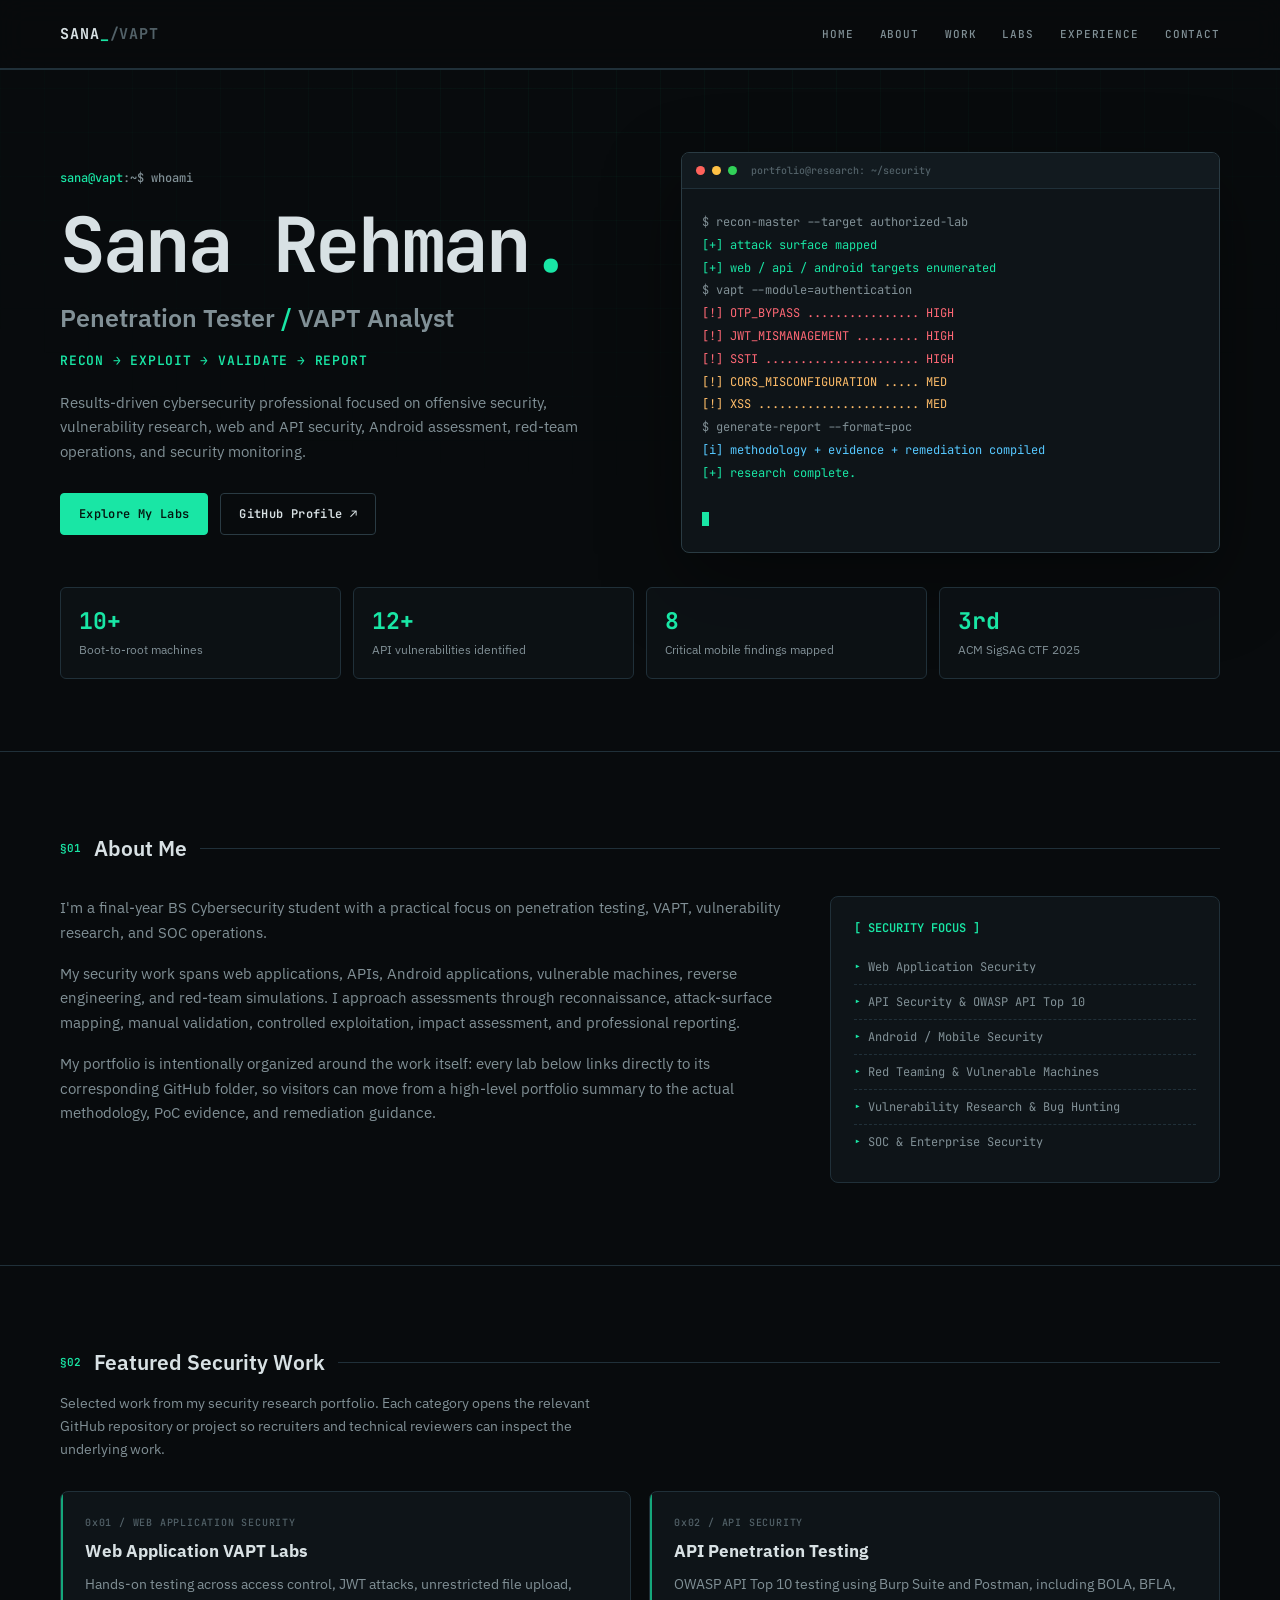
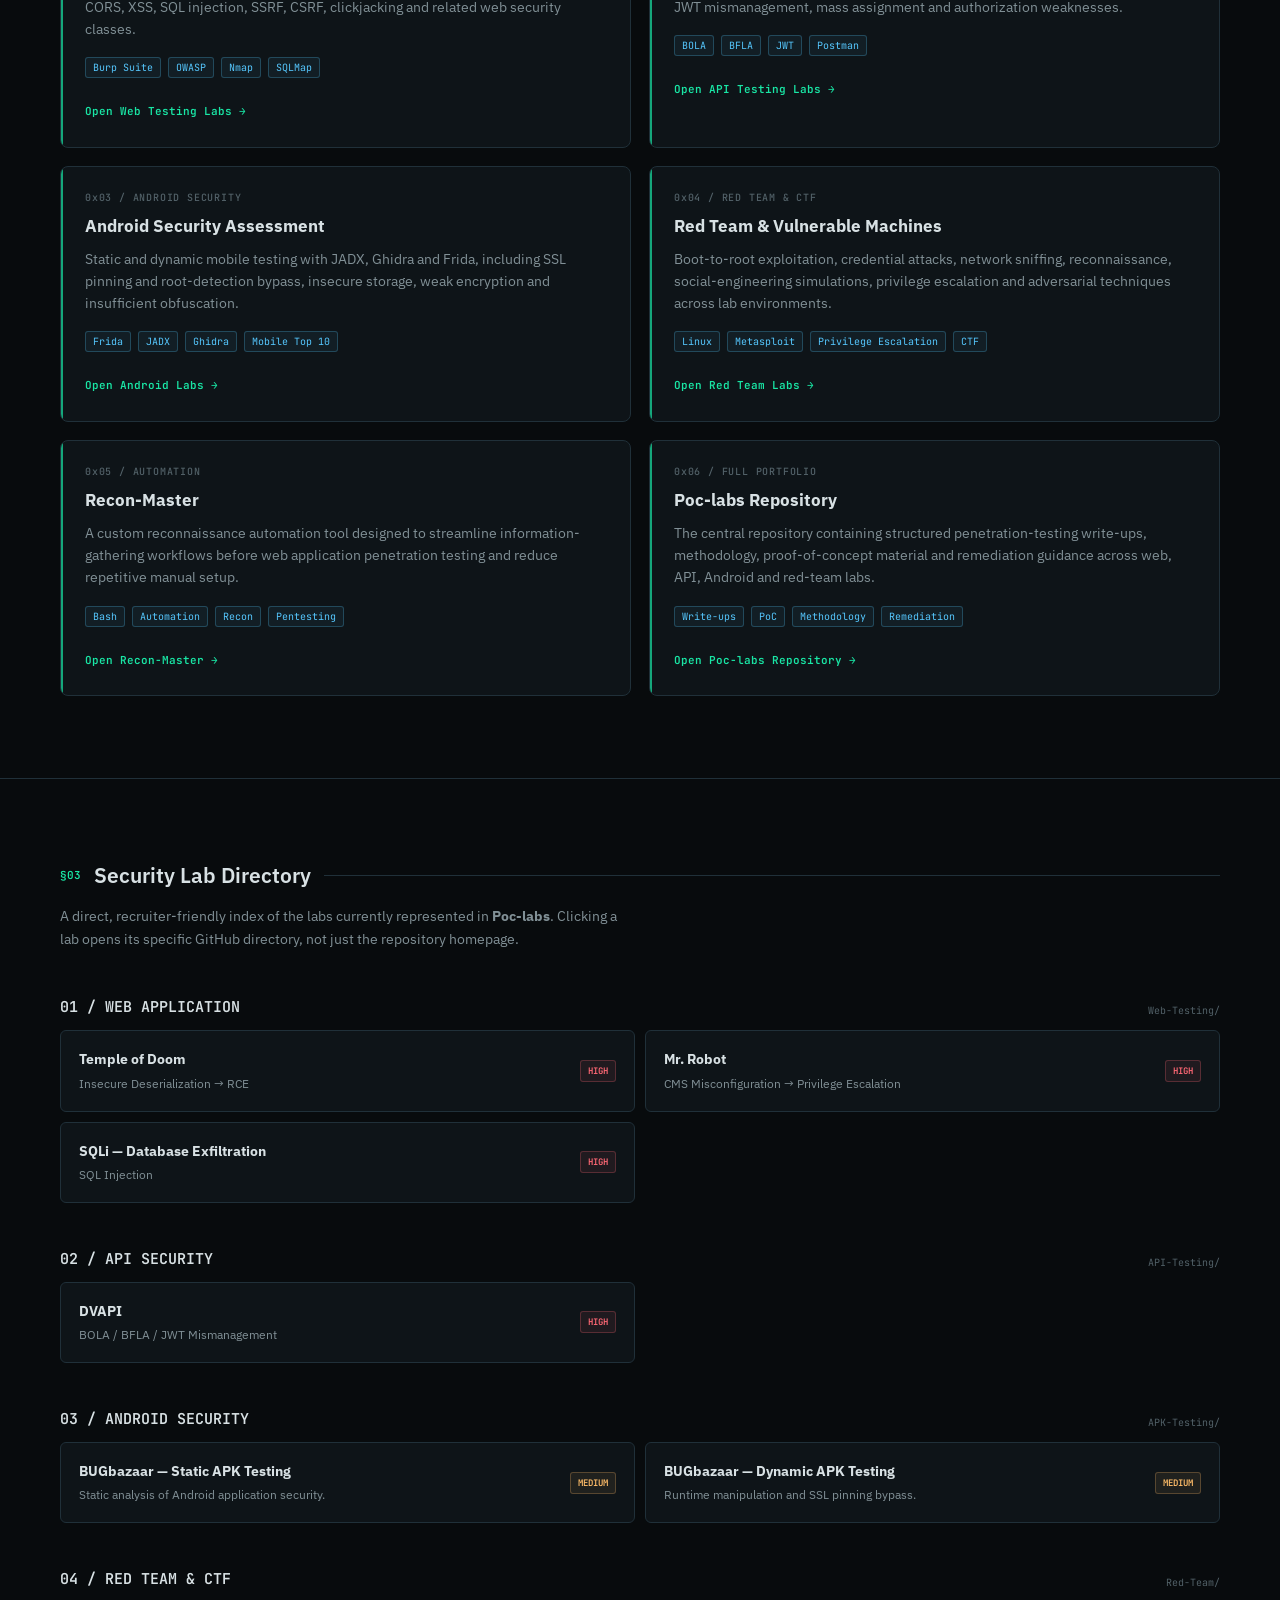
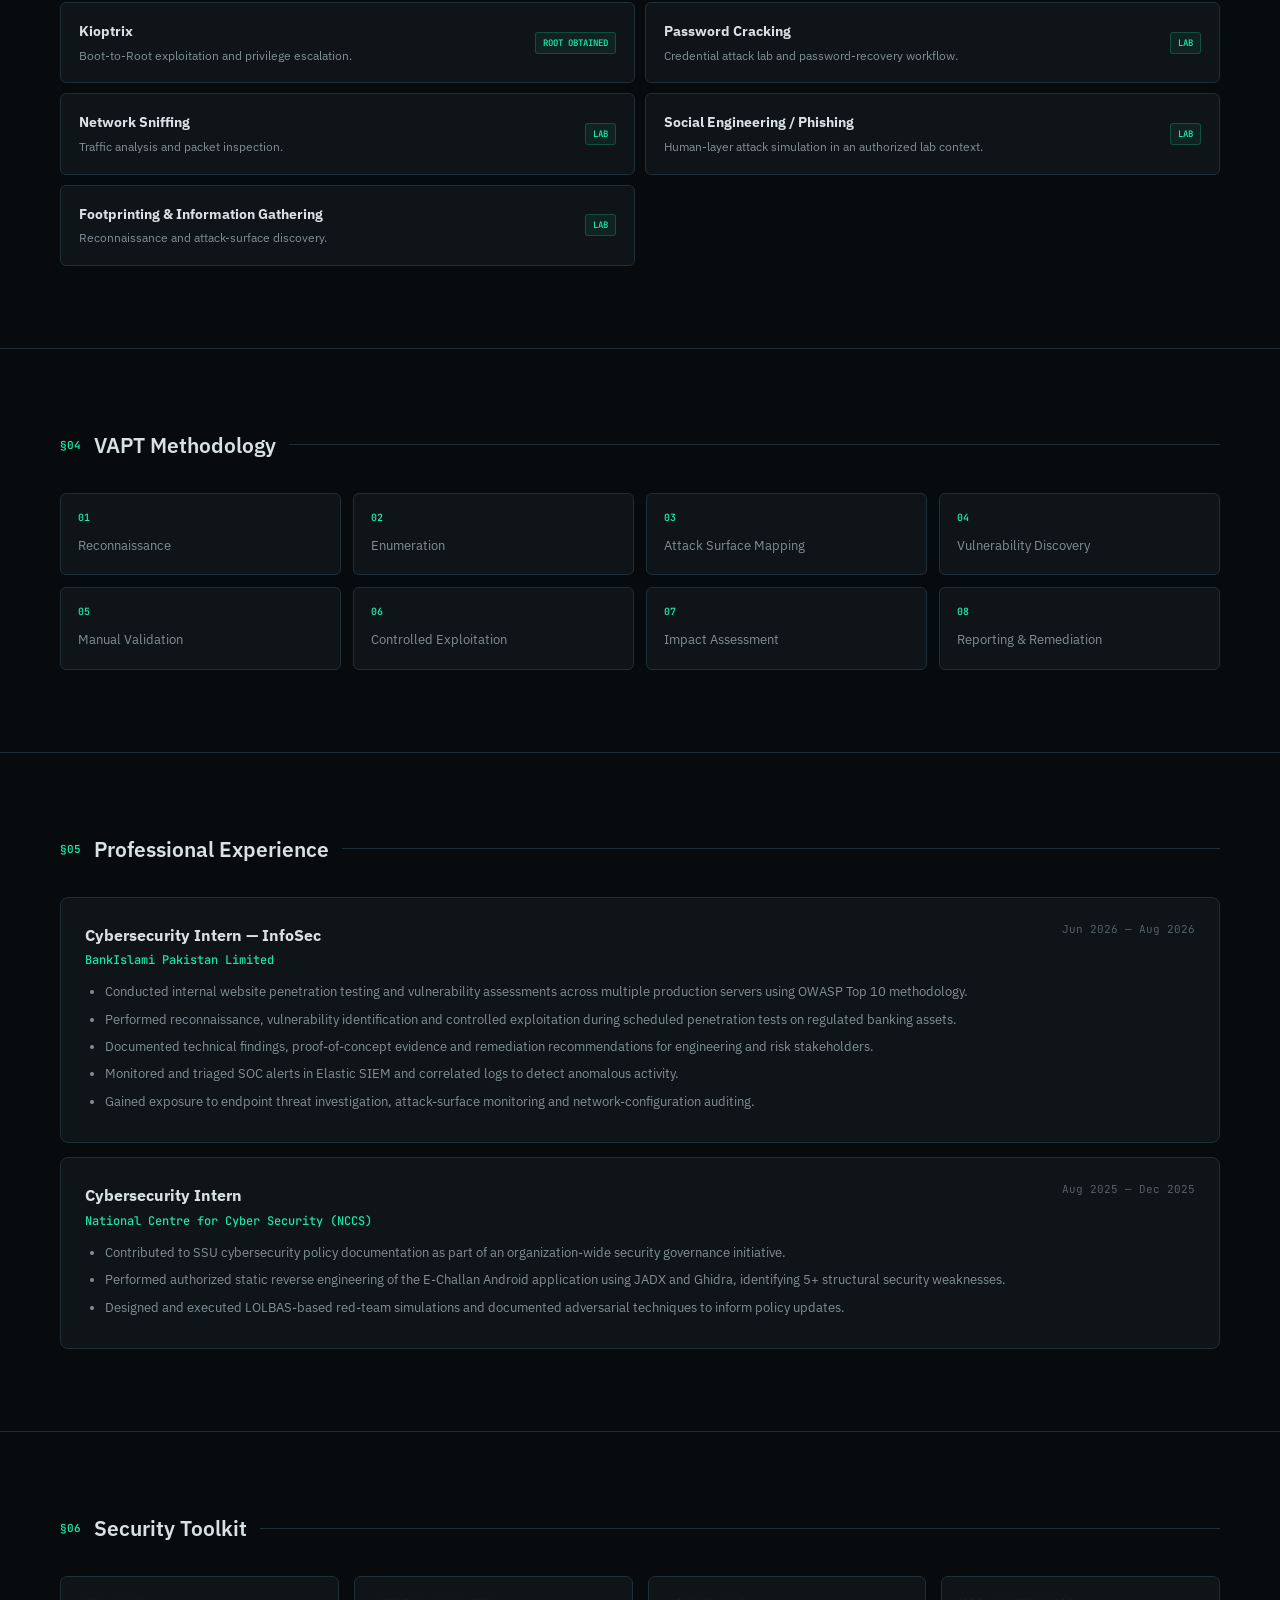
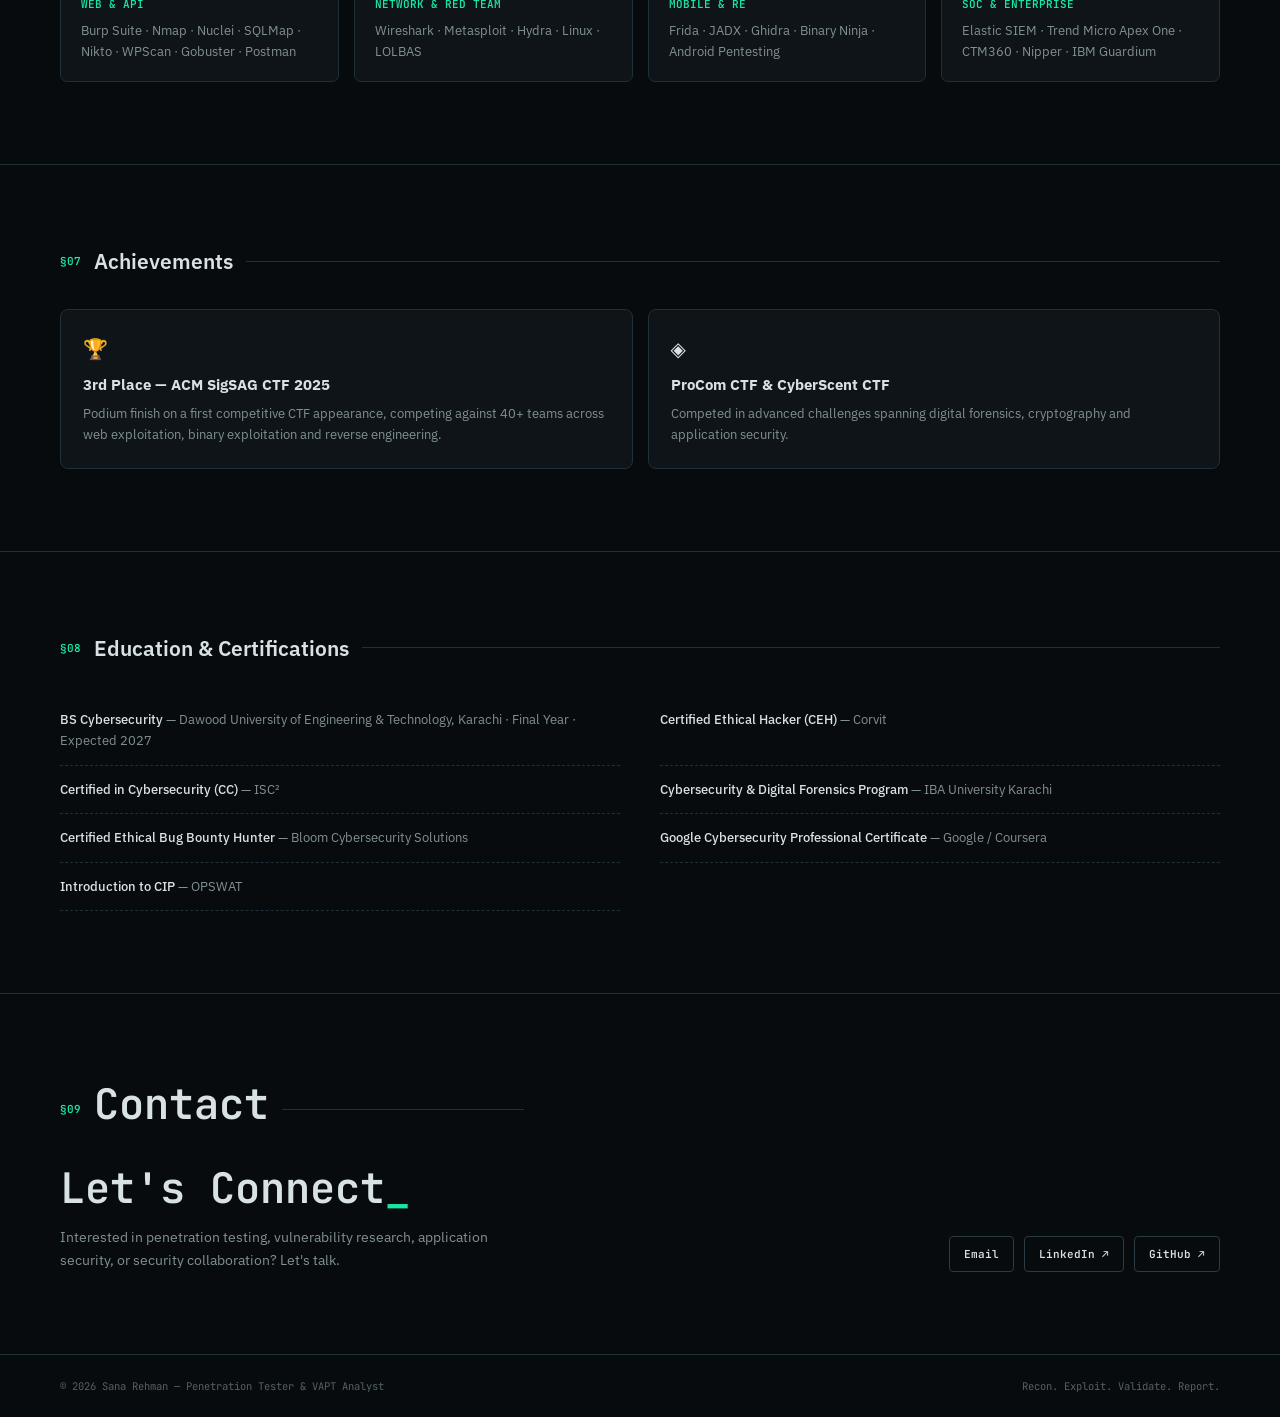
==== commit 5a2e792a: "Add files via upload" ====
--- a/index.html
+++ b/index.html
@@ -3,606 +3,731 @@
 <head>
 <meta charset="UTF-8">
 <meta name="viewport" content="width=device-width, initial-scale=1.0">
-<title>Sana Rehman | Penetration Tester &amp; VAPT Analyst</title>
-<meta name="description" content="Sana Rehman's penetration testing and VAPT portfolio — web, API, Android and enterprise security research, real bug-bounty findings, and internship work in banking infosec.">
+<meta name="description" content="Sana Rehman — Penetration Tester and VAPT Analyst. Web, API, Android, red-team labs, vulnerability research and security projects.">
+<meta name="theme-color" content="#080b0d">
+<title>Sana Rehman | Penetration Tester & VAPT Analyst</title>
 
 <link rel="preconnect" href="https://fonts.googleapis.com">
 <link rel="preconnect" href="https://fonts.gstatic.com" crossorigin>
-<link href="https://fonts.googleapis.com/css2?family=JetBrains+Mono:ital,wght@0,400;0,500;0,600;0,700;1,400&family=IBM+Plex+Sans:wght@400;500;600;700&display=swap" rel="stylesheet">
+<link href="https://fonts.googleapis.com/css2?family=IBM+Plex+Sans:wght@400;500;600;700&family=JetBrains+Mono:wght@400;500;600;700&display=swap" rel="stylesheet">
 
 <style>
-  :root{
-    --bg: #0a0d0f;
-    --bg-panel: #10161a;
-    --bg-panel-2: #141c21;
-    --border: #1f2b30;
-    --border-bright: #24343a;
-    --text: #cfd8dc;
-    --text-dim: #7b8a90;
-    --text-faint: #4d5a5f;
-    --accent: #17e3a3;
-    --accent-dim: #0f8f68;
-    --warn: #ffb454;
-    --danger: #ff5f6d;
-    --info: #4fc3f7;
-    --mono: 'JetBrains Mono', ui-monospace, monospace;
-    --sans: 'IBM Plex Sans', system-ui, sans-serif;
-    --maxw: 1080px;
+:root{
+  --bg:#080b0d;
+  --panel:#0e1418;
+  --panel2:#121a1f;
+  --panel3:#172127;
+  --border:#203039;
+  --border2:#2a3b43;
+  --text:#d8e1e4;
+  --muted:#819096;
+  --faint:#526168;
+  --accent:#19e6a5;
+  --accent2:#0fa876;
+  --cyan:#56c8ff;
+  --amber:#ffbd69;
+  --red:#ff6875;
+  --max:1160px;
+  --mono:"JetBrains Mono",ui-monospace,SFMono-Regular,Consolas,monospace;
+  --sans:"IBM Plex Sans",system-ui,sans-serif;
+}
+
+*{box-sizing:border-box}
+html{scroll-behavior:smooth}
+body{
+  margin:0;
+  background:var(--bg);
+  color:var(--text);
+  font-family:var(--sans);
+  line-height:1.65;
+  -webkit-font-smoothing:antialiased;
+}
+body:before{
+  content:"";
+  position:fixed; inset:0; pointer-events:none; z-index:-2;
+  background:
+    linear-gradient(rgba(25,230,165,.035) 1px,transparent 1px),
+    linear-gradient(90deg,rgba(25,230,165,.035) 1px,transparent 1px);
+  background-size:44px 44px;
+  mask-image:radial-gradient(ellipse 85% 65% at 50% 0%,#000 20%,transparent 85%);
+}
+body:after{
+  content:"";
+  position:fixed; inset:0; pointer-events:none; z-index:20; opacity:.18;
+  background:repeating-linear-gradient(0deg,transparent 0,transparent 3px,rgba(255,255,255,.018) 4px);
+}
+a{color:inherit;text-decoration:none}
+button{font:inherit}
+::selection{background:var(--accent);color:#03140e}
+
+.wrap{width:min(var(--max),calc(100% - 48px));margin:auto}
+
+.nav{
+  position:sticky;top:0;z-index:100;
+  border-bottom:1px solid var(--border);
+  background:rgba(8,11,13,.88);
+  backdrop-filter:blur(14px);
+}
+.nav-inner{
+  min-height:68px;display:flex;align-items:center;justify-content:space-between;
+}
+.logo{font:700 15px var(--mono);letter-spacing:.06em}
+.logo b{color:var(--accent)}
+.logo i{font-style:normal;color:var(--faint)}
+.nav-links{display:flex;gap:26px}
+.nav-links a{
+  color:var(--muted);font:500 11px var(--mono);
+  text-transform:uppercase;letter-spacing:.08em;
+  transition:.18s;
+}
+.nav-links a:hover{color:var(--accent)}
+.nav-toggle{
+  display:none;width:40px;height:36px;border:1px solid var(--border2);
+  background:var(--panel);color:var(--muted);border-radius:5px;cursor:pointer;
+}
+.nav-toggle span{display:block;width:18px;height:2px;background:currentColor;margin:4px auto}
+
+.hero{padding:82px 0 72px}
+.hero-grid{display:grid;grid-template-columns:1.02fr .98fr;gap:60px;align-items:center}
+.prompt{
+  font:500 12px var(--mono);color:var(--muted);margin-bottom:20px
+}
+.prompt span{color:var(--accent)}
+h1{
+  margin:0;color:var(--text);
+  font:700 clamp(43px,7vw,76px)/1.03 var(--mono);
+  letter-spacing:-.045em;
+}
+h1 em{font-style:normal;color:var(--accent)}
+.hero h2{
+  margin:16px 0 18px;
+  color:var(--muted);font:600 clamp(18px,2.4vw,25px) var(--sans);
+}
+.tagline{font:600 13px var(--mono);color:var(--accent);letter-spacing:.06em}
+.intro{max-width:65ch;color:var(--muted);font-size:15px;margin:22px 0 28px}
+.actions{display:flex;gap:12px;flex-wrap:wrap}
+.btn{
+  display:inline-flex;align-items:center;justify-content:center;
+  padding:12px 18px;border:1px solid var(--border2);border-radius:4px;
+  font:600 12px var(--mono);letter-spacing:.03em;transition:.18s;
+}
+.btn.primary{background:var(--accent);border-color:var(--accent);color:#04160f}
+.btn.primary:hover{box-shadow:0 0 28px rgba(25,230,165,.25);transform:translateY(-1px)}
+.btn.secondary:hover{border-color:var(--accent);color:var(--accent)}
+
+.terminal{
+  background:var(--panel);border:1px solid var(--border2);
+  border-radius:8px;overflow:hidden;
+  box-shadow:0 28px 80px rgba(0,0,0,.38);
+}
+.term-top{
+  display:flex;align-items:center;gap:7px;
+  padding:11px 14px;background:var(--panel2);border-bottom:1px solid var(--border);
+}
+.dot{width:9px;height:9px;border-radius:50%}
+.dot.r{background:#ff625b}.dot.y{background:#ffc145}.dot.g{background:#31d158}
+.term-title{margin-left:7px;color:var(--faint);font:500 10px var(--mono)}
+.term-body{
+  padding:22px 20px;min-height:330px;
+  color:var(--muted);font:12px/1.9 var(--mono);white-space:pre-wrap;
+}
+.ok{color:var(--accent)}.warn{color:var(--amber)}.bad{color:var(--red)}.info{color:var(--cyan)}
+
+.stats{
+  display:grid;grid-template-columns:repeat(4,1fr);gap:12px;
+  margin-top:34px;
+}
+.stat{
+  background:rgba(14,20,24,.72);border:1px solid var(--border);
+  border-radius:6px;padding:18px;
+}
+.stat strong{display:block;font:700 23px var(--mono);color:var(--accent)}
+.stat span{display:block;margin-top:5px;color:var(--muted);font-size:11.5px}
+
+section{padding:82px 0;border-top:1px solid var(--border)}
+.section-head{display:flex;align-items:center;gap:13px;margin-bottom:34px}
+.section-no{font:600 11px var(--mono);color:var(--accent)}
+.section-title{margin:0;font:600 21px var(--sans);color:var(--text)}
+.section-head:after{content:"";height:1px;background:var(--border);flex:1}
+.section-desc{max-width:72ch;color:var(--muted);font-size:14px;margin:-18px 0 30px}
+
+.about-grid{display:grid;grid-template-columns:1.3fr .7fr;gap:46px}
+.about p{color:var(--muted);font-size:15px;margin:0 0 16px}
+.focus{
+  background:var(--panel);border:1px solid var(--border);border-radius:8px;padding:23px;
+}
+.focus h3{margin:0 0 14px;font:600 12px var(--mono);color:var(--accent)}
+.focus ul{list-style:none;margin:0;padding:0}
+.focus li{
+  padding:9px 0;border-top:1px dashed var(--border);
+  color:var(--muted);font:12px var(--mono);
+}
+.focus li:first-child{border-top:0}
+.focus li:before{content:"▸ ";color:var(--accent)}
+
+.feature-grid{display:grid;grid-template-columns:repeat(2,1fr);gap:18px}
+.feature{
+  background:var(--panel);border:1px solid var(--border);border-radius:8px;
+  padding:24px;transition:.18s;position:relative;overflow:hidden;
+}
+.feature:before{
+  content:"";position:absolute;left:0;top:0;bottom:0;width:2px;background:var(--accent);
+  opacity:.7;
+}
+.feature:hover{border-color:var(--border2);transform:translateY(-2px)}
+.kicker{font:500 10px var(--mono);color:var(--faint);letter-spacing:.08em}
+.feature h3{margin:8px 0 8px;font-size:17px}
+.feature p{margin:0 0 17px;color:var(--muted);font-size:13.5px}
+.tags{display:flex;gap:7px;flex-wrap:wrap;margin-bottom:18px}
+.tag{
+  border:1px solid rgba(86,200,255,.25);background:rgba(86,200,255,.06);
+  color:var(--cyan);padding:3px 7px;border-radius:3px;font:10px var(--mono)
+}
+.link{
+  color:var(--accent);font:600 11px var(--mono)
+}
+.link:hover{text-decoration:underline}
+
+.lab-section{margin-top:46px}
+.lab-section:first-child{margin-top:0}
+.lab-head{
+  display:flex;justify-content:space-between;align-items:end;gap:20px;
+  margin-bottom:13px
+}
+.lab-head h3{margin:0;font:600 15px var(--mono)}
+.lab-head p{margin:0;color:var(--faint);font:10px var(--mono)}
+.lab-list{display:grid;grid-template-columns:repeat(2,1fr);gap:10px}
+.lab{
+  display:grid;grid-template-columns:1fr auto;gap:15px;align-items:center;
+  padding:17px 18px;background:var(--panel);
+  border:1px solid var(--border);border-radius:6px;
+  transition:.18s;
+}
+.lab:hover{border-color:var(--accent2);background:var(--panel2)}
+.lab h4{margin:0 0 4px;font-size:13.5px}
+.lab p{margin:0;color:var(--muted);font-size:11.5px}
+.badge{
+  font:600 9px var(--mono);padding:4px 7px;border-radius:3px;
+  white-space:nowrap;text-transform:uppercase
+}
+.high{color:var(--red);background:rgba(255,104,117,.08);border:1px solid rgba(255,104,117,.25)}
+.medium{color:var(--amber);background:rgba(255,189,105,.08);border:1px solid rgba(255,189,105,.25)}
+.result{color:var(--accent);background:rgba(25,230,165,.07);border:1px solid rgba(25,230,165,.22)}
+
+.method{display:grid;grid-template-columns:repeat(4,1fr);gap:12px}
+.step{
+  padding:17px;background:var(--panel);border:1px solid var(--border);border-radius:6px
+}
+.step b{display:block;color:var(--accent);font:600 10px var(--mono);margin-bottom:7px}
+.step span{color:var(--muted);font-size:13px}
+
+.timeline{display:grid;gap:14px}
+.exp{
+  background:var(--panel);border:1px solid var(--border);border-radius:8px;padding:24px
+}
+.exp-top{display:flex;justify-content:space-between;gap:20px;flex-wrap:wrap;margin-bottom:13px}
+.exp h3{margin:0;font-size:16px}
+.exp .org{margin-top:4px;color:var(--accent);font:500 12px var(--mono)}
+.date{color:var(--faint);font:11px var(--mono)}
+.exp ul{margin:0;padding-left:20px;color:var(--muted);font-size:13px}
+.exp li{margin:6px 0}
+
+.tools{display:grid;grid-template-columns:repeat(4,1fr);gap:15px}
+.tool{
+  padding:20px;background:var(--panel);border:1px solid var(--border);border-radius:7px
+}
+.tool h3{margin:0 0 9px;color:var(--accent);font:600 11px var(--mono)}
+.tool p{margin:0;color:var(--muted);font-size:12.5px}
+
+.achievements{display:grid;grid-template-columns:1fr 1fr;gap:15px}
+.achievement{
+  background:var(--panel);border:1px solid var(--border);border-radius:8px;padding:22px
+}
+.achievement .icon{font-size:20px}
+.achievement h3{margin:8px 0 5px;font-size:15px}
+.achievement p{margin:0;color:var(--muted);font-size:13px}
+
+.certs{display:grid;grid-template-columns:1fr 1fr;gap:0 40px}
+.cert{
+  padding:13px 0;border-bottom:1px dashed var(--border);
+  color:var(--muted);font-size:13px
+}
+.cert b{color:var(--text);font-weight:500}
+
+.contact{
+  display:flex;justify-content:space-between;align-items:end;gap:30px;flex-wrap:wrap
+}
+.contact h2{margin:0 0 10px;font:600 clamp(27px,4vw,42px) var(--mono)}
+.contact p{margin:0;color:var(--muted);max-width:58ch;font-size:14px}
+.contact-links{display:flex;gap:10px;flex-wrap:wrap}
+.contact-links a{padding:10px 14px;border:1px solid var(--border2);border-radius:4px;font:600 11px var(--mono)}
+.contact-links a:hover{border-color:var(--accent);color:var(--accent)}
+
+footer{
+  border-top:1px solid var(--border);padding:24px 0;
+  color:var(--faint);font:10.5px var(--mono)
+}
+.footer-inner{display:flex;justify-content:space-between;gap:15px;flex-wrap:wrap}
+
+@media(max-width:900px){
+  .hero-grid,.about-grid{grid-template-columns:1fr}
+  .tools{grid-template-columns:repeat(2,1fr)}
+  .method{grid-template-columns:repeat(2,1fr)}
+}
+@media(max-width:720px){
+  .nav-links{
+    display:none;position:absolute;top:68px;left:0;right:0;
+    flex-direction:column;gap:0;background:var(--panel);
+    border-bottom:1px solid var(--border)
   }
-
-  *{ box-sizing:border-box; }
-  html{ scroll-behavior:smooth; }
-  @media (prefers-reduced-motion: reduce){
-    html{ scroll-behavior:auto; }
-    *{ animation-duration:0.01ms !important; animation-iteration-count:1 !important; transition-duration:0.01ms !important; }
-  }
-
-  body{
-    margin:0;
-    background:var(--bg);
-    color:var(--text);
-    font-family:var(--sans);
-    line-height:1.65;
-    -webkit-font-smoothing:antialiased;
-    position:relative;
-  }
-
-  ::selection{ background:var(--accent); color:#031a13; }
-
-  a{ color:var(--accent); text-decoration:none; }
-  a:focus-visible, button:focus-visible{ outline:2px solid var(--accent); outline-offset:3px; }
-
-  .wrap{ max-width:var(--maxw); margin:0 auto; padding:0 28px; }
-
-  /* ambient background */
-  .grid-overlay{
-    position:fixed; inset:0; pointer-events:none; z-index:0;
-    background-image:
-      linear-gradient(rgba(23,227,163,0.035) 1px, transparent 1px),
-      linear-gradient(90deg, rgba(23,227,163,0.035) 1px, transparent 1px);
-    background-size:44px 44px;
-    mask-image:radial-gradient(ellipse 80% 60% at 50% 0%, #000 40%, transparent 100%);
-  }
-  .scanline{
-    position:fixed; inset:0; pointer-events:none; z-index:1; opacity:0.5;
-    background:repeating-linear-gradient(0deg, rgba(0,0,0,0) 0px, rgba(0,0,0,0) 2px, rgba(255,255,255,0.012) 3px, rgba(0,0,0,0) 4px);
-  }
-
-  /* nav */
-  #site-nav{
-    position:sticky; top:0; z-index:50;
-    display:flex; align-items:center; justify-content:space-between;
-    padding:18px 28px;
-    background:rgba(10,13,15,0.86);
-    backdrop-filter:blur(10px);
-    border-bottom:1px solid var(--border);
-  }
-  .logo{ font-family:var(--mono); font-weight:700; letter-spacing:0.04em; color:var(--text); }
-  .cursor-blink{ color:var(--accent); animation:blink 1.1s step-end infinite; }
-  @keyframes blink{ 50%{ opacity:0; } }
-  .nav-links{ display:flex; gap:28px; }
-  .nav-links a{
-    font-family:var(--mono); font-size:12.5px; letter-spacing:0.06em; color:var(--text-dim);
-    text-transform:uppercase; transition:color .15s;
-  }
-  .nav-links a:hover{ color:var(--accent); }
-  .nav-toggle{ display:none; background:none; border:1px solid var(--border-bright); border-radius:4px; width:38px; height:34px; cursor:pointer; }
-  .nav-toggle span{ display:block; width:18px; height:2px; background:var(--text-dim); margin:4px auto; }
-
-  @media (max-width:820px){
-    .nav-links{
-      position:fixed; top:64px; right:0; left:0; z-index:49;
-      flex-direction:column; gap:0;
-      background:var(--bg-panel); border-bottom:1px solid var(--border);
-      max-height:0; overflow:hidden; transition:max-height .25s ease;
-    }
-    .nav-links.open{ max-height:400px; }
-    .nav-links a{ padding:16px 28px; border-top:1px solid var(--border); }
-    .nav-toggle{ display:block; }
-  }
-
-  /* hero */
-  .hero{ position:relative; z-index:2; padding:76px 0 60px; }
-  .hero-grid{ display:grid; grid-template-columns:1.05fr 0.95fr; gap:56px; align-items:center; }
-  @media (max-width:900px){ .hero-grid{ grid-template-columns:1fr; } }
-
-  .terminal-text{ font-family:var(--mono); font-size:13px; color:var(--text-dim); margin:0 0 18px; }
-  .prompt{ color:var(--accent); }
-  .prompt-sep{ color:var(--text-faint); }
-
-  h1{
-    font-family:var(--mono); font-weight:700; font-size:clamp(42px,7vw,68px);
-    margin:0 0 6px; letter-spacing:-0.01em; color:var(--text);
-  }
-  .accent-dot{ color:var(--accent); }
-  h2{
-    font-family:var(--sans); font-weight:600; font-size:clamp(18px,2.4vw,24px);
-    margin:0 0 18px; color:var(--text-dim);
-  }
-  .divider{ color:var(--accent); padding:0 6px; }
-
-  .tagline{
-    font-family:var(--mono); font-size:14px; color:var(--accent);
-    letter-spacing:0.05em; margin:0 0 18px;
-  }
-  .intro{ color:var(--text-dim); font-size:15.5px; max-width:46ch; margin:0 0 30px; }
-
-  .buttons{ display:flex; gap:14px; flex-wrap:wrap; }
-  .btn{
-    font-family:var(--mono); font-size:13px; letter-spacing:0.04em; padding:12px 22px;
-    border-radius:3px; border:1px solid var(--border-bright); transition:all .15s;
-  }
-  .btn.primary{ background:var(--accent); color:#031a13; border-color:var(--accent); font-weight:600; }
-  .btn.primary:hover{ background:#1cffb8; box-shadow:0 0 22px rgba(23,227,163,0.35); }
-  .btn.secondary{ color:var(--text); }
-  .btn.secondary:hover{ border-color:var(--accent); color:var(--accent); }
-
-  .term-window{
-    background:var(--bg-panel); border:1px solid var(--border-bright); border-radius:8px;
-    overflow:hidden; box-shadow:0 30px 60px -20px rgba(0,0,0,0.6);
-  }
-  .term-bar{
-    display:flex; align-items:center; gap:8px; padding:11px 14px;
-    background:var(--bg-panel-2); border-bottom:1px solid var(--border);
-  }
-  .term-dot{ width:10px; height:10px; border-radius:50%; }
-  .term-dot.red{ background:#ff5f56; } .term-dot.yellow{ background:#ffbd2e; } .term-dot.green{ background:#27c93f; }
-  .term-title{ font-family:var(--mono); font-size:11.5px; color:var(--text-faint); margin-left:8px; }
-  .term-body{
-    font-family:var(--mono); font-size:12.5px; line-height:1.85; padding:20px 18px;
-    min-height:280px; color:var(--text-dim); white-space:pre-wrap;
-  }
-  .term-body .ok{ color:var(--accent); }
-  .term-body .hi{ color:var(--danger); }
-  .term-body .md{ color:var(--warn); }
-  .term-body .info{ color:var(--info); }
-  .term-cursor{ display:inline-block; width:7px; height:14px; background:var(--accent); vertical-align:middle; animation:blink 1s step-end infinite; }
-
-  .scroll-cue{ display:block; width:22px; height:36px; margin:56px auto 0; border:1px solid var(--border-bright); border-radius:12px; position:relative; }
-  .scroll-cue span{ position:absolute; top:6px; left:50%; width:3px; height:8px; background:var(--accent); border-radius:2px; transform:translateX(-50%); animation:scrollcue 1.6s ease infinite; }
-  @keyframes scrollcue{ 0%{ opacity:1; top:6px; } 70%{ opacity:0; top:18px; } 100%{ opacity:0; top:6px; } }
-
-  /* sections */
-  section{ position:relative; z-index:2; padding:76px 0; }
-  section.reveal{ border-top:1px solid var(--border); }
-  .section-title{
-    font-family:var(--mono); font-size:13px; color:var(--text); text-transform:uppercase;
-    letter-spacing:0.08em; margin:0 0 34px; display:flex; align-items:center; gap:12px;
-  }
-  .sec-tag{ color:var(--accent); }
-  .section-title::after{ content:''; flex:1; height:1px; background:var(--border); }
-  .section-description{ color:var(--text-dim); font-size:14.5px; max-width:60ch; margin:-18px 0 34px; }
-
-  h3{ font-family:var(--sans); font-size:17px; color:var(--text); margin:0 0 8px; }
-
-  /* about */
-  .about-content{ display:grid; grid-template-columns:1.3fr 1fr; gap:48px; }
-  @media (max-width:820px){ .about-content{ grid-template-columns:1fr; } }
-  .about-text p{ color:var(--text-dim); font-size:15px; margin:0 0 16px; }
-  .focus-box{ background:var(--bg-panel); border:1px solid var(--border); border-radius:8px; padding:22px 24px; }
-  .focus-box h3{ font-family:var(--mono); font-size:13px; letter-spacing:0.04em; }
-  .bracket{ color:var(--accent); }
-  .focus-box ul{ list-style:none; margin:14px 0 0; padding:0; }
-  .focus-box li{ font-family:var(--mono); font-size:13px; color:var(--text-dim); padding:7px 0; border-top:1px dashed var(--border); }
-  .focus-box li:first-child{ border-top:none; }
-  .focus-box li::before{ content:'▸ '; color:var(--accent); }
-
-  /* projects */
-  .projects-grid{ display:grid; grid-template-columns:repeat(2,1fr); gap:20px; }
-  @media (max-width:820px){ .projects-grid{ grid-template-columns:1fr; } }
-  .project-card{
-    background:var(--bg-panel); border:1px solid var(--border); border-radius:8px;
-    padding:26px; transition:border-color .15s, transform .15s;
-    display:flex; flex-direction:column;
-  }
-  .project-card:hover{ border-color:var(--border-bright); transform:translateY(-2px); }
-  .project-number{ font-family:var(--mono); font-size:12px; color:var(--text-faint); margin-bottom:10px; }
-  .project-card p{ color:var(--text-dim); font-size:14px; margin:0 0 16px; }
-  .tags{ display:flex; flex-wrap:wrap; gap:8px; margin-bottom:18px; }
-  .tags span{
-    font-family:var(--mono); font-size:11px; color:var(--info); background:rgba(79,195,247,0.08);
-    border:1px solid rgba(79,195,247,0.25); border-radius:3px; padding:3px 8px;
-  }
-  .project-link{ font-family:var(--mono); font-size:12.5px; font-weight:600; margin-top:auto; }
-  .project-link .arrow{ display:inline-block; transition:transform .15s; }
-  .project-link:hover .arrow{ transform:translateX(4px); }
-
-  /* methodology */
-  .methodology{ display:grid; grid-template-columns:repeat(4,1fr); gap:14px 24px; }
-  @media (max-width:820px){ .methodology{ grid-template-columns:repeat(2,1fr); } }
-  @media (max-width:480px){ .methodology{ grid-template-columns:1fr; } }
-  .methodology div{ display:flex; align-items:baseline; gap:10px; padding:10px 0; border-bottom:1px solid var(--border); }
-  .step-index{ font-family:var(--mono); font-size:12px; color:var(--accent); }
-  .methodology strong{ font-weight:500; font-size:14px; color:var(--text-dim); }
-
-  /* research */
-  .research-grid{ display:grid; grid-template-columns:repeat(3,1fr); gap:18px; }
-  @media (max-width:820px){ .research-grid{ grid-template-columns:1fr 1fr; } }
-  @media (max-width:560px){ .research-grid{ grid-template-columns:1fr; } }
-  .research-card{ background:var(--bg-panel); border:1px solid var(--border); border-radius:8px; padding:20px; }
-  .severity{ font-family:var(--mono); font-size:10.5px; letter-spacing:0.05em; padding:3px 8px; border-radius:3px; display:inline-block; margin-bottom:12px; }
-  .severity.high{ color:var(--danger); background:rgba(255,95,109,0.1); border:1px solid rgba(255,95,109,0.3); }
-  .severity.medium{ color:var(--warn); background:rgba(255,180,84,0.1); border:1px solid rgba(255,180,84,0.3); }
-  .research-card p{ color:var(--text-dim); font-size:13.5px; margin:0; }
-  .research-source{ font-family:var(--mono); font-size:11px; color:var(--text-faint); margin-top:10px; }
-
-  /* experience */
-  .experience-card{ background:var(--bg-panel); border:1px solid var(--border); border-radius:8px; padding:26px 28px; margin-bottom:18px; }
-  .experience-header{ display:flex; justify-content:space-between; align-items:flex-start; gap:16px; margin-bottom:14px; flex-wrap:wrap; }
-  .experience-header h4{ margin:2px 0 0; font-weight:500; color:var(--accent); font-size:14.5px; }
-  .exp-date{ font-family:var(--mono); font-size:12px; color:var(--text-faint); white-space:nowrap; }
-  .experience-card ul{ margin:0; padding-left:20px; color:var(--text-dim); font-size:14px; }
-  .experience-card li{ margin-bottom:6px; }
-
-  /* achievements */
-  .achievement{ display:flex; gap:20px; align-items:flex-start; background:var(--bg-panel); border:1px solid var(--border); border-radius:8px; padding:24px 26px; margin-bottom:14px; }
-  .trophy{ font-size:26px; line-height:1; }
-  .achievement p{ color:var(--text-dim); font-size:14px; margin:6px 0 0; }
-
-  /* tools */
-  .tools-grid{ display:grid; grid-template-columns:repeat(4,1fr); gap:20px; }
-  @media (max-width:820px){ .tools-grid{ grid-template-columns:repeat(2,1fr); } }
-  .tools-grid h3{ font-family:var(--mono); font-size:12.5px; letter-spacing:0.03em; color:var(--accent); margin-bottom:10px; }
-  .tools-grid p{ color:var(--text-dim); font-size:13.5px; margin:0; }
-
-  /* certs */
-  .cert-list{ display:grid; grid-template-columns:1fr 1fr; gap:10px 40px; }
-  @media (max-width:700px){ .cert-list{ grid-template-columns:1fr; } }
-  .cert-list p{ margin:0; padding:12px 0; border-bottom:1px dashed var(--border); font-size:14px; color:var(--text-dim); }
-  .cert-list strong{ color:var(--text); font-weight:500; }
-  .cert-new{ color:var(--accent); font-family:var(--mono); font-size:10px; letter-spacing:0.04em; border:1px solid var(--accent-dim); border-radius:3px; padding:2px 6px; margin-left:8px; vertical-align:middle; }
-
-  /* contact */
-  .contact-content{ text-align:left; }
-  .contact-content h2{ font-family:var(--mono); font-size:clamp(26px,4vw,38px); color:var(--text); }
-  .contact-content p{ color:var(--text-dim); max-width:50ch; margin:0 0 26px; }
-  .contact-meta{ font-family:var(--mono); font-size:13px; color:var(--text-faint); margin:0 0 22px; }
-  .contact-links{ display:flex; gap:28px; flex-wrap:wrap; }
-  .contact-links a{ font-family:var(--mono); font-size:14px; border-bottom:1px solid var(--border-bright); padding-bottom:3px; }
-  .contact-links a:hover{ border-color:var(--accent); }
-
-  footer{ position:relative; z-index:2; border-top:1px solid var(--border); padding:26px 28px; display:flex; justify-content:space-between; flex-wrap:wrap; gap:8px; }
-  footer p{ font-family:var(--mono); font-size:11.5px; color:var(--text-faint); margin:0; }
+  .nav-links.open{display:flex}
+  .nav-links a{padding:15px 24px;border-top:1px solid var(--border)}
+  .nav-toggle{display:block}
+  .stats{grid-template-columns:repeat(2,1fr)}
+  .feature-grid,.lab-list,.achievements,.certs{grid-template-columns:1fr}
+  .wrap{width:min(var(--max),calc(100% - 34px))}
+}
+@media(max-width:480px){
+  .hero{padding-top:58px}
+  .stats,.tools,.method{grid-template-columns:1fr}
+  section{padding:62px 0}
+  .term-body{min-height:300px;font-size:10.5px}
+}
 </style>
 </head>
 
 <body>
 
-<div class="scanline" aria-hidden="true"></div>
-<div class="grid-overlay" aria-hidden="true"></div>
-
-<nav id="site-nav">
-    <div class="logo">SANA<span class="cursor-blink">_</span></div>
+<nav class="nav">
+  <div class="wrap nav-inner">
+    <a class="logo" href="#home">SANA<span><b>_</b></span><i>/VAPT</i></a>
     <button class="nav-toggle" id="navToggle" aria-label="Toggle navigation" aria-expanded="false">
-        <span></span><span></span><span></span>
+      <span></span><span></span><span></span>
     </button>
     <div class="nav-links" id="navLinks">
-        <a href="#home">Home</a>
-        <a href="#about">About</a>
-        <a href="#projects">Projects</a>
-        <a href="#research">Research</a>
-        <a href="#experience">Experience</a>
-        <a href="#contact">Contact</a>
-    </div>
+      <a href="#home">Home</a>
+      <a href="#about">About</a>
+      <a href="#work">Work</a>
+      <a href="#labs">Labs</a>
+      <a href="#experience">Experience</a>
+      <a href="#contact">Contact</a>
+    </div>
+  </div>
 </nav>
 
-<section id="home" class="hero">
-  <div class="wrap hero-grid">
-    <div class="hero-content">
-      <p class="terminal-text"><span class="prompt">sana@vapt</span><span class="prompt-sep">:~$</span> whoami</p>
-      <h1>Sana Rehman<span class="accent-dot">.</span></h1>
-      <h2>Penetration Tester <span class="divider">/</span> VAPT Analyst</h2>
-      <p class="tagline">RECON &rarr; EXPLOIT &rarr; VALIDATE &rarr; REPORT</p>
-      <p class="intro">
-        Results-driven penetration tester and SOC analyst finding, exploiting, and documenting
-        real vulnerabilities across web applications, APIs, Android apps, and enterprise infrastructure &mdash;
-        on live banking systems and in the open, through independent bug-bounty research.
-      </p>
-      <div class="buttons">
-        <a href="#projects" class="btn primary">View My Work</a>
-        <a href="#research" class="btn secondary">Security Research</a>
-      </div>
-    </div>
-
-    <div class="hero-terminal" aria-hidden="true">
-      <div class="term-window">
-        <div class="term-bar">
-          <span class="term-dot red"></span><span class="term-dot yellow"></span><span class="term-dot green"></span>
-          <span class="term-title">scan_results.sh</span>
+<main>
+<section class="hero" id="home">
+  <div class="wrap">
+    <div class="hero-grid">
+      <div>
+        <div class="prompt"><span>sana@vapt</span>:~$ whoami</div>
+        <h1>Sana Rehman<em>.</em></h1>
+        <h2>Penetration Tester <span style="color:var(--accent)">/</span> VAPT Analyst</h2>
+        <div class="tagline">RECON → EXPLOIT → VALIDATE → REPORT</div>
+        <p class="intro">
+          Results-driven cybersecurity professional focused on offensive security,
+          vulnerability research, web and API security, Android assessment, red-team
+          operations, and security monitoring.
+        </p>
+        <div class="actions">
+          <a class="btn primary" href="#labs">Explore My Labs</a>
+          <a class="btn secondary" href="https://github.com/sana6086" target="_blank" rel="noopener">GitHub Profile ↗</a>
         </div>
-        <div class="term-body" id="termBody"></div>
-      </div>
-    </div>
-  </div>
-</section>
-
-<section id="about" class="reveal">
-  <div class="wrap">
-    <div class="section-title"><span class="sec-tag">§01</span> About Me</div>
-    <div class="about-content">
-      <div class="about-text">
-        <p>I'm a final-year BS Cybersecurity student focused on offensive security, penetration testing, and vulnerability research.</p>
-        <p>My work spans web application security, API security, Android security, red teaming, and independent vulnerability research &mdash; including hands-on experience testing live infrastructure at a regulated bank.</p>
-        <p>I enjoy finding security weaknesses, validating real impact, building proof-of-concepts, and turning technical findings into remediation guidance teams can actually act on.</p>
-      </div>
-      <div class="focus-box">
-        <h3><span class="bracket">[</span>Security Focus<span class="bracket">]</span></h3>
+      </div>
+
+      <div class="terminal" aria-label="Security research terminal">
+        <div class="term-top">
+          <span class="dot r"></span><span class="dot y"></span><span class="dot g"></span>
+          <span class="term-title">portfolio@research: ~/security</span>
+        </div>
+        <div class="term-body" id="terminal"></div>
+      </div>
+    </div>
+
+    <div class="stats">
+      <div class="stat"><strong>10+</strong><span>Boot-to-root machines</span></div>
+      <div class="stat"><strong>12+</strong><span>API vulnerabilities identified</span></div>
+      <div class="stat"><strong>8</strong><span>Critical mobile findings mapped</span></div>
+      <div class="stat"><strong>3rd</strong><span>ACM SigSAG CTF 2025</span></div>
+    </div>
+  </div>
+</section>
+
+<section id="about">
+  <div class="wrap">
+    <div class="section-head"><span class="section-no">§01</span><h2 class="section-title">About Me</h2></div>
+    <div class="about-grid">
+      <div class="about">
+        <p>
+          I'm a final-year BS Cybersecurity student with a practical focus on
+          penetration testing, VAPT, vulnerability research, and SOC operations.
+        </p>
+        <p>
+          My security work spans web applications, APIs, Android applications,
+          vulnerable machines, reverse engineering, and red-team simulations.
+          I approach assessments through reconnaissance, attack-surface mapping,
+          manual validation, controlled exploitation, impact assessment, and
+          professional reporting.
+        </p>
+        <p>
+          My portfolio is intentionally organized around the work itself:
+          every lab below links directly to its corresponding GitHub folder,
+          so visitors can move from a high-level portfolio summary to the
+          actual methodology, PoC evidence, and remediation guidance.
+        </p>
+      </div>
+      <aside class="focus">
+        <h3>[ SECURITY FOCUS ]</h3>
         <ul>
           <li>Web Application Security</li>
-          <li>API Security</li>
-          <li>Android Security</li>
-          <li>Red Teaming</li>
-          <li>Vulnerability Research</li>
-          <li>SOC &amp; Enterprise Security</li>
+          <li>API Security & OWASP API Top 10</li>
+          <li>Android / Mobile Security</li>
+          <li>Red Teaming & Vulnerable Machines</li>
+          <li>Vulnerability Research & Bug Hunting</li>
+          <li>SOC & Enterprise Security</li>
         </ul>
-      </div>
-    </div>
-  </div>
-</section>
-
-<section id="projects" class="reveal">
-  <div class="wrap">
-    <div class="section-title"><span class="sec-tag">§02</span> Featured Projects</div>
-    <div class="projects-grid">
-
-      <div class="project-card">
-        <div class="project-number">0x01</div>
-        <h3>Web Application VAPT</h3>
-        <p>Hands-on penetration testing across authentication, insecure deserialization, and injection flaws &mdash; including a full RCE chain (Temple of Doom), CMS privilege escalation (Mr. Robot), and a SQL injection database exfiltration exercise.</p>
-        <div class="tags"><span>Burp Suite</span><span>SQLi</span><span>RCE</span><span>OWASP Top 10</span></div>
-        <a href="https://github.com/sana6086/poc-labs/tree/main/Web-Testing" class="project-link" target="_blank" rel="noopener">View Write-ups <span class="arrow">&rarr;</span></a>
-      </div>
-
-      <div class="project-card">
-        <div class="project-number">0x02</div>
+      </aside>
+    </div>
+  </div>
+</section>
+
+<section id="work">
+  <div class="wrap">
+    <div class="section-head"><span class="section-no">§02</span><h2 class="section-title">Featured Security Work</h2></div>
+    <p class="section-desc">
+      Selected work from my security research portfolio. Each category opens the
+      relevant GitHub repository or project so recruiters and technical reviewers
+      can inspect the underlying work.
+    </p>
+
+    <div class="feature-grid">
+      <article class="feature">
+        <div class="kicker">0x01 / WEB APPLICATION SECURITY</div>
+        <h3>Web Application VAPT Labs</h3>
+        <p>
+          Hands-on testing across access control, JWT attacks, unrestricted file
+          upload, CORS, XSS, SQL injection, SSRF, CSRF, clickjacking and related
+          web security classes.
+        </p>
+        <div class="tags"><span class="tag">Burp Suite</span><span class="tag">OWASP</span><span class="tag">Nmap</span><span class="tag">SQLMap</span></div>
+        <a class="link" href="https://github.com/sana6086/Poc-labs/tree/main/Web-Testing/" target="_blank" rel="noopener">Open Web Testing Labs →</a>
+      </article>
+
+      <article class="feature">
+        <div class="kicker">0x02 / API SECURITY</div>
+        <h3>API Penetration Testing</h3>
+        <p>
+          OWASP API Top 10 testing using Burp Suite and Postman, including BOLA,
+          BFLA, JWT mismanagement, mass assignment and authorization weaknesses.
+        </p>
+        <div class="tags"><span class="tag">BOLA</span><span class="tag">BFLA</span><span class="tag">JWT</span><span class="tag">Postman</span></div>
+        <a class="link" href="https://github.com/sana6086/Poc-labs/tree/main/API-Testing/" target="_blank" rel="noopener">Open API Testing Labs →</a>
+      </article>
+
+      <article class="feature">
+        <div class="kicker">0x03 / ANDROID SECURITY</div>
+        <h3>Android Security Assessment</h3>
+        <p>
+          Static and dynamic mobile testing with JADX, Ghidra and Frida,
+          including SSL pinning and root-detection bypass, insecure storage,
+          weak encryption and insufficient obfuscation.
+        </p>
+        <div class="tags"><span class="tag">Frida</span><span class="tag">JADX</span><span class="tag">Ghidra</span><span class="tag">Mobile Top 10</span></div>
+        <a class="link" href="https://github.com/sana6086/Poc-labs/tree/main/APK-Testing/" target="_blank" rel="noopener">Open Android Labs →</a>
+      </article>
+
+      <article class="feature">
+        <div class="kicker">0x04 / RED TEAM & CTF</div>
+        <h3>Red Team & Vulnerable Machines</h3>
+        <p>
+          Boot-to-root exploitation, credential attacks, network sniffing,
+          reconnaissance, social-engineering simulations, privilege escalation
+          and adversarial techniques across lab environments.
+        </p>
+        <div class="tags"><span class="tag">Linux</span><span class="tag">Metasploit</span><span class="tag">Privilege Escalation</span><span class="tag">CTF</span></div>
+        <a class="link" href="https://github.com/sana6086/Poc-labs/tree/main/Red-Team/" target="_blank" rel="noopener">Open Red Team Labs →</a>
+      </article>
+
+      <article class="feature">
+        <div class="kicker">0x05 / AUTOMATION</div>
         <h3>Recon-Master</h3>
-        <p>Custom automation tool built to streamline reconnaissance workflows before a web application penetration test, cutting manual setup time across engagements.</p>
-        <div class="tags"><span>Python</span><span>Automation</span><span>Recon</span></div>
-        <a href="https://github.com/sana6086/Recon-Master" class="project-link" target="_blank" rel="noopener">View Repository <span class="arrow">&rarr;</span></a>
-      </div>
-
-      <div class="project-card">
-        <div class="project-number">0x03</div>
-        <h3>API Security Testing</h3>
-        <p>API penetration testing against the OWASP API Top 10 using Burp Suite and Postman on DVAPI &mdash; 12+ vulnerabilities identified and exploited, including BOLA, BFLA, JWT mismanagement, and mass assignment.</p>
-        <div class="tags"><span>BOLA</span><span>BFLA</span><span>JWT</span><span>Postman</span></div>
-        <a href="https://github.com/sana6086/poc-labs/tree/main/API-Testing/DVAPI" class="project-link" target="_blank" rel="noopener">View Write-up <span class="arrow">&rarr;</span></a>
-      </div>
-
-      <div class="project-card">
-        <div class="project-number">0x04</div>
-        <h3>Android Security Assessment</h3>
-        <p>Static and dynamic analysis of Android applications &mdash; bypassed SSL pinning and root detection with Frida, mapping 8 critical findings across insecure storage, weak encryption, and insufficient obfuscation.</p>
-        <div class="tags"><span>Frida</span><span>JADX</span><span>SSL Pinning</span><span>OWASP Mobile</span></div>
-        <a href="https://github.com/sana6086/poc-labs/tree/main/APK-Testing/Bugbazar" class="project-link" target="_blank" rel="noopener">View Write-up <span class="arrow">&rarr;</span></a>
-      </div>
-
-      <div class="project-card">
-        <div class="project-number">0x05</div>
-        <h3>Red Team &amp; CTF Operations</h3>
-        <p>Hands-on exploitation, privilege escalation, and reconnaissance across 10+ boot-to-root machines (Kioptrix, Mr. Robot, DC:1, Metasploitable 2) plus password cracking, sniffing, and phishing simulations.</p>
-        <div class="tags"><span>Red Team</span><span>CTF</span><span>Linux</span><span>Privilege Escalation</span></div>
-        <a href="https://github.com/sana6086/poc-labs/tree/main/Red-Team" class="project-link" target="_blank" rel="noopener">View Write-ups <span class="arrow">&rarr;</span></a>
-      </div>
-
-    </div>
-  </div>
-</section>
-
-<section id="methodology" class="reveal">
-  <div class="wrap">
-    <div class="section-title"><span class="sec-tag">§03</span> VAPT Methodology</div>
-    <div class="methodology">
-      <div><span class="step-index">01</span><strong>Reconnaissance</strong></div>
-      <div><span class="step-index">02</span><strong>Enumeration</strong></div>
-      <div><span class="step-index">03</span><strong>Attack Surface Mapping</strong></div>
-      <div><span class="step-index">04</span><strong>Vulnerability Discovery</strong></div>
-      <div><span class="step-index">05</span><strong>Manual Validation</strong></div>
-      <div><span class="step-index">06</span><strong>Controlled Exploitation</strong></div>
-      <div><span class="step-index">07</span><strong>Impact Assessment</strong></div>
-      <div><span class="step-index">08</span><strong>Reporting &amp; Remediation</strong></div>
-    </div>
-  </div>
-</section>
-
-<section id="research" class="reveal">
-  <div class="wrap">
-    <div class="section-title"><span class="sec-tag">§04</span> Security Research</div>
-    <p class="section-description">Selected vulnerability classes identified through independent bug-bounty research and lab work across web applications and APIs.</p>
-    <div class="research-grid">
-      <div class="research-card"><span class="severity high">HIGH</span><h3>OTP Authentication Bypass</h3><p>Authentication logic and verification flow testing.</p></div>
-      <div class="research-card"><span class="severity high">HIGH</span><h3>JWT Security</h3><p>JWT implementation and authorization testing.</p></div>
-      <div class="research-card"><span class="severity medium">MEDIUM</span><h3>CORS Misconfiguration</h3><p>Cross-origin policy and authorization testing.</p></div>
-      <div class="research-card"><span class="severity medium">MEDIUM</span><h3>Cross-Site Scripting</h3><p>Client-side input validation and output encoding.</p></div>
-      <div class="research-card"><span class="severity high">HIGH</span><h3>Server-Side Template Injection</h3><p>Server-side input processing and template security.</p></div>
-      <div class="research-card"><span class="severity high">HIGH</span><h3>Unrestricted File Upload</h3><p>File validation and upload security assessment.</p></div>
-    </div>
-  </div>
-</section>
-
-<section id="experience" class="reveal">
-  <div class="wrap">
-    <div class="section-title"><span class="sec-tag">§05</span> Experience</div>
-
-    <div class="experience-card">
-      <div class="experience-header">
-        <div><h3>Cybersecurity Intern &mdash; InfoSec</h3><h4>BankIslami Pakistan Limited</h4></div>
-        <span class="exp-date">Jun 2026 &ndash; Aug 2026</span>
-      </div>
-      <ul>
-        <li>Conducted internal website penetration testing and vulnerability assessments across multiple production servers, applying OWASP Top 10 methodology to live banking infrastructure.</li>
-        <li>Performed reconnaissance, vulnerability identification, and controlled exploitation during scheduled penetration tests on regulated banking assets.</li>
-        <li>Documented technical findings, proof-of-concept evidence, and remediation recommendations for engineering and risk stakeholders.</li>
-        <li>Monitored and triaged SOC alerts in Elastic SIEM, correlating logs to detect anomalous activity across corporate infrastructure.</li>
-        <li>Gained hands-on exposure to endpoint threat investigation, attack-surface monitoring, and network-configuration auditing; co-developed a security onboarding presentation and awareness campaign.</li>
-      </ul>
-    </div>
-
-    <div class="experience-card">
-      <div class="experience-header">
-        <div><h3>Cybersecurity Intern</h3><h4>National Centre for Cyber Security (NCCS)</h4></div>
-        <span class="exp-date">Aug 2025 &ndash; Dec 2025</span>
-      </div>
-      <ul>
-        <li>Authored and contributed to SSU cybersecurity policy documentation as part of an organization-wide security governance initiative.</li>
-        <li>Performed static reverse engineering of the E-Challan Android application using JADX and Ghidra under formal authorization, identifying 5+ structural security weaknesses.</li>
-        <li>Designed and executed LOLBAS-based red team simulations, documenting adversarial techniques and informing policy updates.</li>
-      </ul>
-    </div>
-  </div>
-</section>
-
-<section id="achievements" class="reveal">
-  <div class="wrap">
-    <div class="section-title"><span class="sec-tag">§06</span> Achievements</div>
-    <div class="achievement">
-      <div class="trophy">&#127942;</div>
+        <p>
+          A custom reconnaissance automation tool designed to streamline
+          information-gathering workflows before web application penetration
+          testing and reduce repetitive manual setup.
+        </p>
+        <div class="tags"><span class="tag">Bash</span><span class="tag">Automation</span><span class="tag">Recon</span><span class="tag">Pentesting</span></div>
+        <a class="link" href="https://github.com/sana6086/Recon-Master" target="_blank" rel="noopener">Open Recon-Master →</a>
+      </article>
+
+      <article class="feature">
+        <div class="kicker">0x06 / FULL PORTFOLIO</div>
+        <h3>Poc-labs Repository</h3>
+        <p>
+          The central repository containing structured penetration-testing
+          write-ups, methodology, proof-of-concept material and remediation
+          guidance across web, API, Android and red-team labs.
+        </p>
+        <div class="tags"><span class="tag">Write-ups</span><span class="tag">PoC</span><span class="tag">Methodology</span><span class="tag">Remediation</span></div>
+        <a class="link" href="https://github.com/sana6086/Poc-labs" target="_blank" rel="noopener">Open Poc-labs Repository →</a>
+      </article>
+    </div>
+  </div>
+</section>
+
+<section id="labs">
+  <div class="wrap">
+    <div class="section-head"><span class="section-no">§03</span><h2 class="section-title">Security Lab Directory</h2></div>
+    <p class="section-desc">
+      A direct, recruiter-friendly index of the labs currently represented in
+      <strong>Poc-labs</strong>. Clicking a lab opens its specific GitHub directory,
+      not just the repository homepage.
+    </p>
+
+    <div class="lab-section">
+      <div class="lab-head">
+        <h3>01 / WEB APPLICATION</h3>
+        <p>Web-Testing/</p>
+      </div>
+      <div class="lab-list">
+        <a class="lab" href="https://github.com/sana6086/Poc-labs/tree/main/Web-Testing/Temple-of-doom/" target="_blank" rel="noopener">
+          <div><h4>Temple of Doom</h4><p>Insecure Deserialization → RCE</p></div><span class="badge high">High</span>
+        </a>
+        <a class="lab" href="https://github.com/sana6086/Poc-labs/tree/main/Web-Testing/Mr.Robot/" target="_blank" rel="noopener">
+          <div><h4>Mr. Robot</h4><p>CMS Misconfiguration → Privilege Escalation</p></div><span class="badge high">High</span>
+        </a>
+        <a class="lab" href="https://github.com/sana6086/Poc-labs/tree/main/Web-Testing/SQLi-Database-Exfilteration/" target="_blank" rel="noopener">
+          <div><h4>SQLi — Database Exfiltration</h4><p>SQL Injection</p></div><span class="badge high">High</span>
+        </a>
+      </div>
+    </div>
+
+    <div class="lab-section">
+      <div class="lab-head">
+        <h3>02 / API SECURITY</h3>
+        <p>API-Testing/</p>
+      </div>
+      <div class="lab-list">
+        <a class="lab" href="https://github.com/sana6086/Poc-labs/tree/main/API-Testing/DVAPI/" target="_blank" rel="noopener">
+          <div><h4>DVAPI</h4><p>BOLA / BFLA / JWT Mismanagement</p></div><span class="badge high">High</span>
+        </a>
+      </div>
+    </div>
+
+    <div class="lab-section">
+      <div class="lab-head">
+        <h3>03 / ANDROID SECURITY</h3>
+        <p>APK-Testing/</p>
+      </div>
+      <div class="lab-list">
+        <a class="lab" href="https://github.com/sana6086/Poc-labs/tree/main/APK-Testing/Bugbazar/" target="_blank" rel="noopener">
+          <div><h4>BUGbazaar — Static APK Testing</h4><p>Static analysis of Android application security.</p></div><span class="badge medium">Medium</span>
+        </a>
+        <a class="lab" href="https://github.com/sana6086/Poc-labs/tree/main/APK-Testing/Bugbazar/" target="_blank" rel="noopener">
+          <div><h4>BUGbazaar — Dynamic APK Testing</h4><p>Runtime manipulation and SSL pinning bypass.</p></div><span class="badge medium">Medium</span>
+        </a>
+      </div>
+    </div>
+
+    <div class="lab-section">
+      <div class="lab-head">
+        <h3>04 / RED TEAM & CTF</h3>
+        <p>Red-Team/</p>
+      </div>
+      <div class="lab-list">
+        <a class="lab" href="https://github.com/sana6086/Poc-labs/tree/main/Red-Team/Kioptrix1/" target="_blank" rel="noopener">
+          <div><h4>Kioptrix</h4><p>Boot-to-Root exploitation and privilege escalation.</p></div><span class="badge result">Root Obtained</span>
+        </a>
+        <a class="lab" href="https://github.com/sana6086/Poc-labs/tree/main/Red-Team/Password-Cracking/" target="_blank" rel="noopener">
+          <div><h4>Password Cracking</h4><p>Credential attack lab and password-recovery workflow.</p></div><span class="badge result">Lab</span>
+        </a>
+        <a class="lab" href="https://github.com/sana6086/Poc-labs/tree/main/Red-Team/Sniffing/" target="_blank" rel="noopener">
+          <div><h4>Network Sniffing</h4><p>Traffic analysis and packet inspection.</p></div><span class="badge result">Lab</span>
+        </a>
+        <a class="lab" href="https://github.com/sana6086/Poc-labs/tree/main/Red-Team/Phishing%20%26%20Social-Engineering/" target="_blank" rel="noopener">
+          <div><h4>Social Engineering / Phishing</h4><p>Human-layer attack simulation in an authorized lab context.</p></div><span class="badge result">Lab</span>
+        </a>
+        <a class="lab" href="https://github.com/sana6086/Poc-labs/tree/main/Red-Team/Footprinting-Recon/" target="_blank" rel="noopener">
+          <div><h4>Footprinting & Information Gathering</h4><p>Reconnaissance and attack-surface discovery.</p></div><span class="badge result">Lab</span>
+        </a>
+      </div>
+    </div>
+  </div>
+</section>
+
+<section>
+  <div class="wrap">
+    <div class="section-head"><span class="section-no">§04</span><h2 class="section-title">VAPT Methodology</h2></div>
+    <div class="method">
+      <div class="step"><b>01</b><span>Reconnaissance</span></div>
+      <div class="step"><b>02</b><span>Enumeration</span></div>
+      <div class="step"><b>03</b><span>Attack Surface Mapping</span></div>
+      <div class="step"><b>04</b><span>Vulnerability Discovery</span></div>
+      <div class="step"><b>05</b><span>Manual Validation</span></div>
+      <div class="step"><b>06</b><span>Controlled Exploitation</span></div>
+      <div class="step"><b>07</b><span>Impact Assessment</span></div>
+      <div class="step"><b>08</b><span>Reporting & Remediation</span></div>
+    </div>
+  </div>
+</section>
+
+<section id="experience">
+  <div class="wrap">
+    <div class="section-head"><span class="section-no">§05</span><h2 class="section-title">Professional Experience</h2></div>
+    <div class="timeline">
+      <article class="exp">
+        <div class="exp-top">
+          <div><h3>Cybersecurity Intern — InfoSec</h3><div class="org">BankIslami Pakistan Limited</div></div>
+          <div class="date">Jun 2026 — Aug 2026</div>
+        </div>
+        <ul>
+          <li>Conducted internal website penetration testing and vulnerability assessments across multiple production servers using OWASP Top 10 methodology.</li>
+          <li>Performed reconnaissance, vulnerability identification and controlled exploitation during scheduled penetration tests on regulated banking assets.</li>
+          <li>Documented technical findings, proof-of-concept evidence and remediation recommendations for engineering and risk stakeholders.</li>
+          <li>Monitored and triaged SOC alerts in Elastic SIEM and correlated logs to detect anomalous activity.</li>
+          <li>Gained exposure to endpoint threat investigation, attack-surface monitoring and network-configuration auditing.</li>
+        </ul>
+      </article>
+
+      <article class="exp">
+        <div class="exp-top">
+          <div><h3>Cybersecurity Intern</h3><div class="org">National Centre for Cyber Security (NCCS)</div></div>
+          <div class="date">Aug 2025 — Dec 2025</div>
+        </div>
+        <ul>
+          <li>Contributed to SSU cybersecurity policy documentation as part of an organization-wide security governance initiative.</li>
+          <li>Performed authorized static reverse engineering of the E-Challan Android application using JADX and Ghidra, identifying 5+ structural security weaknesses.</li>
+          <li>Designed and executed LOLBAS-based red-team simulations and documented adversarial techniques to inform policy updates.</li>
+        </ul>
+      </article>
+    </div>
+  </div>
+</section>
+
+<section>
+  <div class="wrap">
+    <div class="section-head"><span class="section-no">§06</span><h2 class="section-title">Security Toolkit</h2></div>
+    <div class="tools">
+      <div class="tool"><h3>WEB & API</h3><p>Burp Suite · Nmap · Nuclei · SQLMap · Nikto · WPScan · Gobuster · Postman</p></div>
+      <div class="tool"><h3>NETWORK & RED TEAM</h3><p>Wireshark · Metasploit · Hydra · Linux · LOLBAS</p></div>
+      <div class="tool"><h3>MOBILE & RE</h3><p>Frida · JADX · Ghidra · Binary Ninja · Android Pentesting</p></div>
+      <div class="tool"><h3>SOC & ENTERPRISE</h3><p>Elastic SIEM · Trend Micro Apex One · CTM360 · Nipper · IBM Guardium</p></div>
+    </div>
+  </div>
+</section>
+
+<section>
+  <div class="wrap">
+    <div class="section-head"><span class="section-no">§07</span><h2 class="section-title">Achievements</h2></div>
+    <div class="achievements">
+      <article class="achievement">
+        <div class="icon">🏆</div>
+        <h3>3rd Place — ACM SigSAG CTF 2025</h3>
+        <p>Podium finish on a first competitive CTF appearance, competing against 40+ teams across web exploitation, binary exploitation and reverse engineering.</p>
+      </article>
+      <article class="achievement">
+        <div class="icon">◈</div>
+        <h3>ProCom CTF & CyberScent CTF</h3>
+        <p>Competed in advanced challenges spanning digital forensics, cryptography and application security.</p>
+      </article>
+    </div>
+  </div>
+</section>
+
+<section>
+  <div class="wrap">
+    <div class="section-head"><span class="section-no">§08</span><h2 class="section-title">Education & Certifications</h2></div>
+    <div class="certs">
+      <div class="cert"><b>BS Cybersecurity</b> — Dawood University of Engineering & Technology, Karachi · Final Year · Expected 2027</div>
+      <div class="cert"><b>Certified Ethical Hacker (CEH)</b> — Corvit</div>
+      <div class="cert"><b>Certified in Cybersecurity (CC)</b> — ISC²</div>
+      <div class="cert"><b>Cybersecurity & Digital Forensics Program</b> — IBA University Karachi</div>
+      <div class="cert"><b>Certified Ethical Bug Bounty Hunter</b> — Bloom Cybersecurity Solutions</div>
+      <div class="cert"><b>Google Cybersecurity Professional Certificate</b> — Google / Coursera</div>
+      <div class="cert"><b>Introduction to CIP</b> — OPSWAT</div>
+    </div>
+  </div>
+</section>
+
+<section id="contact">
+  <div class="wrap">
+    <div class="contact">
       <div>
-        <h3>3rd Place &mdash; ACM SigSAG CTF 2025</h3>
-        <p>Podium finish on my first competitive CTF appearance, competing against 40+ teams across web exploitation, binary exploitation, and reverse-engineering challenges.</p>
-      </div>
-    </div>
-    <div class="achievement">
-      <div class="trophy">&#127919;</div>
-      <div>
-        <h3>ProCom CTF &amp; CyberScent CTF</h3>
-        <p>Competed in advanced challenges spanning digital forensics, cryptography, and application security.</p>
-      </div>
-    </div>
-  </div>
-</section>
-
-<section id="tools" class="reveal">
-  <div class="wrap">
-    <div class="section-title"><span class="sec-tag">§07</span> Security Toolkit</div>
-    <div class="tools-grid">
-      <div><h3>Web &amp; API</h3><p>Burp Suite &middot; Nmap &middot; Nuclei &middot; SQLMap &middot; Nikto &middot; WPScan &middot; Gobuster &middot; etc.</p></div>
-      <div><h3>Network &amp; Red Team</h3><p>Wireshark &middot; Metasploit &middot; Hydra &middot; Linux</p></div>
-      <div><h3>Mobile &amp; Reverse Engineering</h3><p>Frida &middot; JADX &middot; Ghidra &middot; Binary Ninja</p></div>
-      <div><h3>SOC &amp; Enterprise Security</h3><p>Elastic SIEM &middot; Trend Micro Apex One &middot; IBM Guardium &middot; CTM360 &middot; Nipper &middot; etc.</p></div>
-    </div>
-  </div>
-</section>
-
-<section id="certifications" class="reveal">
-  <div class="wrap">
-    <div class="section-title"><span class="sec-tag">§08</span> Certifications &amp; Education</div>
-    <div class="cert-list">
-      <p><strong>BS Cybersecurity</strong> &mdash; Dawood University of Engineering &amp; Technology (Final Year, Expected 2027)</p>
-      <p><strong>Certified Ethical Hacker (CEH)</strong> &mdash; Corvit</p>
-      <p><strong>Certified in Cybersecurity (CC)</strong> &mdash; ISC&sup2;</p>
-      <p><strong>Cybersecurity &amp; Digital Forensics Program</strong> &mdash; IBA University Karachi</p>
-      <p><strong>Certified Ethical Bug Bounty Hunter</strong> &mdash; Bloom Cybersecurity Solutions<span class="cert-new">NEW</span></p>
-      <p><strong>Google Cybersecurity Professional Certificate</strong> &mdash; Google / Coursera</p>
-      <p><strong>Introduction to CIP</strong> &mdash; OPSWAT</p>
-    </div>
-  </div>
-</section>
-
-<section id="contact" class="reveal">
-  <div class="wrap contact-content">
-    <div class="section-title"><span class="sec-tag">§09</span> Contact</div>
-    <h2>Let's Connect<span class="accent-dot">_</span></h2>
-    <p>Interested in penetration testing, vulnerability research, application security, or security collaboration?</p>
-    <p class="contact-meta">Karachi, Pakistan &nbsp;&middot;&nbsp; +92 323 120 4043</p>
-    <div class="contact-links">
-      <a href="mailto:sanarehman6086@gmail.com">Email</a>
-      <a href="https://linkedin.com/in/sanaabdul-rehman-6a61a8383" target="_blank" rel="noopener">LinkedIn</a>
-      <a href="https://github.com/sana6086" target="_blank" rel="noopener">GitHub</a>
-      <a href="https://github.com/sana6086/poc-labs" target="_blank" rel="noopener">Full VAPT Portfolio</a>
-    </div>
-  </div>
-</section>
+        <div class="section-head" style="margin-bottom:18px"><span class="section-no">§09</span><h2 class="section-title">Contact</h2></div>
+        <h2>Let's Connect<span style="color:var(--accent)">_</span></h2>
+        <p>Interested in penetration testing, vulnerability research, application security, or security collaboration? Let's talk.</p>
+      </div>
+      <div class="contact-links">
+        <a href="mailto:sanarehman6086@gmail.com">Email</a>
+        <a href="https://linkedin.com/in/sanaabdul-rehman-6a61a8383" target="_blank" rel="noopener">LinkedIn ↗</a>
+        <a href="https://github.com/sana6086" target="_blank" rel="noopener">GitHub ↗</a>
+      </div>
+    </div>
+  </div>
+</section>
+</main>
 
 <footer>
-  <p>&copy; 2026 Sana Rehman &mdash; Penetration Tester &amp; VAPT Analyst</p>
-  <p>Recon. Exploit. Validate. Report.</p>
+  <div class="wrap footer-inner">
+    <span>© 2026 Sana Rehman — Penetration Tester & VAPT Analyst</span>
+    <span>Recon. Exploit. Validate. Report.</span>
+  </div>
 </footer>
 
 <script>
-  // Mobile nav toggle
-  const navToggle = document.getElementById('navToggle');
-  const navLinks = document.getElementById('navLinks');
-  navToggle.addEventListener('click', () => {
-    const open = navLinks.classList.toggle('open');
-    navToggle.setAttribute('aria-expanded', open);
-  });
-  navLinks.querySelectorAll('a').forEach(a => a.addEventListener('click', () => {
-    navLinks.classList.remove('open');
-    navToggle.setAttribute('aria-expanded', 'false');
-  }));
-
-  // Reveal on scroll
-  const reduceMotion = window.matchMedia('(prefers-reduced-motion: reduce)').matches;
-  if(!reduceMotion){
-    const io = new IntersectionObserver((entries) => {
-      entries.forEach(e => {
-        if(e.isIntersecting){
-          e.target.style.transition = 'opacity .6s ease, transform .6s ease';
-          e.target.style.opacity = 1;
-          e.target.style.transform = 'translateY(0)';
-          io.unobserve(e.target);
-        }
-      });
-    }, { threshold: 0.12 });
-    document.querySelectorAll('section.reveal').forEach(s => {
-      s.style.opacity = 0;
-      s.style.transform = 'translateY(18px)';
-      io.observe(s);
-    });
+const navToggle=document.getElementById("navToggle");
+const navLinks=document.getElementById("navLinks");
+
+navToggle.addEventListener("click",()=>{
+  const open=navLinks.classList.toggle("open");
+  navToggle.setAttribute("aria-expanded",open);
+});
+navLinks.querySelectorAll("a").forEach(a=>a.addEventListener("click",()=>{
+  navLinks.classList.remove("open");
+  navToggle.setAttribute("aria-expanded","false");
+}));
+
+const terminal=document.getElementById("terminal");
+const lines=[
+  ["$ recon-master --target authorized-lab", ""],
+  ["[+] attack surface mapped", "ok"],
+  ["[+] web / api / android targets enumerated", "ok"],
+  ["$ vapt --module=authentication", ""],
+  ["[!] OTP_BYPASS ................ HIGH", "bad"],
+  ["[!] JWT_MISMANAGEMENT ......... HIGH", "bad"],
+  ["[!] SSTI ...................... HIGH", "bad"],
+  ["[!] CORS_MISCONFIGURATION ..... MED", "warn"],
+  ["[!] XSS ....................... MED", "warn"],
+  ["$ generate-report --format=poc", ""],
+  ["[i] methodology + evidence + remediation compiled", "info"],
+  ["[+] research complete.", "ok"],
+  ["", ""]
+];
+
+function renderTerminal(){
+  terminal.textContent="";
+  let i=0;
+  function next(){
+    if(i>=lines.length){
+      const cursor=document.createElement("span");
+      cursor.style.cssText="display:inline-block;width:7px;height:14px;background:var(--accent);vertical-align:middle;animation:blink 1s step-end infinite";
+      terminal.appendChild(cursor);
+      return;
+    }
+    const [text,cls]=lines[i++];
+    const span=document.createElement("span");
+    if(cls)span.className=cls;
+    span.textContent=text;
+    terminal.appendChild(span);
+    terminal.appendChild(document.createTextNode("\n"));
+    setTimeout(next,90);
   }
-
-  // Terminal typing sequence
-  const termBody = document.getElementById('termBody');
-  const lines = [
-    { t: '$ nmap -sV -p- target.internal', c: '' },
-    { t: '[+] 4 open ports discovered', c: 'ok' },
-    { t: '$ ffuf -u target/FUZZ -w wordlist.txt', c: '' },
-    { t: '[+] 17 endpoints enumerated', c: 'ok' },
-    { t: '$ auth-test --module=otp', c: '' },
-    { t: '[!] OTP_BYPASS ................ HIGH', c: 'hi' },
-    { t: '[!] JWT_ALG_CONFUSION ......... HIGH', c: 'hi' },
-    { t: '[!] SSTI_TEMPLATE_INJECTION ... HIGH', c: 'hi' },
-    { t: '[!] CORS_MISCONFIGURATION ..... MED', c: 'md' },
-    { t: '[!] REFLECTED_XSS ............. MED', c: 'md' },
-    { t: '$ generate-report --format=poc', c: '' },
-    { t: '[i] report compiled: 5 findings', c: 'info' },
-    { t: '[+] scan complete.', c: 'ok' },
-  ];
-
-  function typeTerminal(){
-    termBody.textContent = '';
-    let li = 0;
-    function nextLine(){
-      if(li >= lines.length){
-        const cursor = document.createElement('span');
-        cursor.className = 'term-cursor';
-        termBody.appendChild(cursor);
-        return;
-      }
-      const line = lines[li];
-      const span = document.createElement('span');
-      if(line.c) span.className = line.c;
-      termBody.appendChild(span);
-      let ci = 0;
-      const speed = reduceMotion ? 0 : 14;
-      function typeChar(){
-        if(ci < line.t.length){
-          span.textContent += line.t[ci];
-          ci++;
-          if(speed){ setTimeout(typeChar, speed); } else { typeChar(); }
-        } else {
-          termBody.appendChild(document.createTextNode('\n'));
-          li++;
-          setTimeout(nextLine, reduceMotion ? 0 : 220);
-        }
-      }
-      typeChar();
-    }
-    nextLine();
-  }
-  typeTerminal();
+  next();
+}
+const style=document.createElement("style");
+style.textContent="@keyframes blink{50%{opacity:0}}";
+document.head.appendChild(style);
+renderTerminal();
 </script>
-
 </body>
 </html>
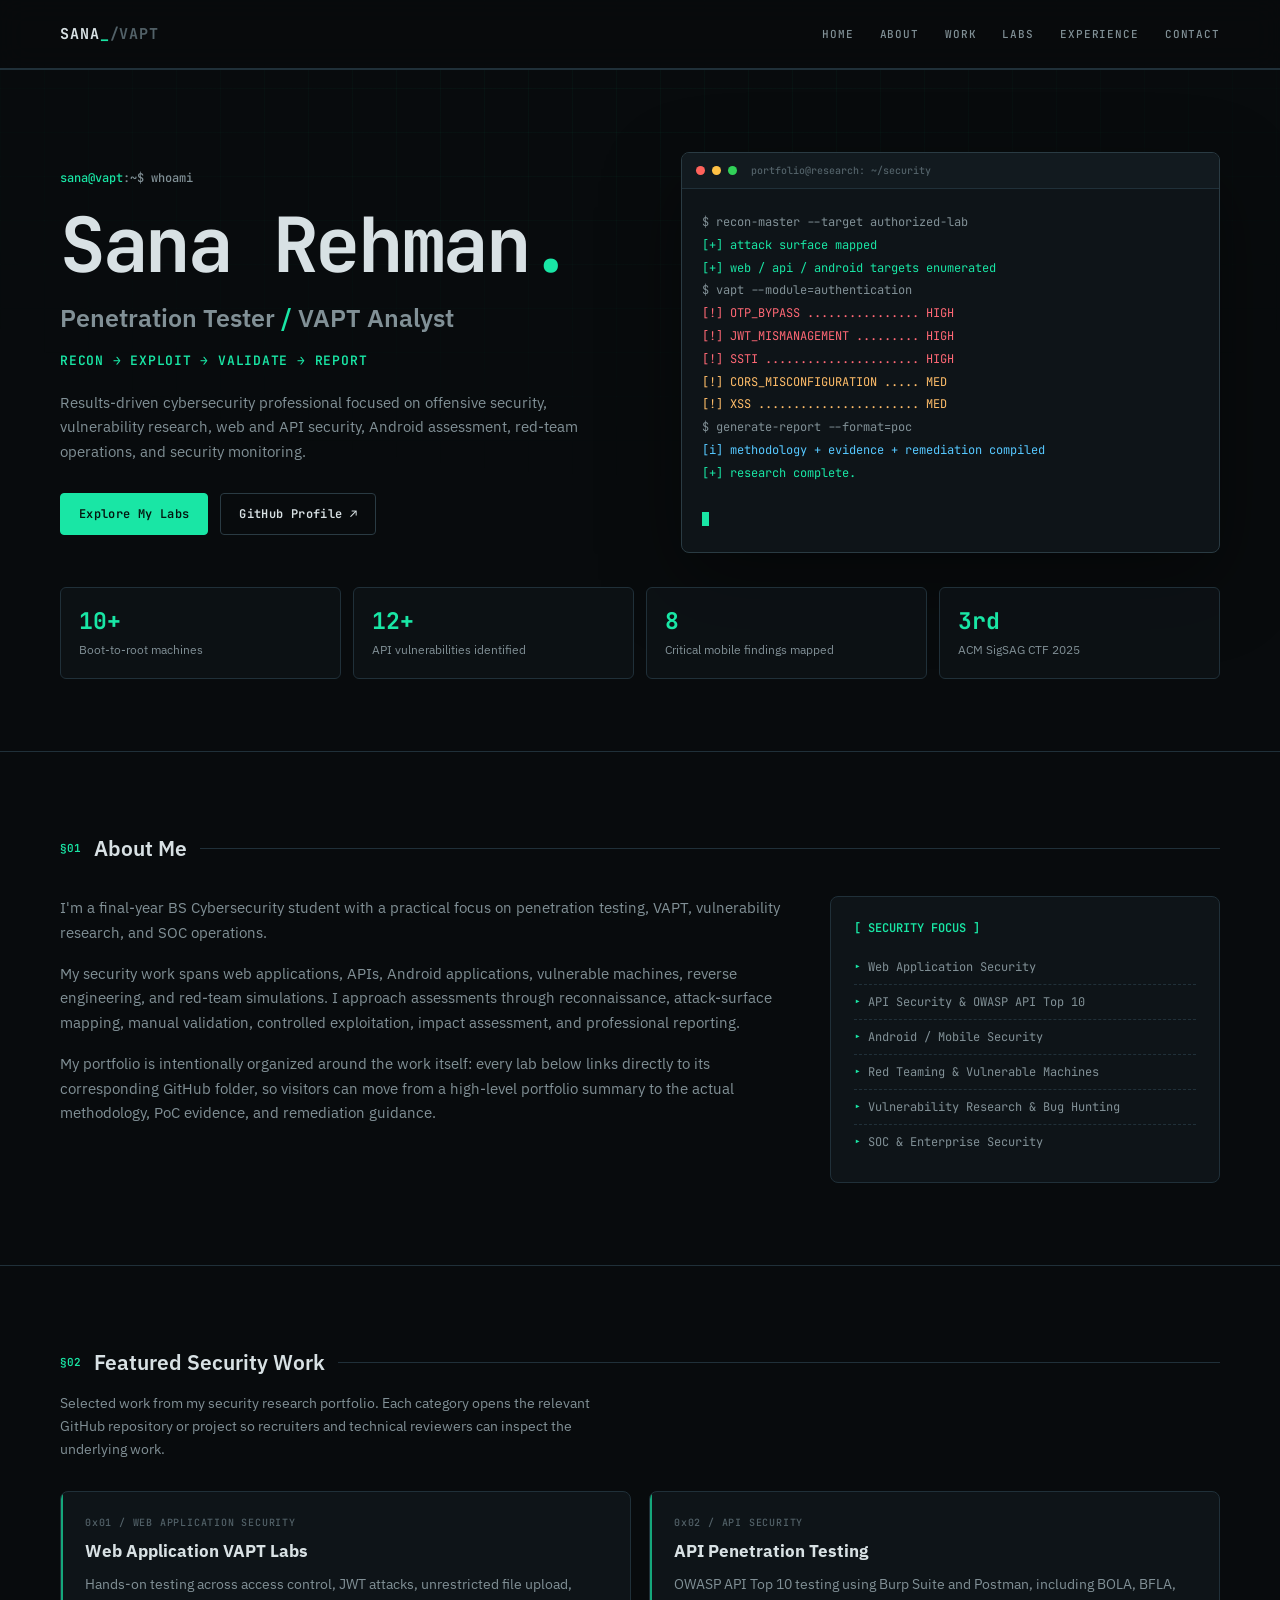
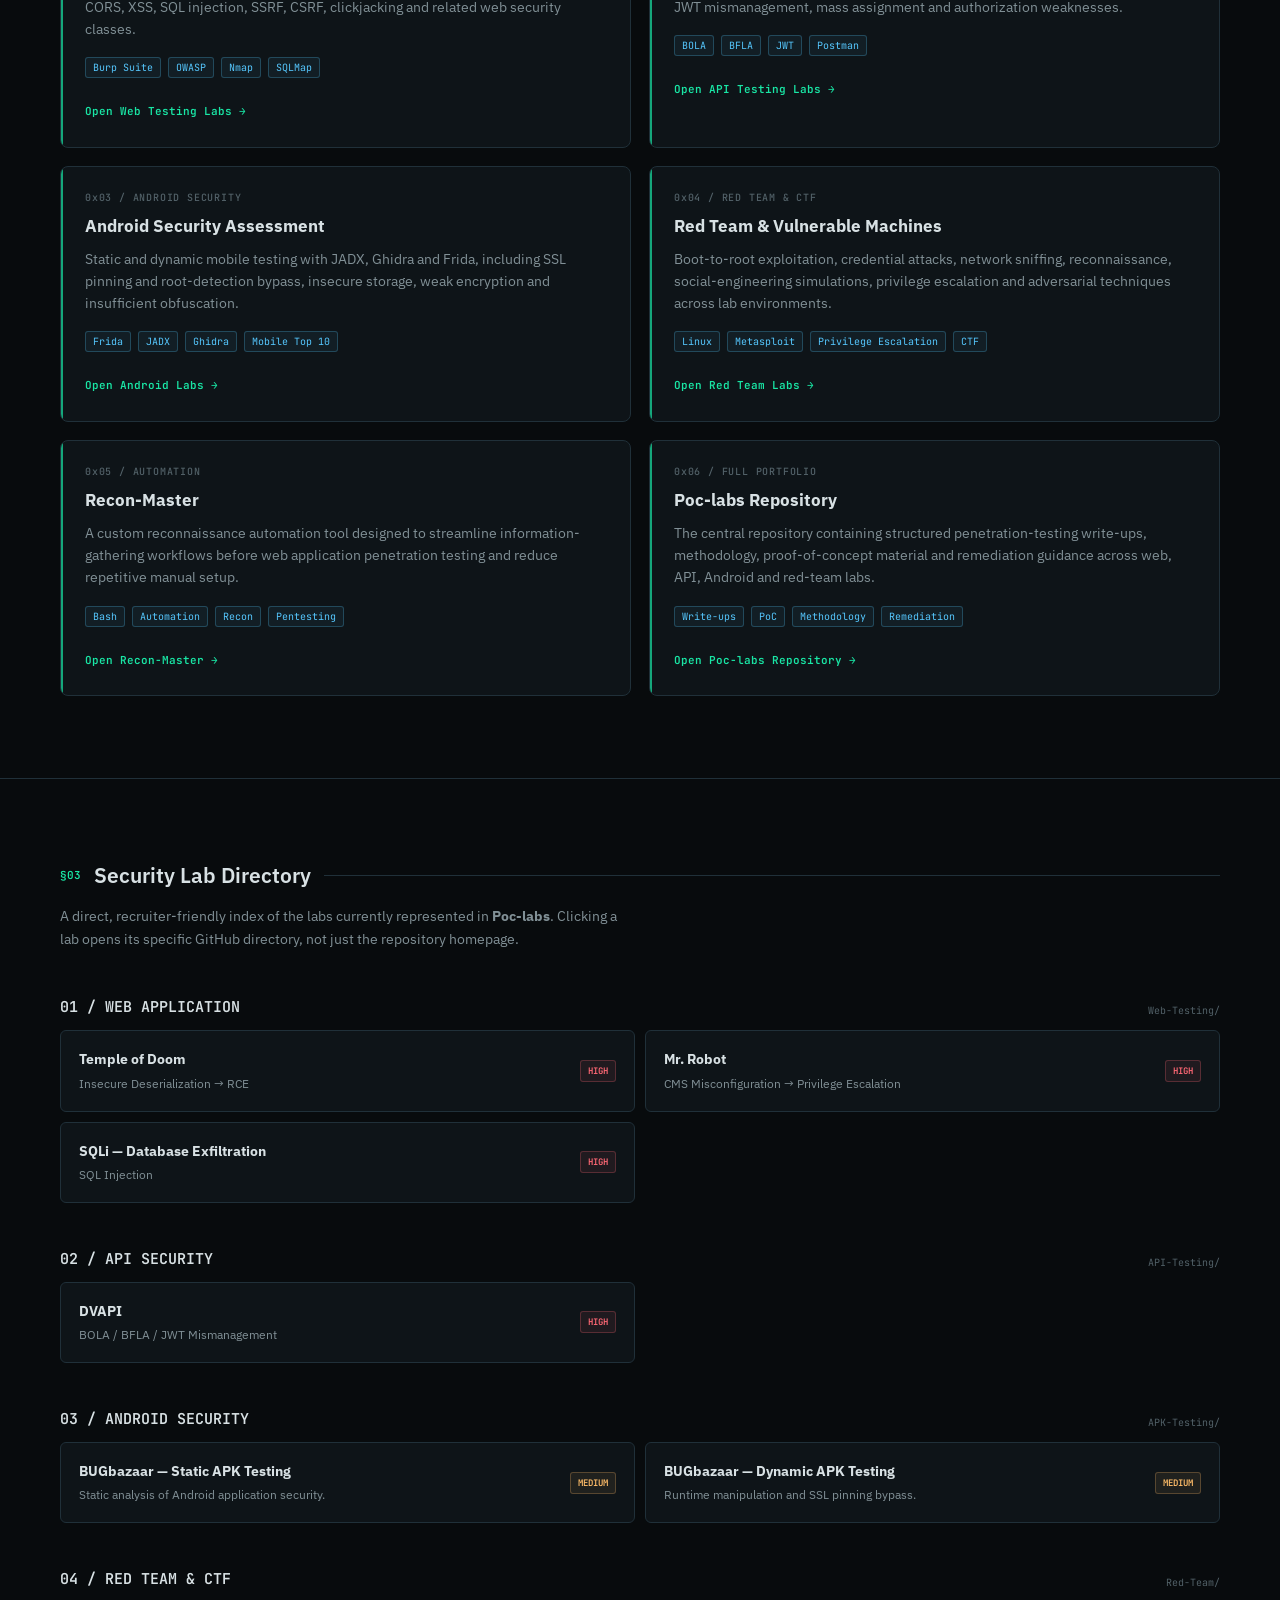
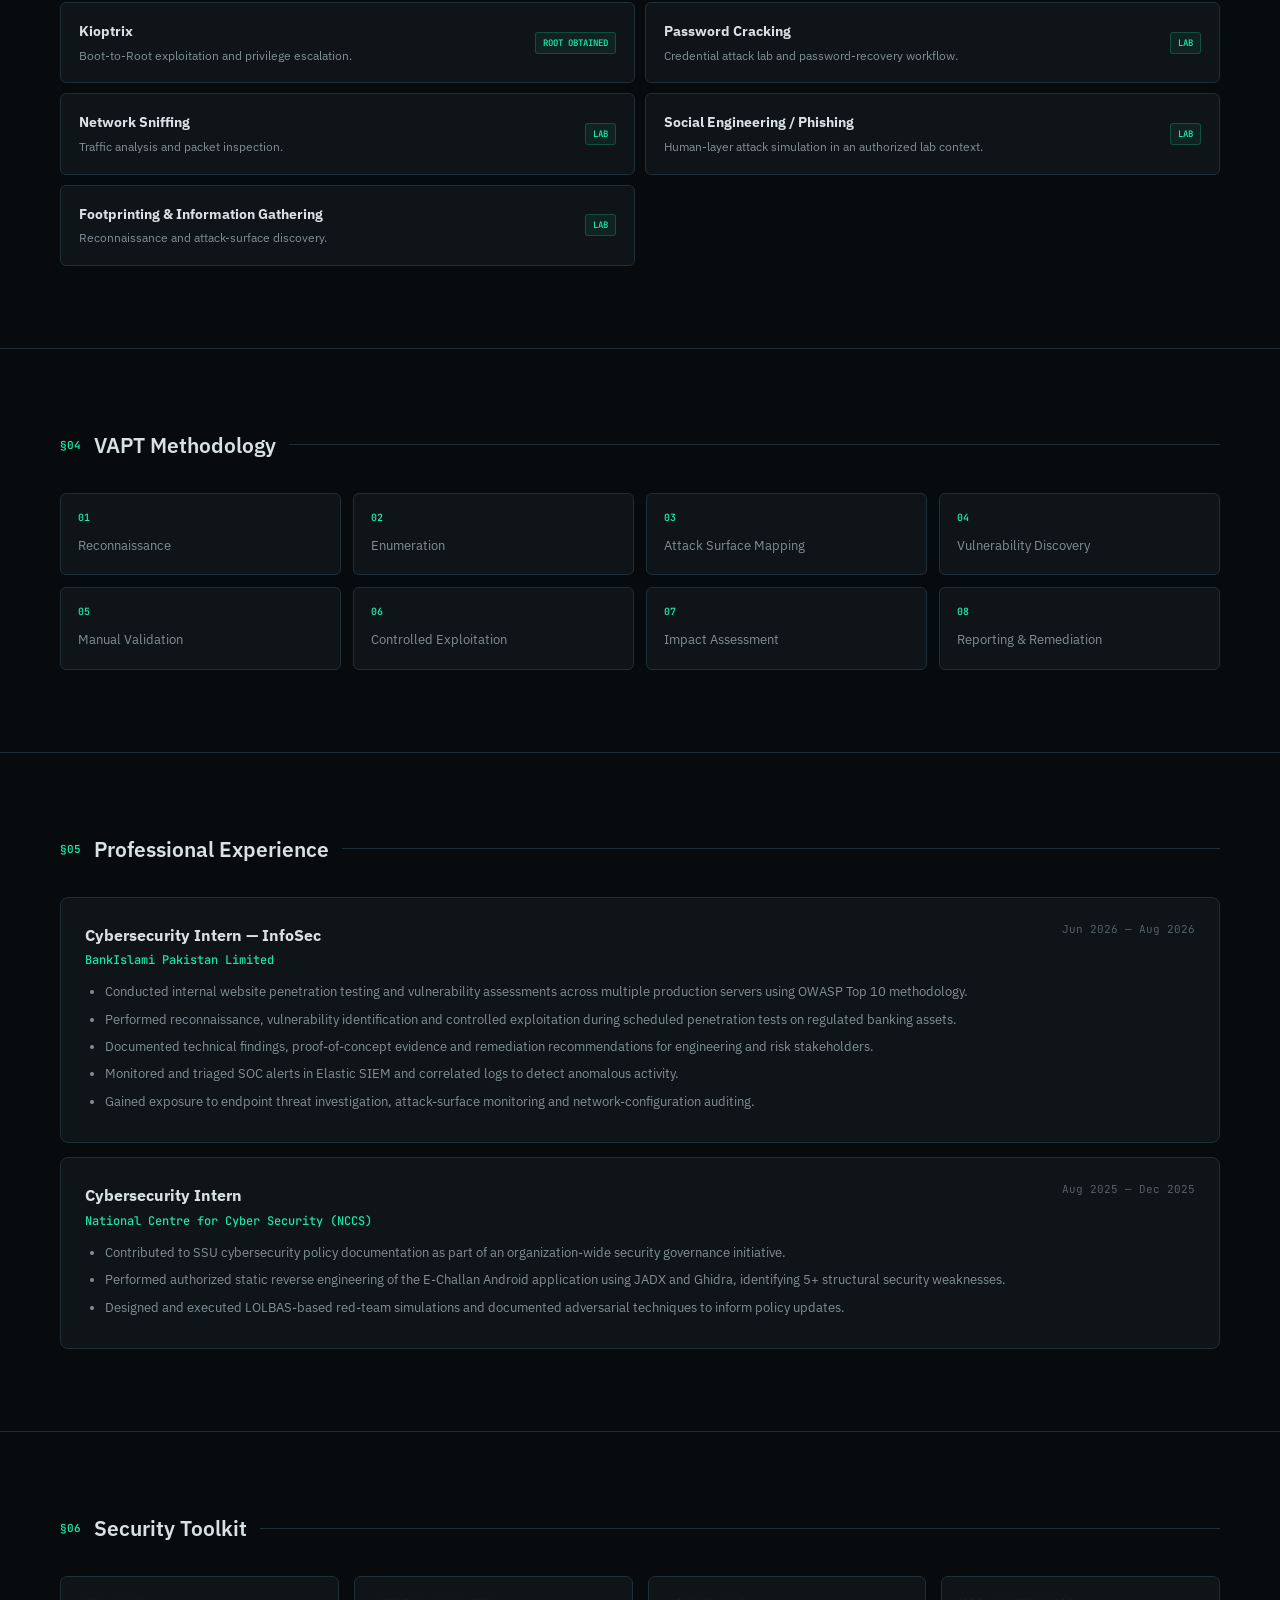
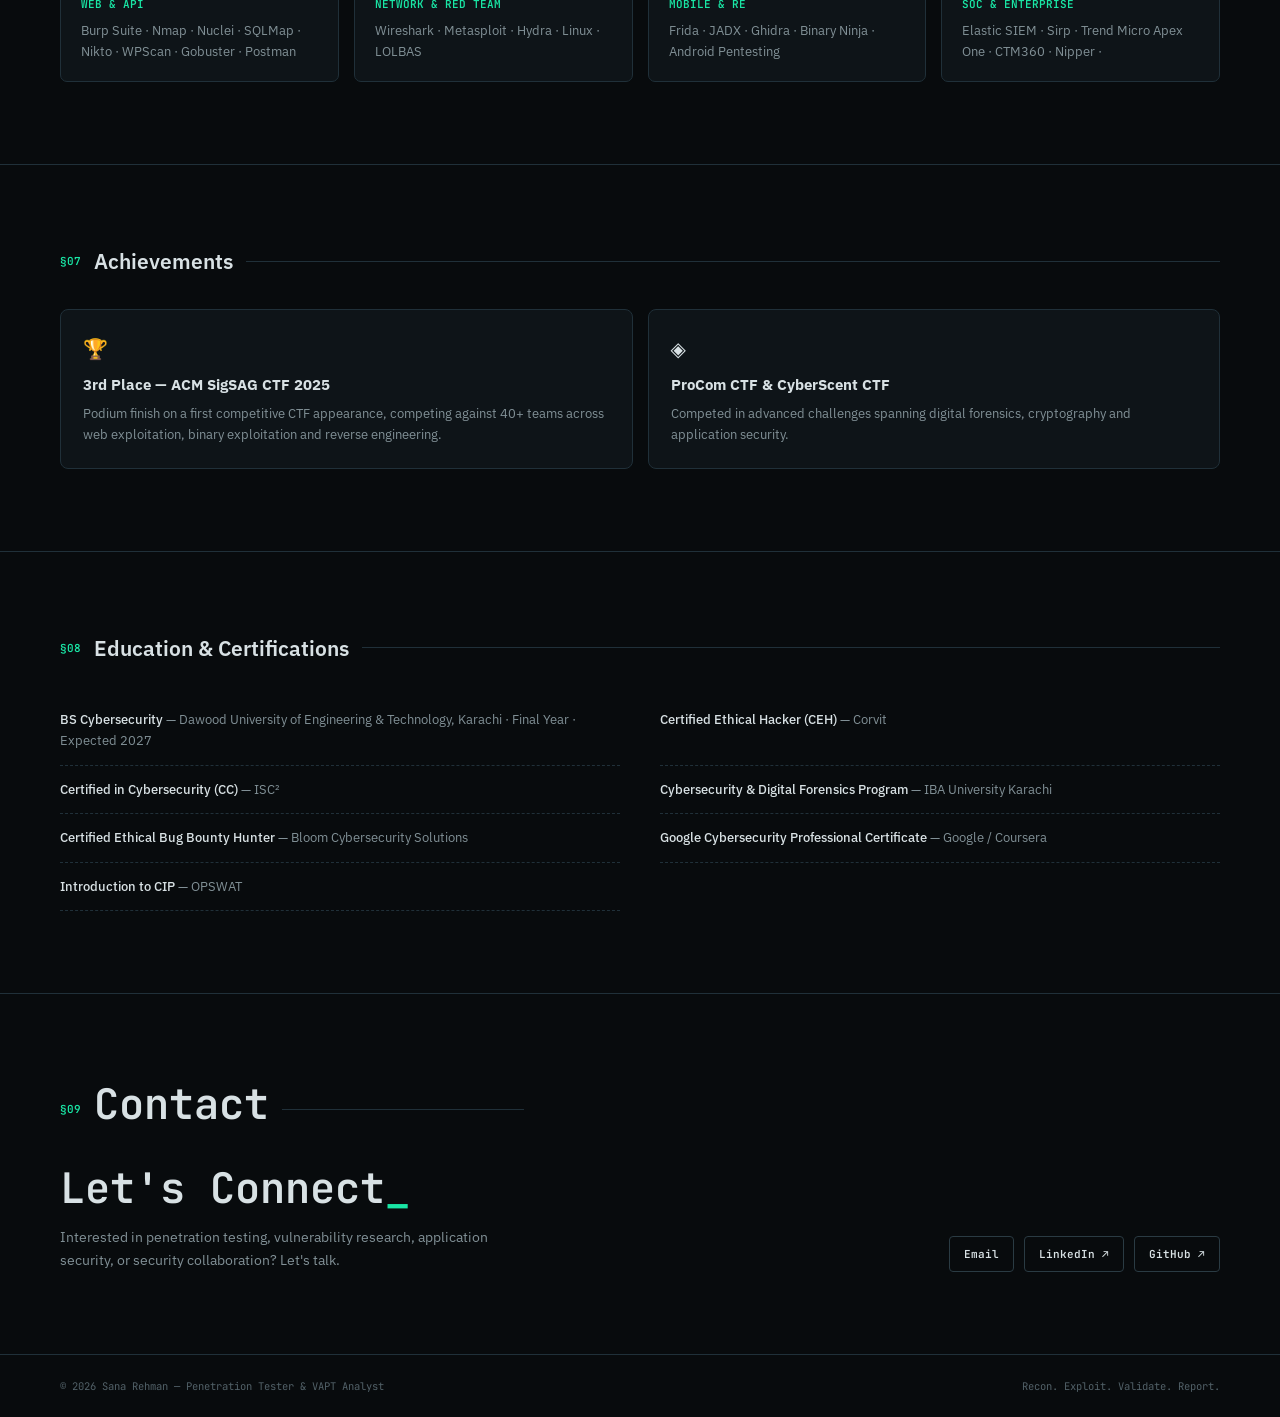
==== commit ee9545ae: "Update index.html" ====
--- a/index.html
+++ b/index.html
@@ -611,7 +611,7 @@
       <div class="tool"><h3>WEB & API</h3><p>Burp Suite · Nmap · Nuclei · SQLMap · Nikto · WPScan · Gobuster · Postman</p></div>
       <div class="tool"><h3>NETWORK & RED TEAM</h3><p>Wireshark · Metasploit · Hydra · Linux · LOLBAS</p></div>
       <div class="tool"><h3>MOBILE & RE</h3><p>Frida · JADX · Ghidra · Binary Ninja · Android Pentesting</p></div>
-      <div class="tool"><h3>SOC & ENTERPRISE</h3><p>Elastic SIEM · Trend Micro Apex One · CTM360 · Nipper · IBM Guardium</p></div>
+      <div class="tool"><h3>SOC & ENTERPRISE</h3><p>Elastic SIEM · Sirp · Trend Micro Apex One · CTM360 · Nipper · </p></div>
     </div>
   </div>
 </section>
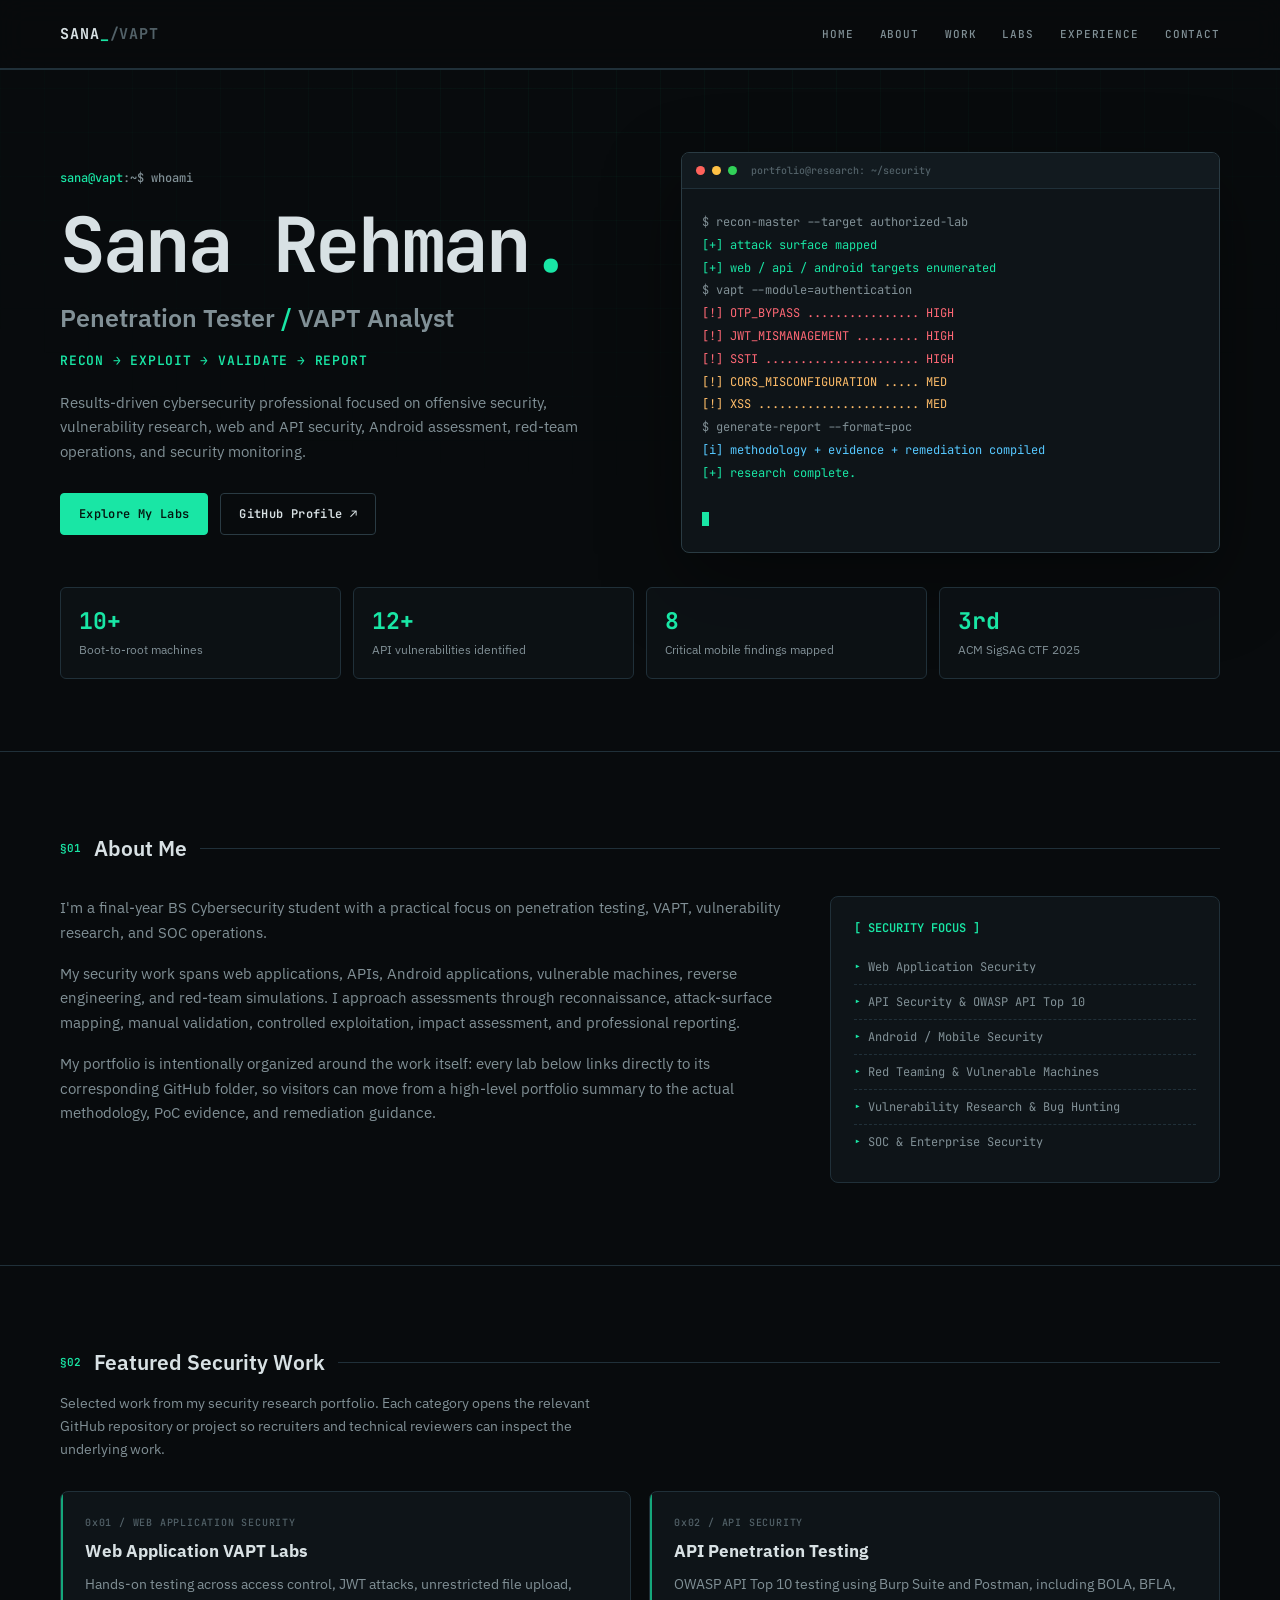
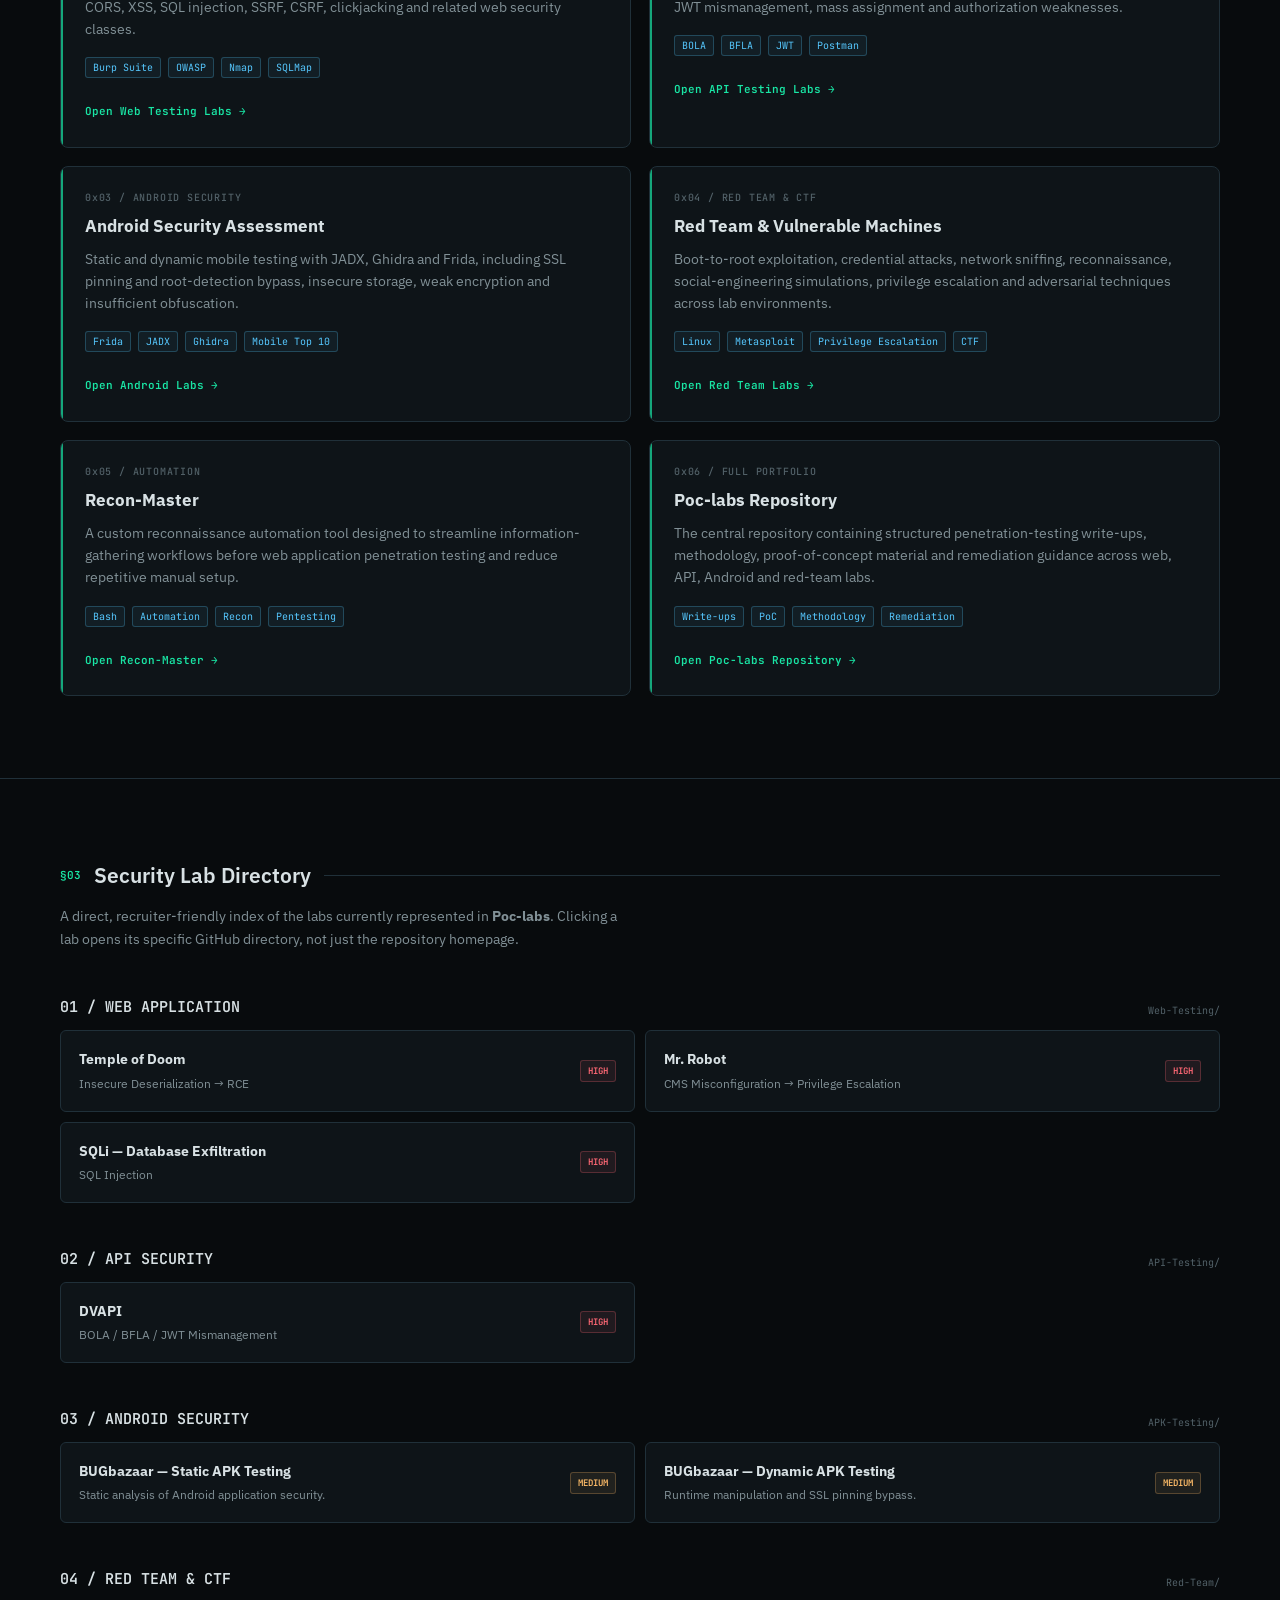
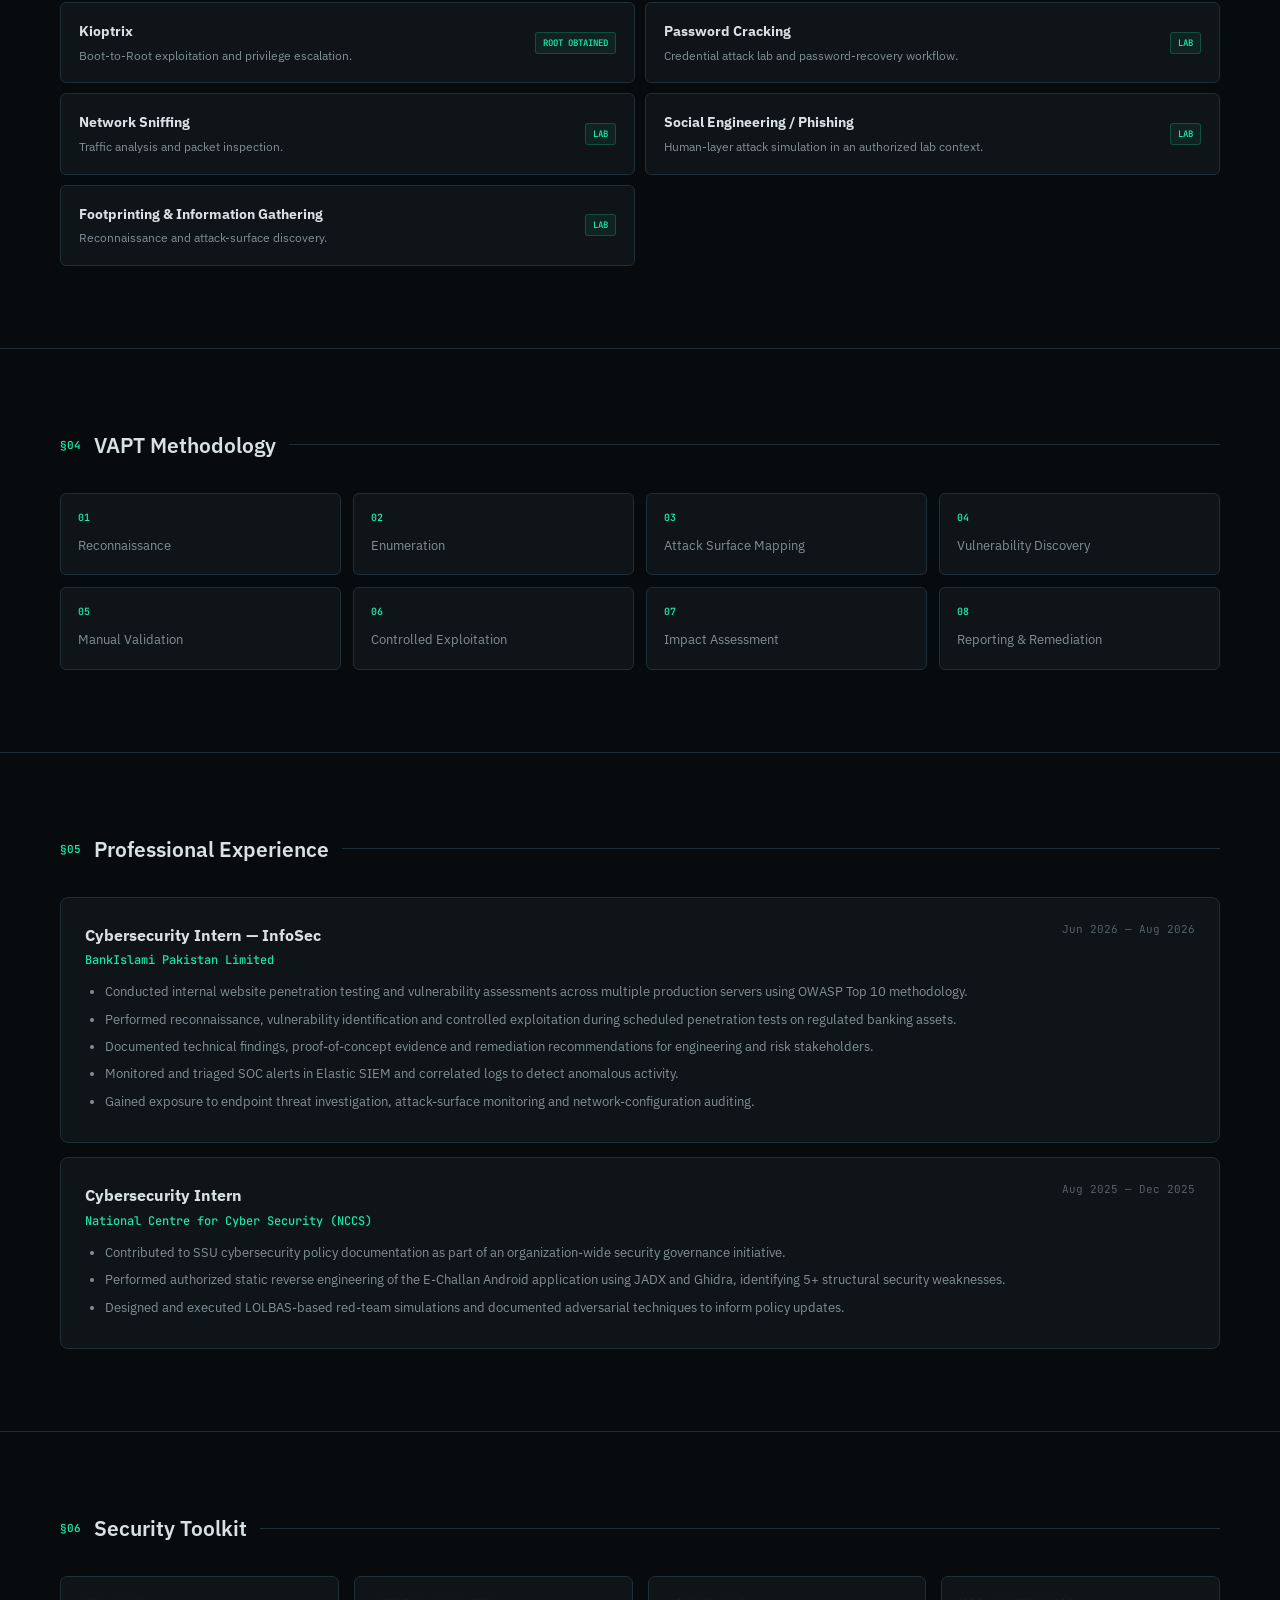
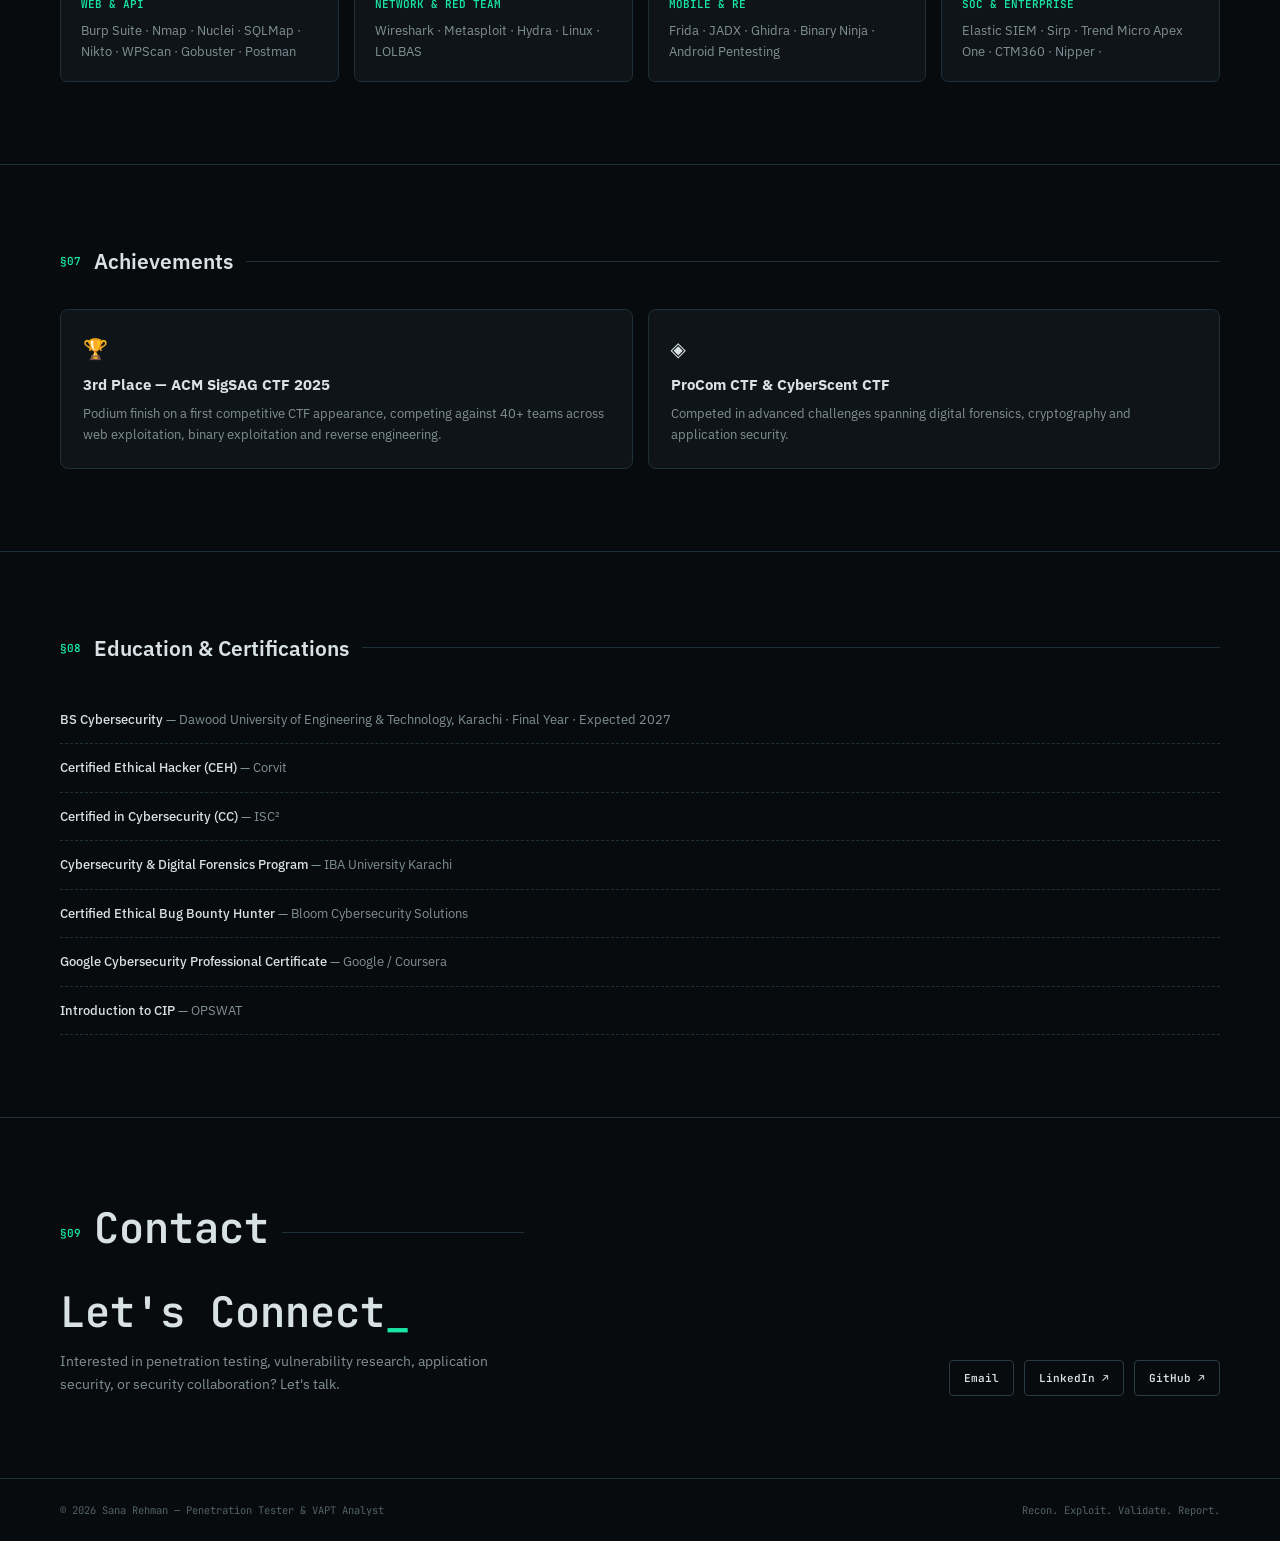
==== commit 2ccca1d8: "Update certs layout to single column grid" ====
--- a/index.html
+++ b/index.html
@@ -247,7 +247,7 @@
 .achievement h3{margin:8px 0 5px;font-size:15px}
 .achievement p{margin:0;color:var(--muted);font-size:13px}
 
-.certs{display:grid;grid-template-columns:1fr 1fr;gap:0 40px}
+.certs{display:grid;grid-template-columns:1fr;gap:0}
 .cert{
   padding:13px 0;border-bottom:1px dashed var(--border);
   color:var(--muted);font-size:13px
